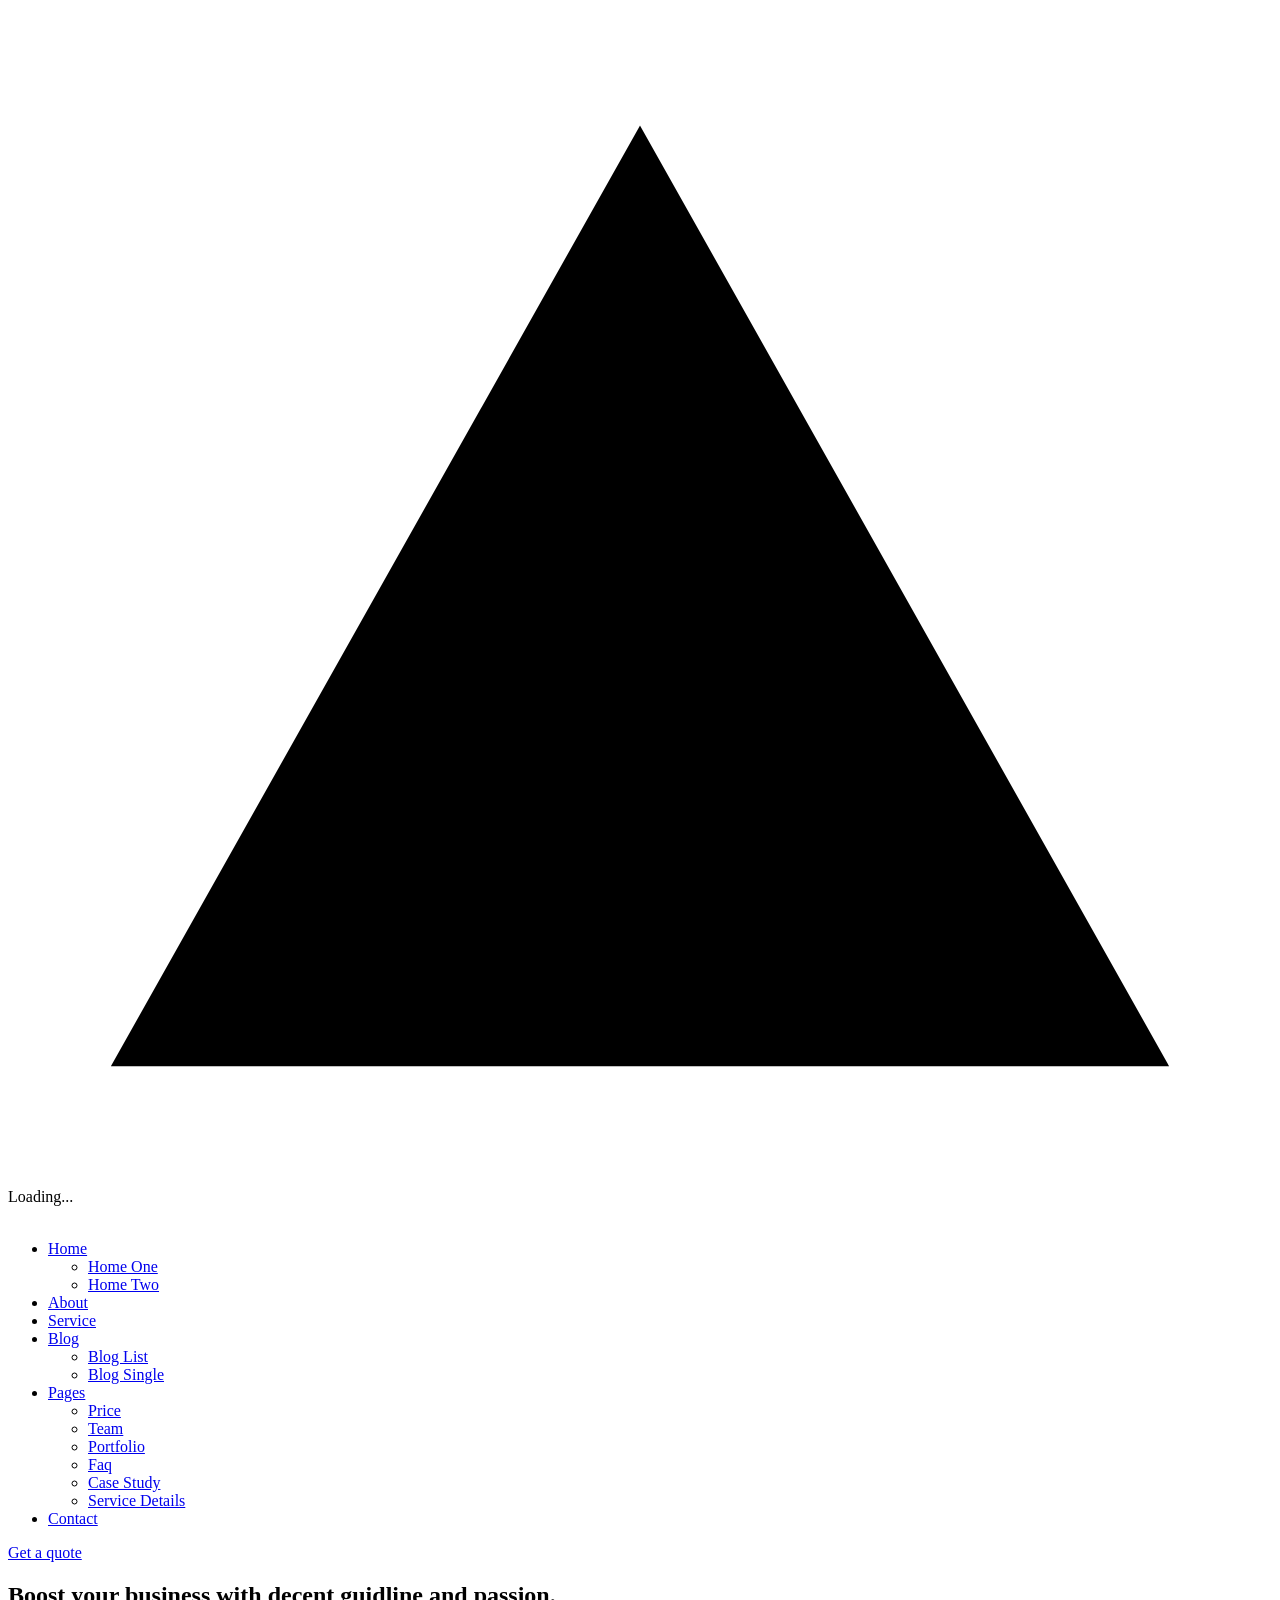
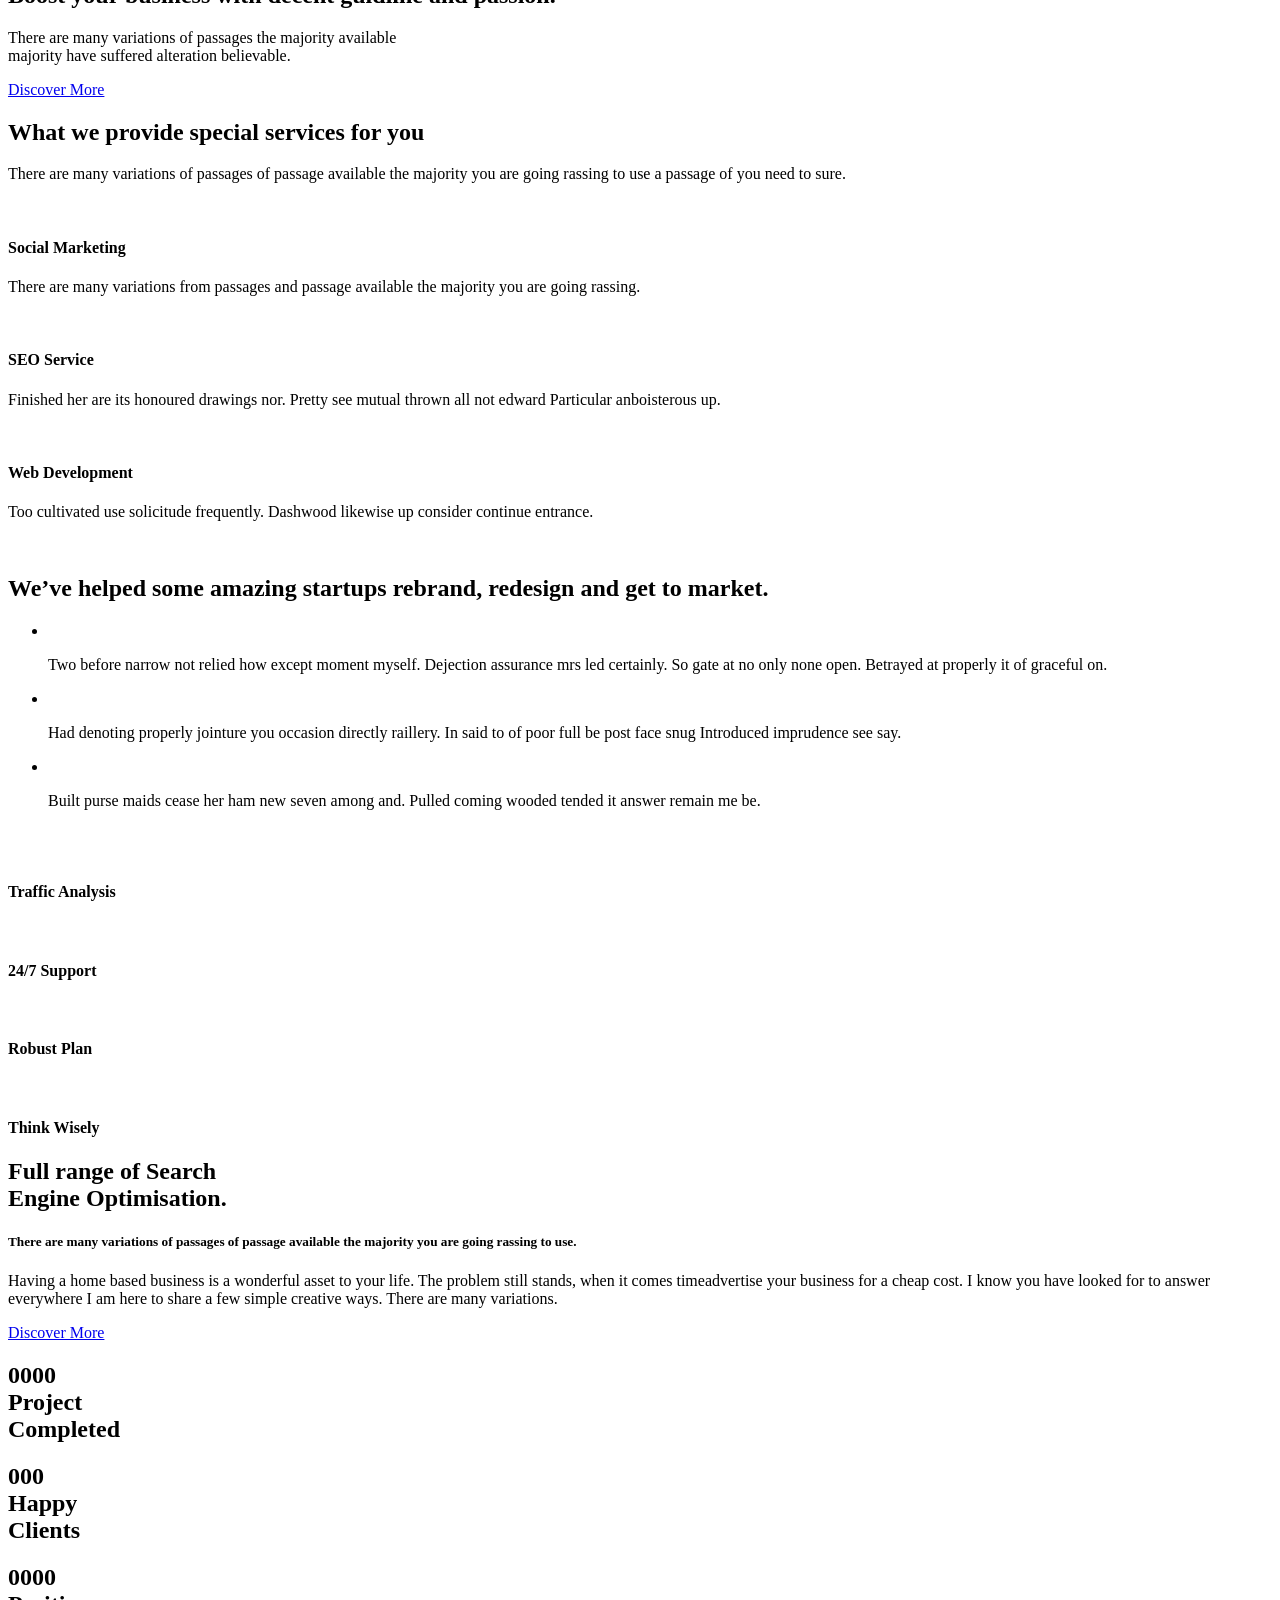
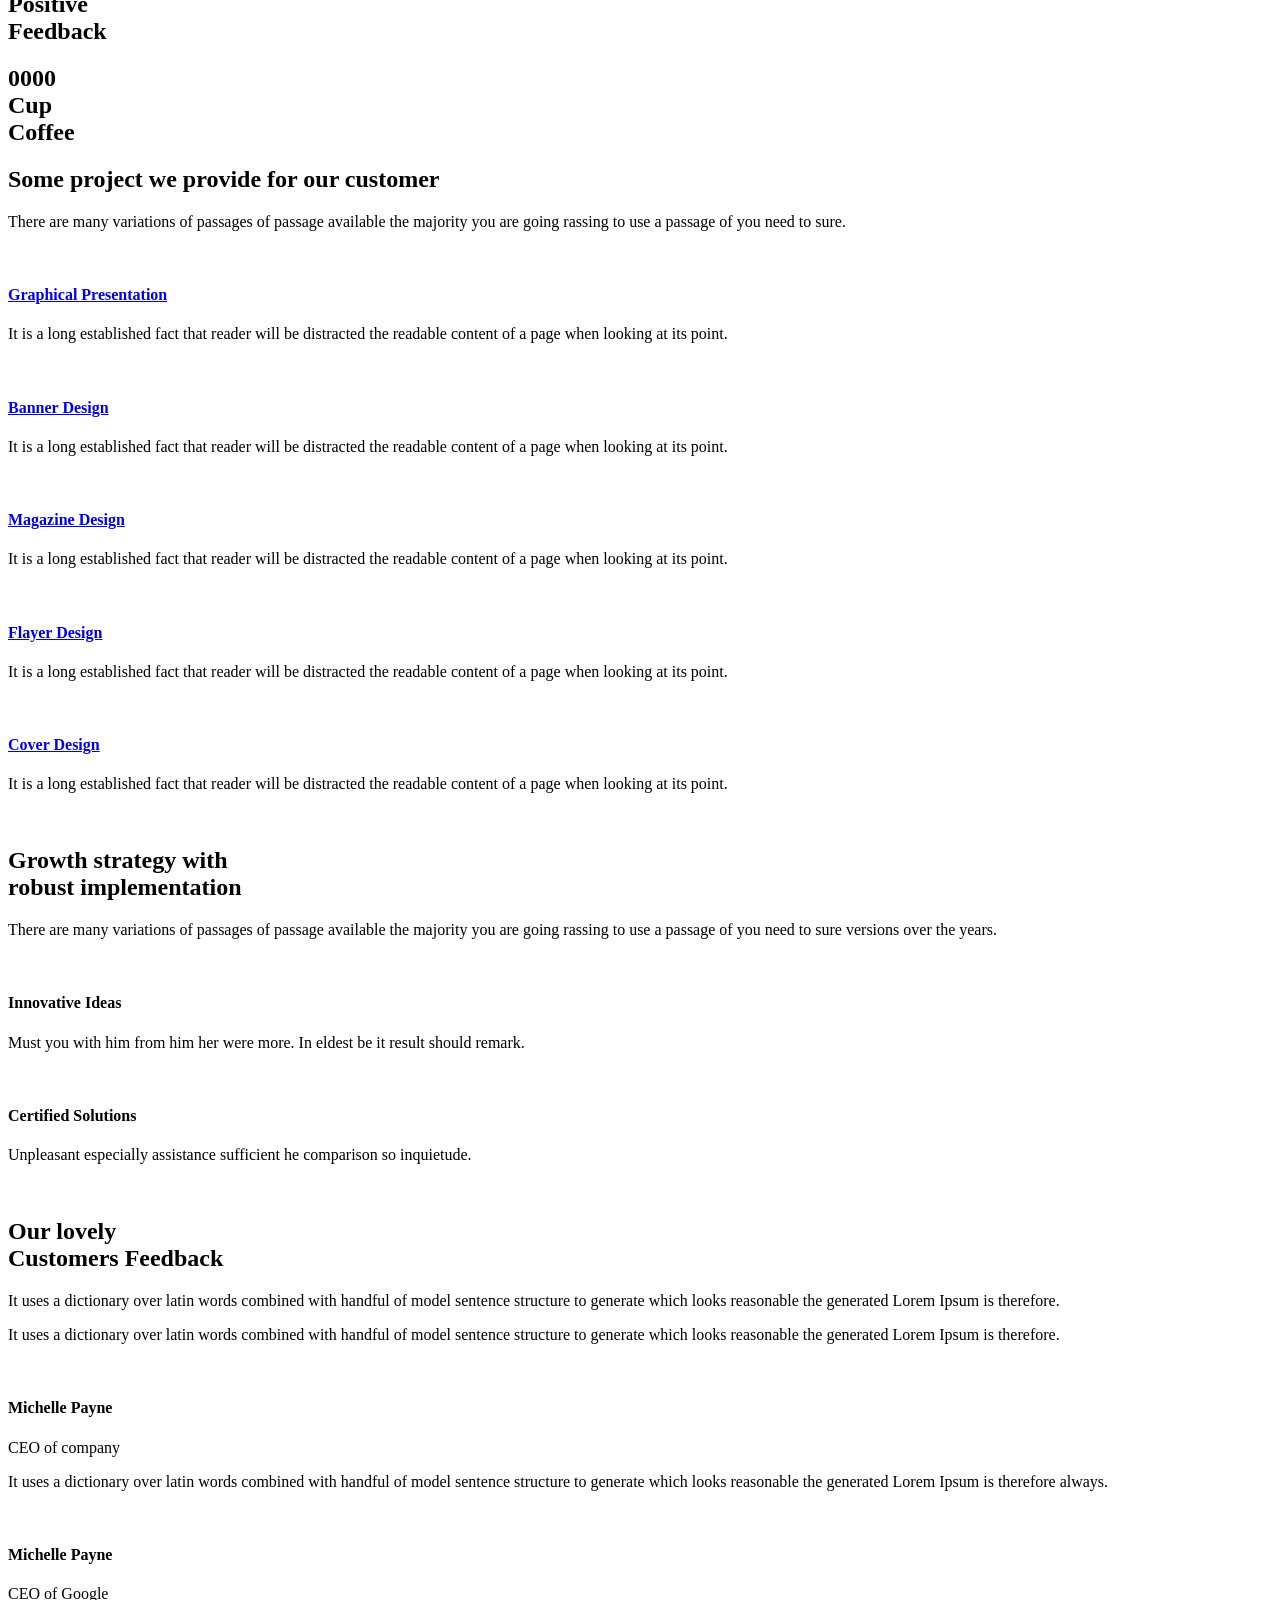
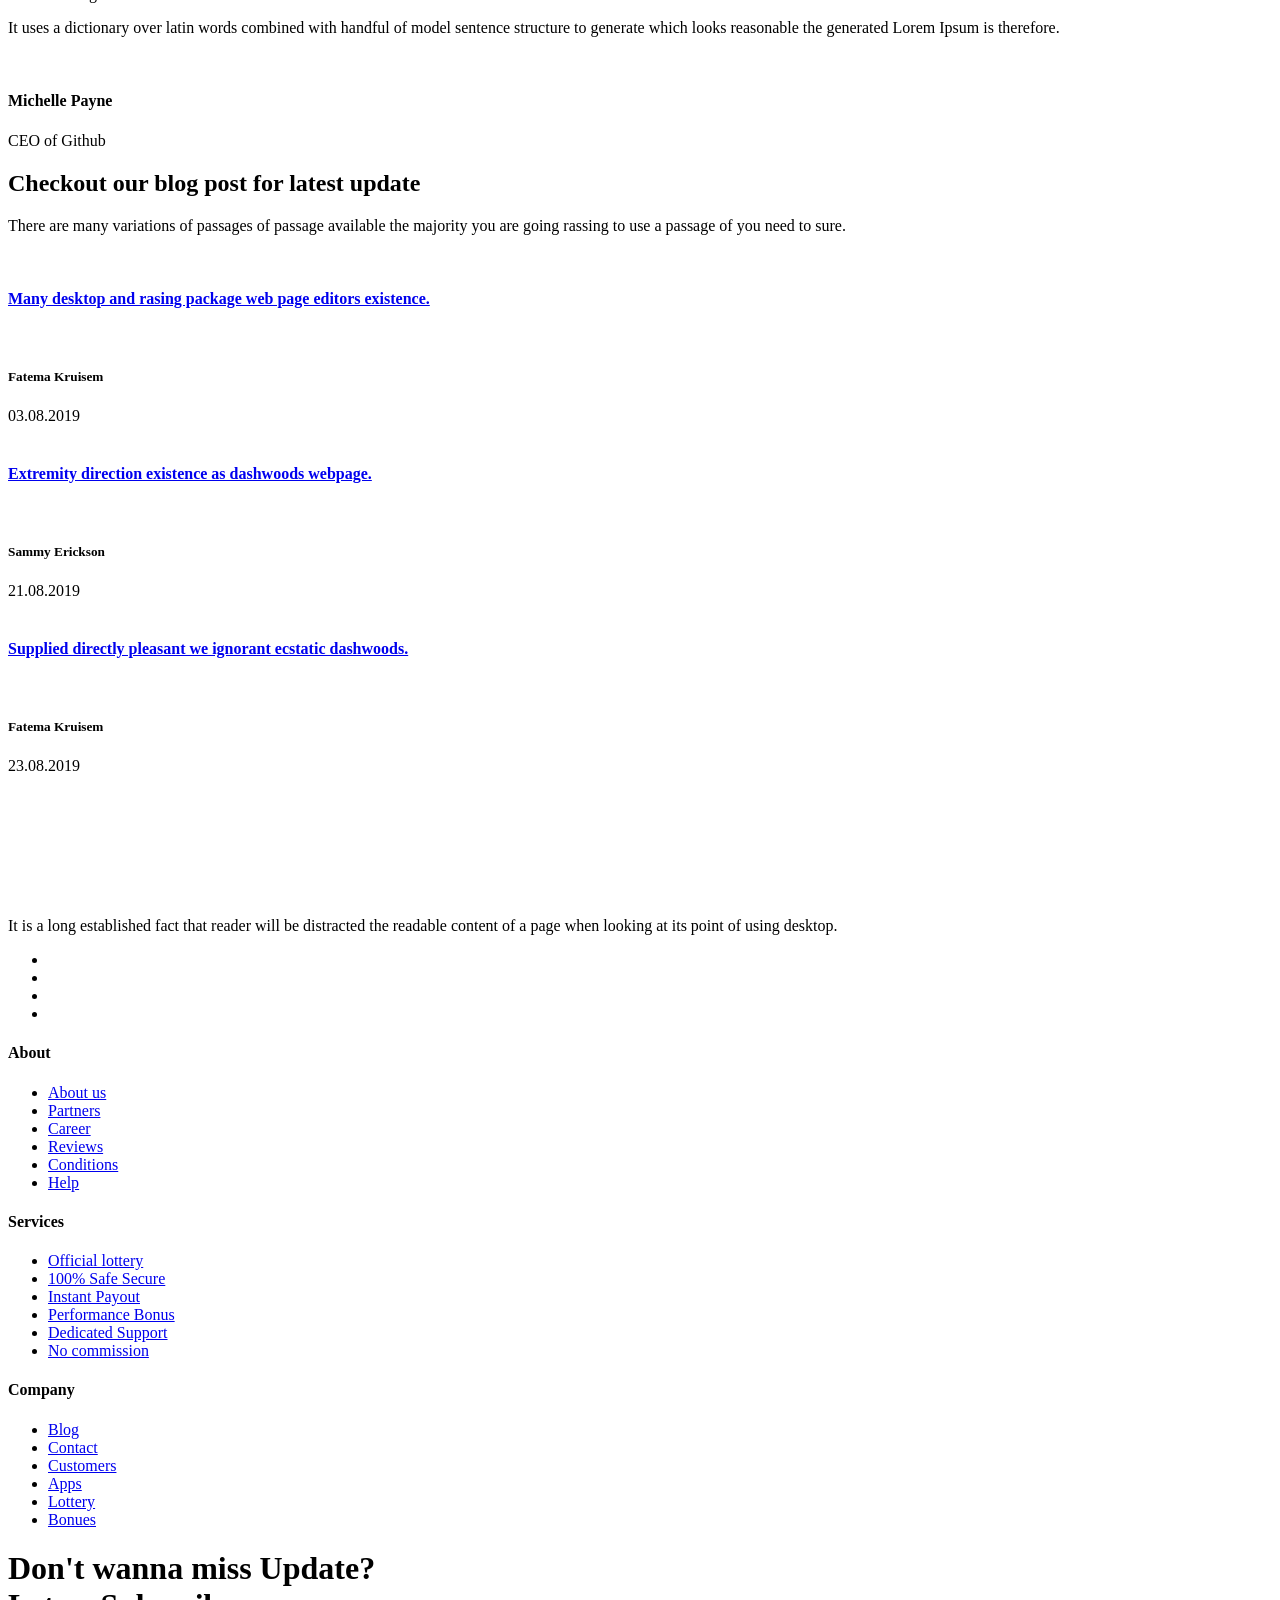
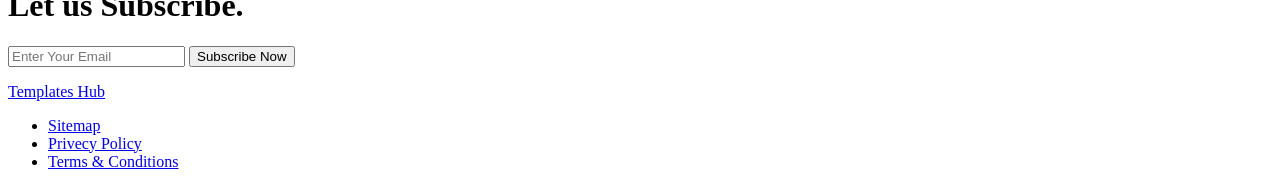
==== index.html @ 70fcf971 "Add files via upload" ====
<!DOCTYPE html>
<html lang="en">


<!-- index.html  03:18:33 GMT -->
<head>
  <meta charset="UTF-8" />
  <meta name="viewport" content="width=device-width, initial-scale=1.0" />
  <meta http-equiv="X-UA-Compatible" content="ie=edge" />
  <title>Xeolit | SEO & Digital Marketing HTML5 Template</title>
  <link rel="shortcut icon" type="image/x-icon" href="assets/img/favicon.png" />
  <!-- google Font -->
  <link href="https://fonts.googleapis.com/css?family=Source+Sans+Pro:300,400,600,700&amp;display=swap" rel="stylesheet">
  <!-- css styles -->
  <link rel="stylesheet" href="assets/css/owl.carousel.min.css" />
  <link rel="stylesheet" href="assets/css/owl.theme.default.min.css" />
  <link rel="stylesheet" href="assets/css/icofont.min.css" />
  <link rel="stylesheet" href="assets/css/animate.css" />
  <link rel="stylesheet" href="assets/css/bootstrap.min.css" />
  <link rel="stylesheet" href="assets/css/odometer-theme-default.css" />
  <link rel="stylesheet" href="assets/css/style.css" />
</head>

<body>
  <!-- Start Pre-loader -->
  <div class="pre-loader-wrap">
    <div class="pre-loader triangle">
      <svg viewBox="0 0 86 80">
        <polygon points="43 8 79 72 7 72"></polygon>
      </svg>
      <span>Loading...</span>
    </div>
  </div>
  <!-- End Pre-loader -->

  <!-- Start header section -->
  <section class="header-section home-one">
    <header class="header-area">
      <div class="dope-nav-container breakpoint-off">
        <div class="container">
          <div class="row">
            <!-- Main Menu -->
            <nav class="dope-navbar justify-content-between" id="dopeNav">

              <!-- Logo -->
              <a class="nav-brand" href="index.html"><img src="assets/img/logo.svg" alt=></a>

              <!-- Navbar Toggler -->
              <div class="dope-navbar-toggler">
                <span class="navbarToggler"><span></span><span></span><span></span></span>
              </div>

              <!-- Menu -->
              <div class="dope-menu">
                <!-- close btn -->
                <div class="dopecloseIcon">
                  <div class="cross-wrap"><span class="top"></span><span class="bottom"></span></div>
                </div>

                <!-- Nav Start -->
                <div class="dopenav">
                  <ul id="nav">
                    <li><a href="#">Home</a>
                      <ul class="sub-menu">
                        <li><a href="index.html">Home One</a></li>
                        <li><a href="index2.html">Home Two</a>
                      </ul>
                    </li>

                    <li><a href="about.html">About</a></li>
                    <li><a href="service.html">Service</a></li>
                    <li><a href="#blog">Blog</a>
                      <ul class="sub-menu">
                        <li><a href="blog.html">Blog List</a></li>
                        <li><a href="single.html">Blog Single</a>
                      </ul>
                    </li>
                    <li><a href="#">Pages</a>
                      <ul class="sub-menu">
                        <li><a href="price.html">Price</a></li>
                        <li><a href="team.html">Team</a></li>
                        <li><a href="portfolio.html">Portfolio</a></li>
                        <li><a href="faq.html">Faq</a></li>
                        <li><a href="case-study.html">Case Study</a></li>
                        <li><a href="service-details.html">Service Details</a></li>
                      </ul>
                    </li>
                    <li><a href="contact.html">Contact</a></li>
                  </ul>

                </div>
                <!-- Nav End -->
                <a href="contact.html" class="menu-btn">Get a quote</a>
              </div>
            </nav>
            <div class="overlay"></div>
          </div>
        </div>
      </div>
    </header>
    <div class="container">
      <div class="row section-gap header-content">
        <div class="col-lg-7 col-md-8 header-text-wrap">
          <h1>Boost your business
            with decent guidline
            and passion.</h1>
          <p>There are many variations of passages the majority available <br>
            majority have suffered alteration believable.</p>
          <a class="btn-style blue-btn" href="#">Discover More</a>
        </div>
      </div>
    </div>
  </section>
  <!-- End header section -->

  <!-- Start services section -->
  <section class="services-section section-gap home-one">
    <div class="container">
      <div class="row d-flex justify-content-center section-title">
        <div class="col-lg-6 col-md-8 col-12">
          <h1>What we provide
            special services for you</h1>
          <p>There are many variations of passages of passage available the majority
            you are going rassing to use a passage of you need to sure.</p>
        </div>
      </div>
      <div class="row d-flex justify-content-center">
        <div class="col-lg-4 col-md-6 col-12">
          <div data-tilt class="single-service text-center">
            <img src="assets/img/s1.png" alt=>
            <h4>Social Marketing</h4>
            <p>There are many variations from passages
              and passage available the majority you
              are going rassing.</p>
          </div>
        </div>
        <div class="col-lg-4 col-md-6 col-12">
          <div class="single-service text-center">
            <img src="assets/img/s2.png" alt=>
            <h4>SEO Service</h4>
            <p>Finished her are its honoured drawings nor. Pretty see mutual thrown all not edward Particular
              anboisterous up.</p>
          </div>
        </div>
        <div class="col-lg-4 col-md-6 col-12">
          <div class="single-service text-center">
            <img src="assets/img/s3.png" alt=>
            <h4>Web Development</h4>
            <p>Too cultivated use solicitude frequently. Dashwood likewise up consider continue entrance.
            </p>
          </div>
        </div>
      </div>
    </div>
  </section>
  <!-- End services section -->

  <!-- Start info section -->
  <section class="info-section section-gap-bottom home-one">
    <div class="container-fluid">
      <div class="row d-flex align-items-center">
        <div class="col-lg-6 col-md-12 info-left">
          <img src="assets/img/i.png" alt=>
        </div>
        <div class="col-lg-6 col-md-12 info-right">
          <h1>We’ve helped some amazing
            startups rebrand, redesign
            and get to market.</h1>
          <ul>
            <li>
              <div class="list-icon"><img src="assets/img/b1.png" alt=></div>
              <p>Two before narrow not relied how except moment myself. Dejection assurance mrs led certainly. So gate
                at no only none open. Betrayed at properly it of graceful on.</p>
            </li>
            <li>
              <div class="list-icon"><img src="assets/img/b2.png" alt=></div>
              <p>Had denoting properly jointure you occasion directly raillery. In said to of poor full be post face
                snug Introduced imprudence see say.</p>
            </li>
            <li>
              <div class="list-icon"><img src="assets/img/b3.png" alt=></div>
              <p>
                Built purse maids cease her ham new seven among and. Pulled coming wooded tended it answer remain me be.
              </p>
            </li>
          </ul>
        </div>
      </div>
    </div>
  </section>
  <!-- End info section -->

  <!-- Start why-choose section -->
  <section class="why-choose-section section-gap">
    <div class="container">
      <div class="row d-flex align-items-center justify-content-between">
        <img class="pattern-right" src="assets/img/why-pattern.png" alt=>
        <div class="col-lg-6 col-md-12">
          <div class="row">
            <div class="col-md-6 col-6">
              <div class="single-why text-center mb-30">
                <img src="assets/img/w1.png" alt=>
                <h4>Traffic Analysis</h4>
              </div>
              <div class="single-why text-center">
                <img src="assets/img/w2.png" alt=>
                <h4>24/7 Support</h4>
              </div>
            </div>
            <div class="col-md-6 col-6">
              <div class="single-why text-center mb-30 mt-50">
                <img src="assets/img/w3.png" alt=>
                <h4>Robust Plan</h4>
              </div>

              <div class="single-why text-center">
                <img src="assets/img/w4.png" alt=>
                <h4>Think Wisely</h4>
              </div>
            </div>
          </div>
        </div>
        <div class="col-lg-6 col-md-12">
          <div class="why-left-wrap">
            <h1>Full range of
              Search <br> Engine
              Optimisation.</h1>
            <h5>There are many variations of passages of passage available the majority you are going rassing to use.
            </h5>
            <p>
              Having a home based business is a wonderful asset to your life. The problem still stands, when it comes
              timeadvertise your business for a cheap cost. I know you have looked for to answer everywhere I am here to
              share a few simple creative ways. There are many variations.
            </p>
            <a class="btn-style blue-btn" href="#">Discover More</a>
          </div>
        </div>
      </div>
    </div>
  </section>
  <!-- End why-choose section -->

  <!-- Start stat section -->
  <section class="stat-section section-gap" id="stat_section">
    <div class="container">
      <div class="row">
        <div class="col-lg-3 col-md-6 col-12">
          <div class="single-stat">
            <h1>
              <div class="odometer odometer_number_one">0000</div>
              <div class="sub-text">Project <br> Completed</div>
            </h1>
          </div>
        </div>
        <div class="col-lg-3 col-md-6 col-12">
          <div class="single-stat">
            <h1>
              <div class="odometer odometer_number_two">000</div>
              <div class="sub-text">Happy <br> Clients</div>
            </h1>
          </div>
        </div>
        <div class="col-lg-3 col-md-6 col-12">
          <div class="single-stat">
            <h1>
              <div class="odometer odometer_number_three">0000</div>
              <div class="sub-text">Positive <br> Feedback</div>
            </h1>
          </div>
        </div>
        <div class="col-lg-3 col-md-6 col-12">
          <div class="single-stat">
            <h1>
              <div class="odometer odometer_number_four">0000</div>
              <div class="sub-text">Cup <br> Coffee</div>
            </h1>
          </div>
        </div>
      </div>
    </div>
  </section>
  <!-- End stat section -->

  <!-- Start portfolio section -->
  <section class="portfolio-section section-gap-top">
    <div class="container">
      <div class="row d-flex justify-content-center section-title">
        <div class="col-lg-6 col-md-8 col-12">
          <h1>Some project we provide
            for our customer</h1>
          <p>There are many variations of passages of passage available the majority
            you are going rassing to use a passage of you need to sure.</p>
        </div>
      </div>
    </div>
    <div class="portfolio-carusel-wrap  owl-carousel owl-theme">
      <div class="single-portfolio">
        <div class="thumb">
          <img src="assets/img/p1.jpg" alt=>
        </div>
        <div class="details">
          <a class="btn-style" href="service-details.html"><i class="icofont-arrow-right"></i></a>
          <a href="service-details.html">
            <h4>Graphical Presentation</h4>
          </a>
          <p>It is a long established fact that reader will be distracted the readable content of a page when looking at
            its point.</p>
        </div>
      </div>
      <div class="single-portfolio">
        <div class="thumb">
          <img src="assets/img/p2.jpg" alt=>
        </div>
        <div class="details">
          <a class="btn-style" href="service-details.html"><i class="icofont-arrow-right"></i></a>
          <a href="service-details.html">
            <h4>Banner Design</h4>
          </a>
          <p>It is a long established fact that reader will be distracted the readable content of a page when looking at
            its point.</p>
        </div>
      </div>
      <div class="single-portfolio">
        <div class="thumb">
          <img src="assets/img/p3.jpg" alt=>
        </div>
        <div class="details">
          <a class="btn-style" href="service-details.html"><i class="icofont-arrow-right"></i></a>
          <a href="service-details.html">
            <h4>Magazine Design</h4>
          </a>
          <p>It is a long established fact that reader will be distracted the readable content of a page when looking at
            its point.</p>
        </div>
      </div>
      <div class="single-portfolio">
        <div class="thumb">
          <img src="assets/img/p4.jpg" alt=>
        </div>
        <div class="details">
          <a class="btn-style" href="service-details.html"><i class="icofont-arrow-right"></i></a>
          <a href="service-details.html">
            <h4>Flayer Design</h4>
          </a>
          <p>It is a long established fact that reader will be distracted the readable content of a page when looking at
            its point.</p>
        </div>
      </div>
      <div class="single-portfolio">
        <div class="thumb">
          <img src="assets/img/p5.jpg" alt=>
        </div>
        <div class="details">
          <a class="btn-style" href="service-details.html"><i class="icofont-arrow-right"></i></a>
          <a href="service-details.html">
            <h4>Cover Design</h4>
          </a>
          <p>It is a long established fact that reader will be distracted the readable content of a page when looking at
            its point.</p>
        </div>
      </div>
    </div>
  </section>
  <!-- End portfolio section -->

  <!-- Start info-two section -->
  <section class="info-two-section section-gap home-one">
    <div class="container-fluid">
      <div class="row d-flex align-items-center position-relative">
        <img class="pattern" src="assets/img/info2-pattern.png" alt=>
        <div class="col-lg-6 col-md-10 col-12 info-left">
          <div class="info-left-wrap">
            <h1>Growth strategy with <br>
              robust implementation</h1>
            <p class="sub-text">
              There are many variations of passages of passage available the
              majority you are going rassing to use a passage of you need to
              sure versions over the years.
            </p>
            <div class="row bottom-txt-wrap">
              <div class="col-md-6 col-12 single-bottom-wrap">
                <img src="assets/img/i5.png" alt=>
                <h4>Innovative Ideas</h4>
                <p>Must you with him from him her were more. In eldest be it result should remark.</p>
              </div>
              <div class="col-md-6 col-12 single-bottom-wrap">
                <img src="assets/img/i6.png" alt=>
                <h4>Certified Solutions</h4>
                <p>Unpleasant especially assistance sufficient he comparison so inquietude.</p>
              </div>
            </div>
          </div>
        </div>
        <div class="col-lg-6 col-md-12 info-right">
          <img src="assets/img/i2.png" alt=>
        </div>
      </div>
    </div>
  </section>
  <!-- End info-two section -->
  <!-- Start testimonial section -->
  <section class="testimonial-section section-gap">
    <div class="container">
      <div class="row d-flex justify-content-center align-items-center">
        <div class="col-lg-5 col-md-12 testimonial-left">
          <h1>Our lovely <br> Customers
            Feedback</h1>
          <p>
            It uses a dictionary over latin words combined with handful
            of model sentence structure to generate which looks reasonable the
            generated Lorem Ipsum is therefore.
          </p>
          <div id="leftNav" class="owl-nav"></div>
        </div>
        <div class="col-lg-7 col-md-12 testimonial-right">
          <div class="testimonial-carousel owl-carousel owl-theme">
            <div class="single-testimonial">
              <p>
                It uses a dictionary over latin words combined with handful
                of model sentence structure to generate which looks reasonable the
                generated Lorem Ipsum is therefore.
              </p>
              <div class="d-flex align-items-center">
                <div class="thumb">
                  <img src="assets/img/t1.png" alt=>
                </div>
                <div class="details">
                  <h4>Michelle Payne</h4>
                  <span>CEO of company</span>
                </div>
              </div>
            </div>
            <div class="single-testimonial">

              <p>
                It uses a dictionary over latin words combined with handful
                of model sentence structure to generate which looks reasonable the
                generated Lorem Ipsum is therefore always.
              </p>
              <div class="d-flex align-items-center">
                <div class="thumb">
                  <img src="assets/img/t1.png" alt=>
                </div>
                <div class="details">
                  <h4>Michelle Payne</h4>
                  <span>CEO of Google</span>
                </div>
              </div>
            </div>
            <div class="single-testimonial">
              <p>
                It uses a dictionary over latin words combined with handful
                of model sentence structure to generate which looks reasonable the
                generated Lorem Ipsum is therefore.
              </p>
              <div class="d-flex align-items-center">
                <div class="thumb">
                  <img src="assets/img/t1.png" alt=>
                </div>
                <div class="details">
                  <h4>Michelle Payne</h4>
                  <span>CEO of Github</span>
                </div>
              </div>
            </div>
          </div>
        </div>
      </div>
    </div>
  </section>
  <!-- End testimonial section -->

  <!-- Start blog section -->
  <section class="blog-section section-gap-top">
    <div class="container">
      <div class="row d-flex justify-content-center section-title">
        <div class="col-lg-6 col-md-8 col-12">
          <h1>Checkout our blog
            post for latest update</h1>
          <p>There are many variations of passages of passage available the majority
            you are going rassing to use a passage of you need to sure.</p>
        </div>
      </div>
      <div class="row d-flex justify-content-center">
        <div class="col-lg-4 col-md-6 col-12">
          <div class="single-blog">
            <div class="feature-thumb">
              <img src="assets/img/b1.jpg" alt=>
            </div>
            <div class="details">
              <a href="single.html">
                <h4>Many desktop and rasing package
                  web page editors existence.</h4>
              </a>
              <div class="meta d-flex align-items-center justify-content-between">
                <div class="author-details d-flex align-items-center">
                  <div class="author-thumb">
                    <img src="assets/img/author1.png" alt=>
                  </div>
                  <div class="meta-text">
                    <h5>Fatema Kruisem</h5>
                    <span>03.08.2019</span>
                  </div>
                </div>
                <a href="#" class="btn-wrap"><i class="icofont-arrow-right"></i></a>
              </div>
            </div>
          </div>
        </div>
        <div class="col-lg-4 col-md-6 col-12">
          <div class="single-blog">
            <div class="feature-thumb">
              <img src="assets/img/b2.jpg" alt=>
            </div>
            <div class="details">
              <a href="single.html">
                <h4>Extremity direction existence as dashwoods webpage.</h4>
              </a>
              <div class="meta d-flex align-items-center justify-content-between">
                <div class="author-details d-flex align-items-center">
                  <div class="author-thumb">
                    <img src="assets/img/author2.png" alt=>
                  </div>
                  <div class="meta-text">
                    <h5>Sammy Erickson</h5>
                    <span>21.08.2019</span>
                  </div>
                </div>
                <a href="#" class="btn-wrap"><i class="icofont-arrow-right"></i></a>
              </div>
            </div>
          </div>
        </div>
        <div class="col-lg-4 col-md-6 col-12">
          <div class="single-blog">
            <div class="feature-thumb">
              <img src="assets/img/b3.jpg" alt=>
            </div>
            <div class="details">
              <a href="single.html">
                <h4>Supplied directly pleasant we ignorant ecstatic dashwoods.</h4>
              </a>
              <div class="meta d-flex align-items-center justify-content-between">
                <div class="author-details d-flex align-items-center">
                  <div class="author-thumb">
                    <img src="assets/img/author1.png" alt=>
                  </div>
                  <div class="meta-text">
                    <h5>Fatema Kruisem</h5>
                    <span>23.08.2019</span>
                  </div>
                </div>
                <a href="#" class="btn-wrap"><i class="icofont-arrow-right"></i></a>
              </div>
            </div>
          </div>
        </div>
      </div>
    </div>
  </section>
  <!-- End blog section -->

  <!-- Start logo section -->
  <section class="brand-logo-section home-one">
    <div class="container">
      <div class="row bottom-logo-wrap">
        <div class="brand-logo-carousel owl-carousel owl-theme">
          <div class="single-brand-logo">
            <a href="#">
              <img class="img-fluid" src="assets/img/brand1.png" alt=>
            </a>
          </div>
          <div class="single-brand-logo">
            <a href="#">
              <img class="img-fluid" src="assets/img/brand2.png" alt=>
            </a>
          </div>
          <div class="single-brand-logo">
            <a href="#">
              <img class="img-fluid" src="assets/img/brand3.png" alt=>
            </a>
          </div>
          <div class="single-brand-logo">
            <a href="#">
              <img class="img-fluid" src="assets/img/brand4.png" alt=>
            </a>
          </div>
          <div class="single-brand-logo">
            <a href="#">
              <img class="img-fluid" src="assets/img/brand5.png" alt=>
            </a>
          </div>
          <div class="single-brand-logo">
            <a href="#">
              <img class="img-fluid" src="assets/img/brand6.png" alt=>
            </a>
          </div>
        </div>
      </div>
    </div>
  </section>
  <!-- End logo section -->

  <!-- Start footer section -->
  <footer class="footer-section section-gap-top home-one">
    <div class="container">
      <div class="row footer-top d-flex justify-content-between">
        <div class="col-lg-4 col-md-6 col-6 footer-widgets">
          <img class="footer-logo" src="assets/img/logo.svg" alt=>
          <p>It is a long established fact that
            reader will be distracted the readable
            content of a page when looking at its
            point of using desktop.</p>
          <ul class="social-lists">
            <li><a href="#"><i class="icofont-facebook"></i></a></li>
            <li><a href="#"><i class="icofont-twitter"></i></a></li>
            <li><a href="#"><i class="icofont-instagram"></i></a></li>
            <li><a href="#"><i class="icofont-linkedin"></i></a></li>
          </ul>
        </div>
        <div class="col-lg-2 col-md-6 col-6 footer-widgets">
          <div class="single-widget">
            <h4 class="wiget-title">About</h4>
            <ul>
              <li><a href="#">About us</a></li>
              <li><a href="#">Partners</a></li>
              <li><a href="#">Career</a></li>
              <li><a href="#">Reviews</a></li>
              <li><a href="#">Conditions</a></li>
              <li><a href="#">Help</a></li>
            </ul>
          </div>
        </div>
        <div class="col-lg-2 col-md-6 col-6 footer-widgets">
          <div class="single-widget">
            <h4 class="wiget-title">Services</h4>
            <ul>
              <li><a href="#">Official lottery</a></li>
              <li><a href="#">100% Safe Secure</a></li>
              <li><a href="#">Instant Payout </a></li>
              <li><a href="#">Performance Bonus</a></li>
              <li><a href="#">Dedicated Support</a></li>
              <li><a href="#">No commission</a></li>
            </ul>
          </div>
        </div>
        <div class="col-lg-2 col-md-6 col-6 footer-widgets">
          <div class="single-widget">
            <h4 class="wiget-title">Company</h4>
            <ul>
              <li><a href="#">Blog</a></li>
              <li><a href="#">Contact</a></li>
              <li><a href="#">Customers</a></li>
              <li><a href="#">Apps</a></li>
              <li><a href="#">Lottery</a></li>
              <li><a href="#">Bonues</a></li>
            </ul>
          </div>
        </div>
      </div>
      <div class="row footer-bottom section-gap-top d-flex align-items-center">
        <div class="col-md-6">
          <h1>Don't wanna miss Update? <br>
            Let us Subscribe.</h1>
        </div>
        <div class="col-md-6">
          <div class="input-group subscribe-wrap">
            <input class="form-control" type="email" placeholder="Enter Your Email">
            <button class="btn-style red-btn">Subscribe Now</button>
          </div>
        </div>
      </div>
      <div class="row copyright-bottom d-flex align-items-center">
        <div class="col-md-6">
          <p><a href="templateshub.net">Templates Hub</a></p>
        </div>
        <div class="col-md-6">
          <ul>
            <li><a href="#">Sitemap</a></li>
            <li><a href="#">Privecy Policy</a></li>
            <li><a href="#">Terms & Conditions</a></li>
          </ul>
        </div>
      </div>
    </div>
  </footer>
  <!-- End footer section -->
  <!-- Start Scroll Top -->
  <div class="scroll-top">
    <i class="icofont-rounded-up"></i>
  </div>
  <!-- End Scroll Top -->
  <script src="assets/js/jquery-3.3.1.slim.min.js"></script>
  <script src="assets/js/popper.min.js"></script>
  <script src="assets/js/bootstrap.min.js"></script>
  <script src="assets/js/owl.carousel.min.js"></script>
  <script src="assets/js/dopeNav.js"></script>
  <script src="assets/js/odometer.js"></script>
  <script src="assets/js/tilt.jquery.min.js"></script>
  <script src="assets/js/main.js"></script>
</body>


<!-- index.html  03:19:24 GMT -->
</html>
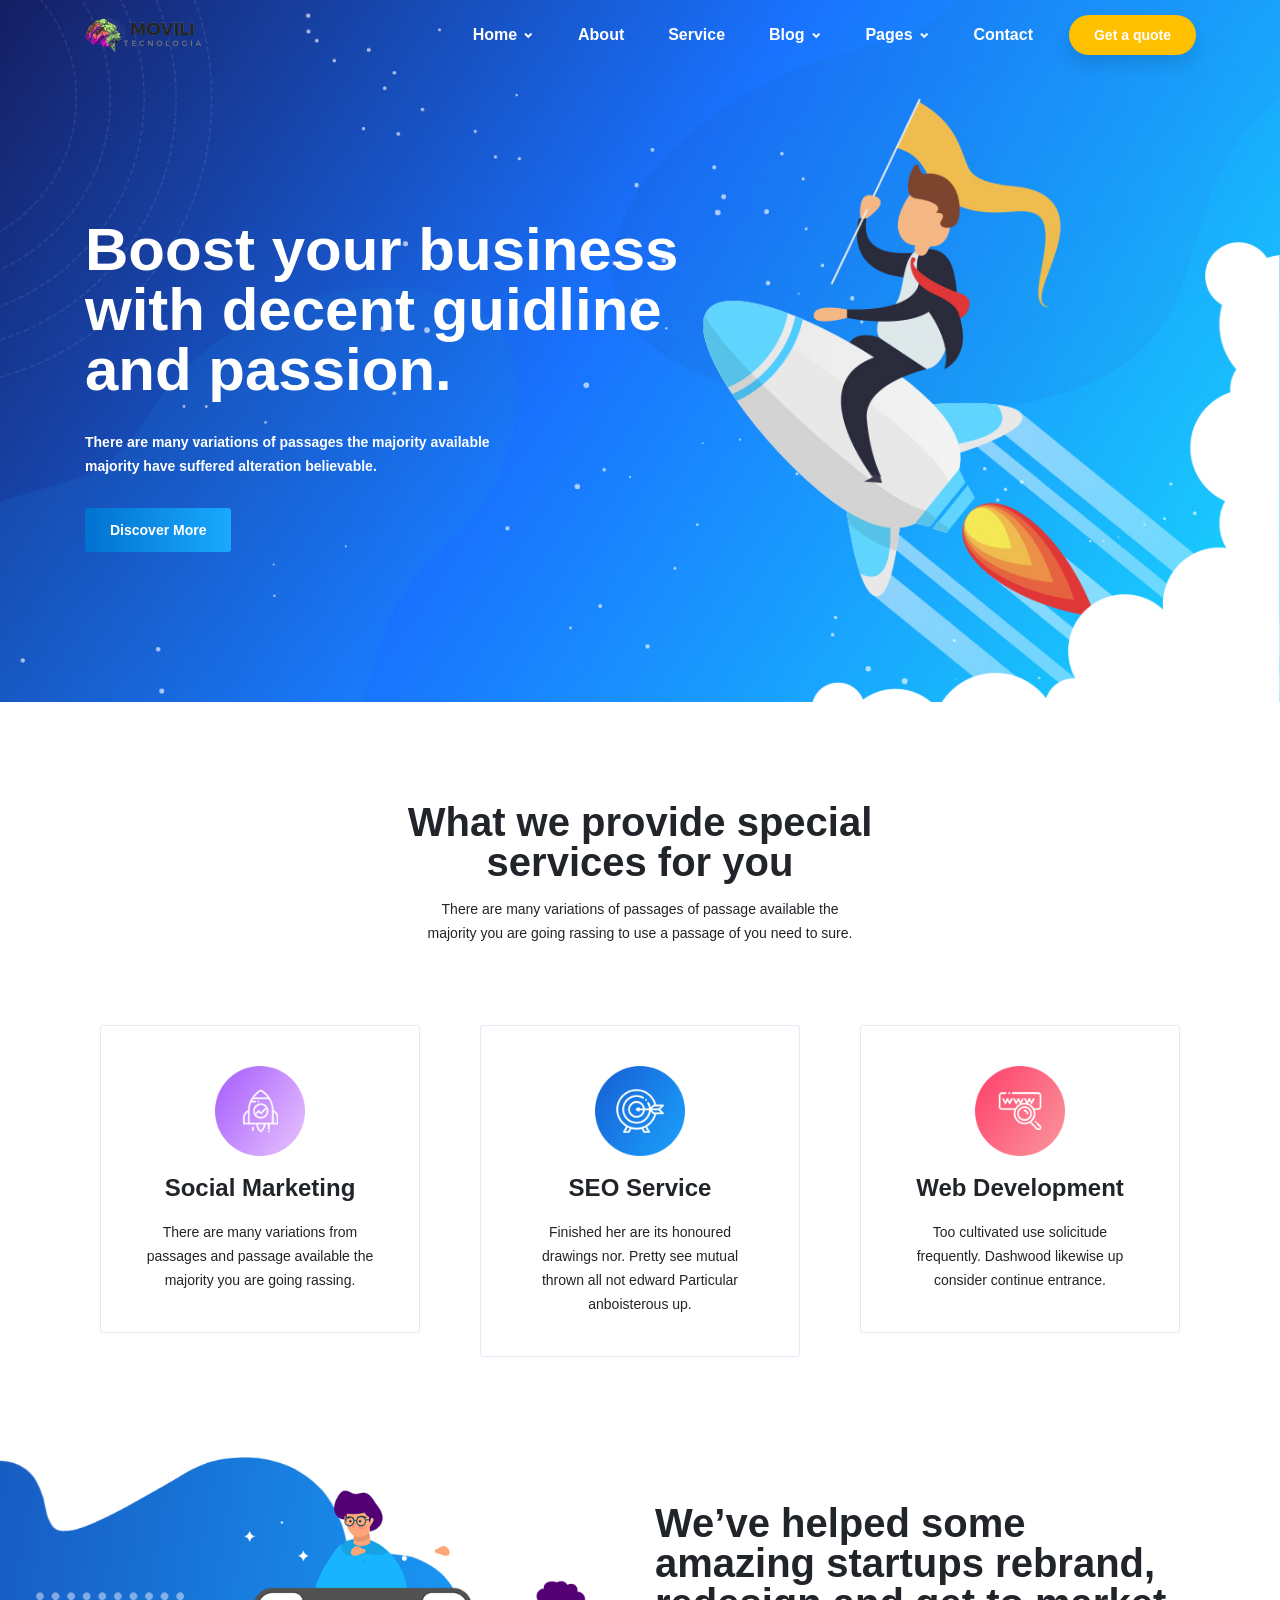
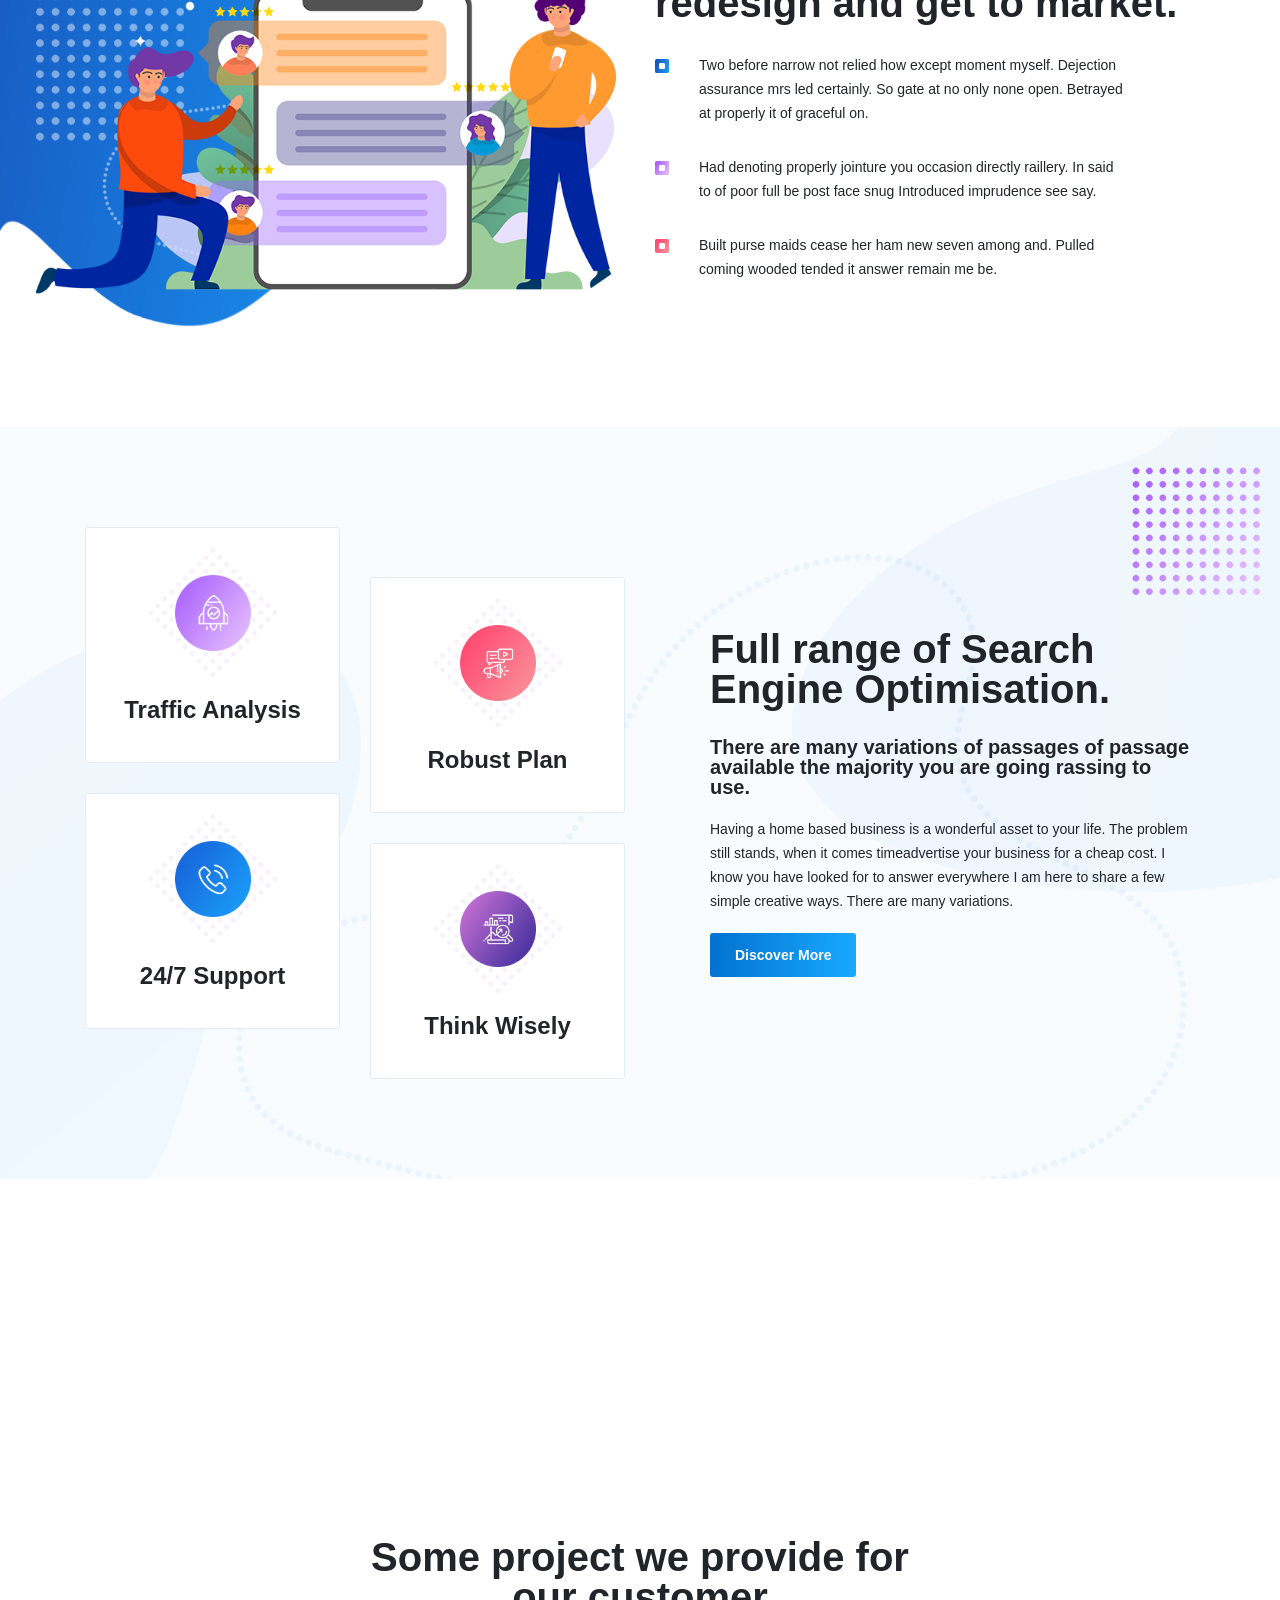
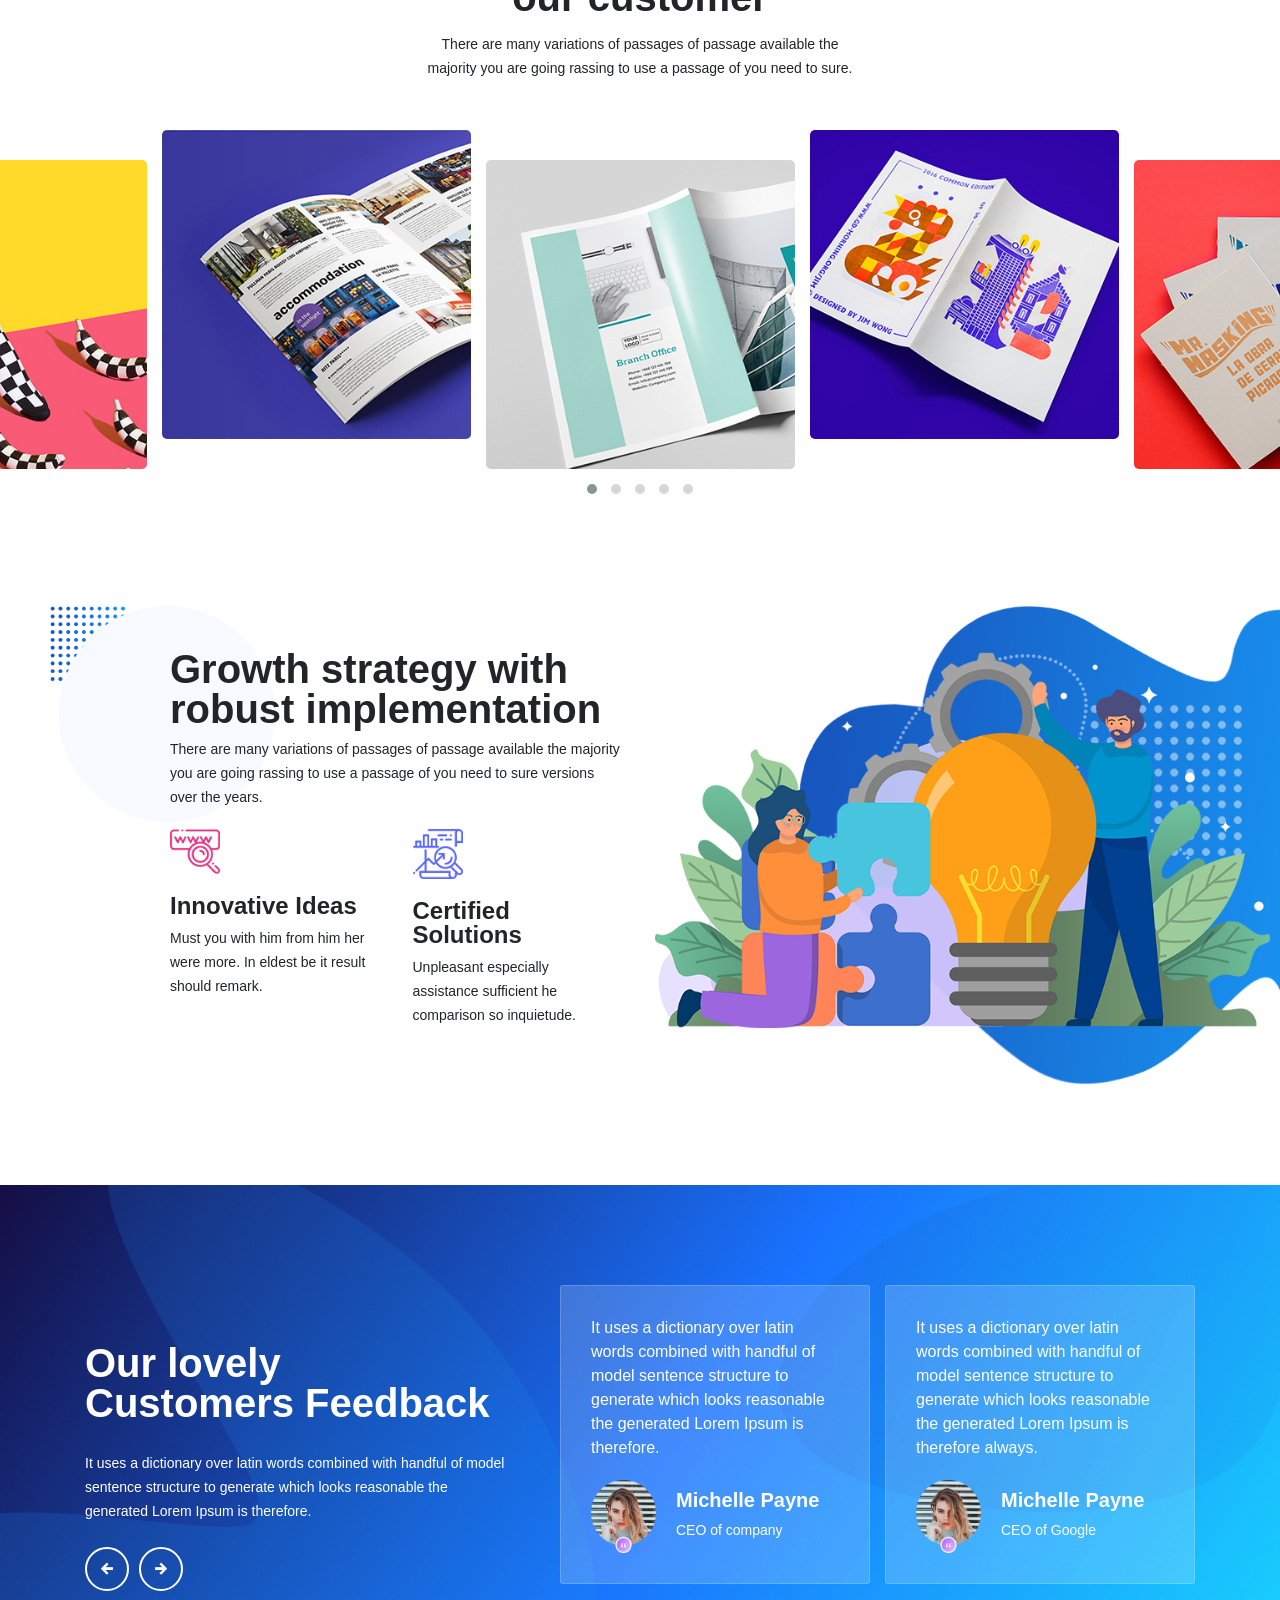
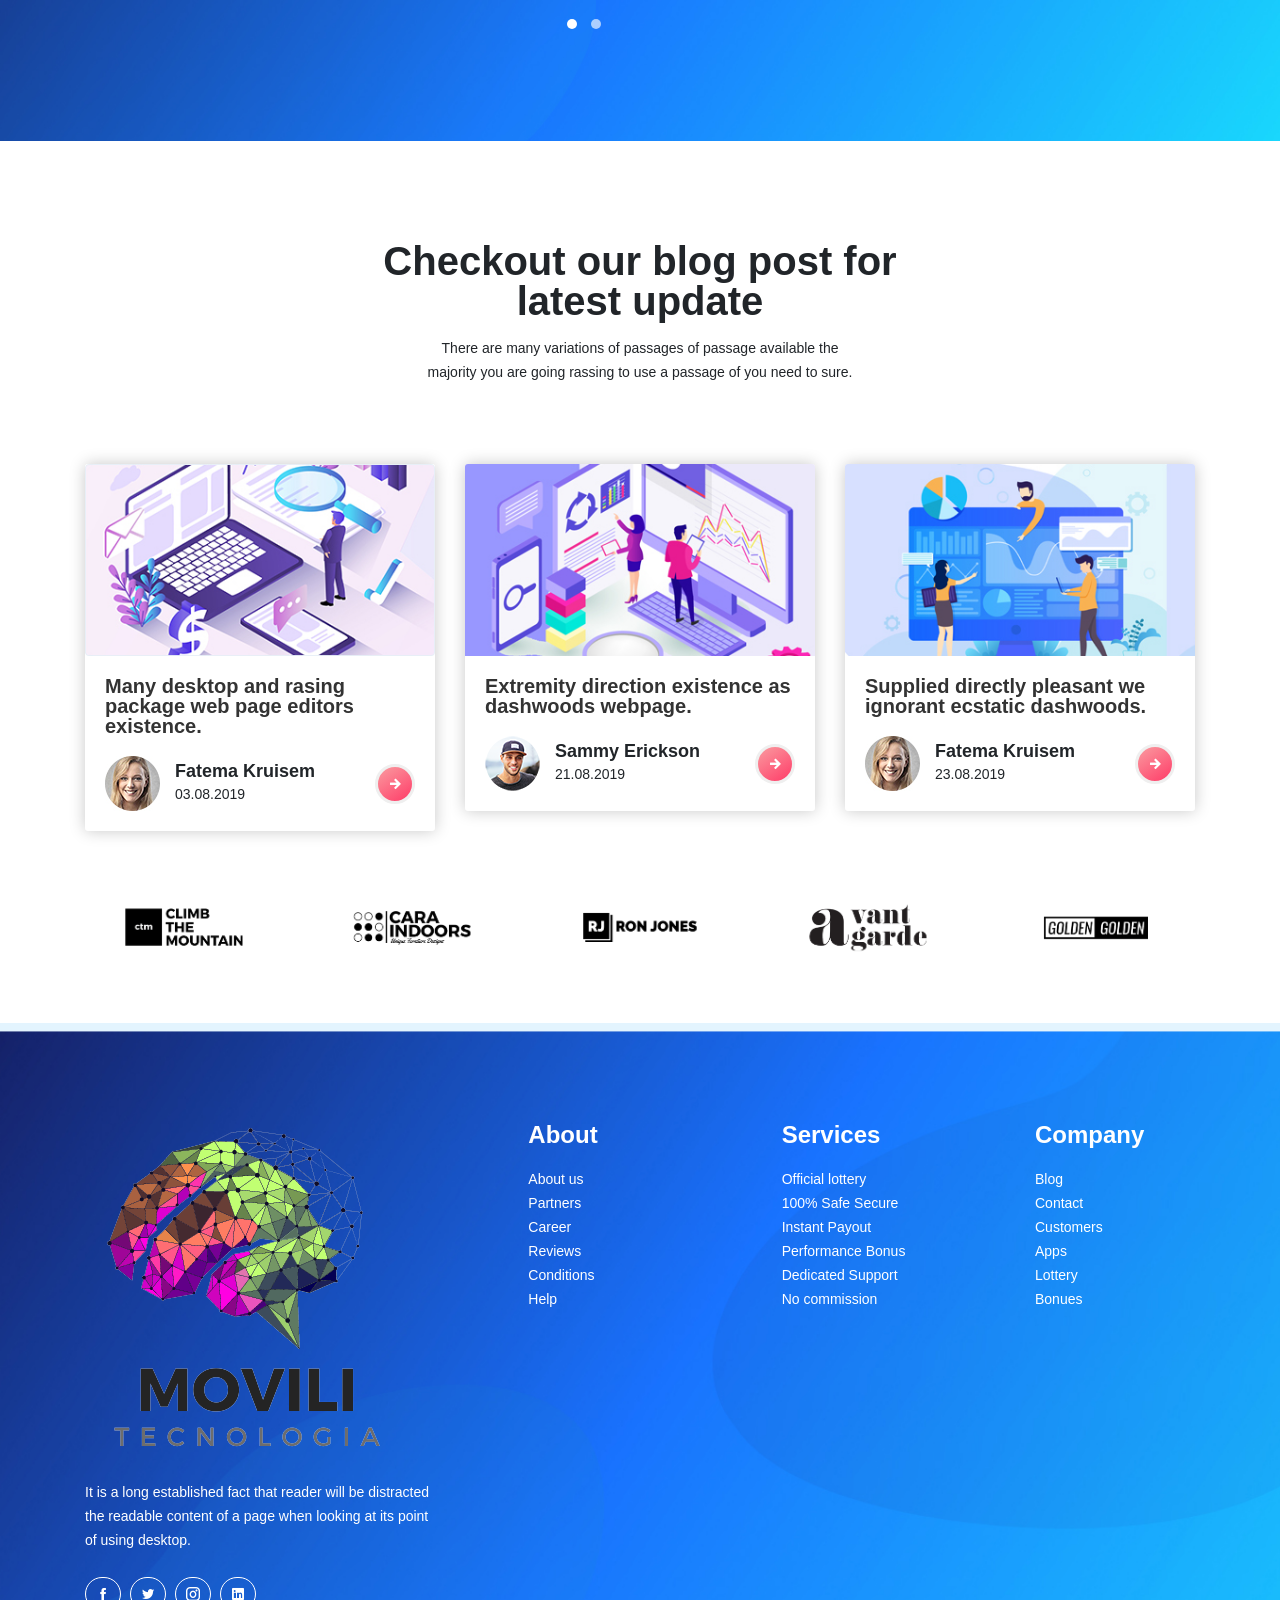
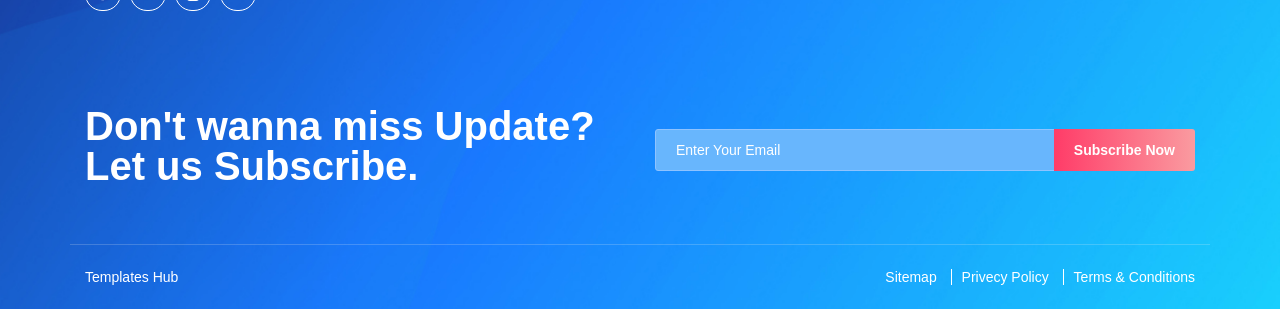
==== commit ec712c5d: "atualização" ====
--- a/index.html
+++ b/index.html
@@ -1,5 +1,5 @@
 <!DOCTYPE html>
-<html lang="en">
+<html lang="pt-BR">
 
 
 <!-- index.html  03:18:33 GMT -->
@@ -7,7 +7,7 @@
   <meta charset="UTF-8" />
   <meta name="viewport" content="width=device-width, initial-scale=1.0" />
   <meta http-equiv="X-UA-Compatible" content="ie=edge" />
-  <title>Xeolit | SEO & Digital Marketing HTML5 Template</title>
+  <title>Movili Tecnologia</title>
   <link rel="shortcut icon" type="image/x-icon" href="assets/img/favicon.png" />
   <!-- google Font -->
   <link href="https://fonts.googleapis.com/css?family=Source+Sans+Pro:300,400,600,700&amp;display=swap" rel="stylesheet">
@@ -43,7 +43,7 @@
             <nav class="dope-navbar justify-content-between" id="dopeNav">
 
               <!-- Logo -->
-              <a class="nav-brand" href="index.html"><img src="assets/img/logo.svg" alt=></a>
+              <a class="nav-brand" href="index.html"><img src="assets/img/logo.png" alt="Logo"></a>
 
               <!-- Navbar Toggler -->
               <div class="dope-navbar-toggler">
@@ -606,7 +606,7 @@
     <div class="container">
       <div class="row footer-top d-flex justify-content-between">
         <div class="col-lg-4 col-md-6 col-6 footer-widgets">
-          <img class="footer-logo" src="assets/img/logo.svg" alt=>
+          <img class="footer-logo" src="assets/img/logogrande.png" alt=>
           <p>It is a long established fact that
             reader will be distracted the readable
             content of a page when looking at its
--- a/assets/css/odometer-theme-default.css
+++ b/assets/css/odometer-theme-default.css
@@ -0,0 +1,115 @@
+.odometer.odometer-auto-theme,
+.odometer.odometer-theme-default {
+    display: inline-block;
+    vertical-align: middle;
+    *vertical-align: auto;
+    *zoom: 1;
+    *display: inline;
+    position: relative;
+}
+
+.odometer.odometer-auto-theme .odometer-digit,
+.odometer.odometer-theme-default .odometer-digit {
+    display: inline-block;
+    vertical-align: middle;
+    *vertical-align: auto;
+    *zoom: 1;
+    *display: inline;
+    position: relative;
+}
+
+.odometer.odometer-auto-theme .odometer-digit .odometer-digit-spacer,
+.odometer.odometer-theme-default .odometer-digit .odometer-digit-spacer {
+    display: inline-block;
+    vertical-align: middle;
+    *vertical-align: auto;
+    *zoom: 1;
+    *display: inline;
+    visibility: hidden;
+}
+
+.odometer.odometer-auto-theme .odometer-digit .odometer-digit-inner,
+.odometer.odometer-theme-default .odometer-digit .odometer-digit-inner {
+    text-align: left;
+    display: block;
+    position: absolute;
+    top: 0;
+    left: 0;
+    right: 0;
+    bottom: 0;
+    overflow: hidden;
+}
+
+.odometer.odometer-auto-theme .odometer-digit .odometer-ribbon,
+.odometer.odometer-theme-default .odometer-digit .odometer-ribbon {
+    display: block;
+}
+
+.odometer.odometer-auto-theme .odometer-digit .odometer-ribbon-inner,
+.odometer.odometer-theme-default .odometer-digit .odometer-ribbon-inner {
+    display: block;
+    -webkit-backface-visibility: hidden;
+}
+
+.odometer.odometer-auto-theme .odometer-digit .odometer-value,
+.odometer.odometer-theme-default .odometer-digit .odometer-value {
+    display: block;
+    -webkit-transform: translateZ(0);
+}
+
+.odometer.odometer-auto-theme .odometer-digit .odometer-value.odometer-last-value,
+.odometer.odometer-theme-default .odometer-digit .odometer-value.odometer-last-value {
+    position: absolute;
+}
+
+.odometer.odometer-auto-theme.odometer-animating-up .odometer-ribbon-inner,
+.odometer.odometer-theme-default.odometer-animating-up .odometer-ribbon-inner {
+    -webkit-transition: -webkit-transform 2s;
+    -moz-transition: -moz-transform 2s;
+    -ms-transition: -ms-transform 2s;
+    -o-transition: -o-transform 2s;
+    transition: transform 2s;
+}
+
+.odometer.odometer-auto-theme.odometer-animating-up.odometer-animating .odometer-ribbon-inner,
+.odometer.odometer-theme-default.odometer-animating-up.odometer-animating .odometer-ribbon-inner {
+    -webkit-transform: translateY(-100%);
+    -moz-transform: translateY(-100%);
+    -ms-transform: translateY(-100%);
+    -o-transform: translateY(-100%);
+    transform: translateY(-100%);
+}
+
+.odometer.odometer-auto-theme.odometer-animating-down .odometer-ribbon-inner,
+.odometer.odometer-theme-default.odometer-animating-down .odometer-ribbon-inner {
+    -webkit-transform: translateY(-100%);
+    -moz-transform: translateY(-100%);
+    -ms-transform: translateY(-100%);
+    -o-transform: translateY(-100%);
+    transform: translateY(-100%);
+}
+
+.odometer.odometer-auto-theme.odometer-animating-down.odometer-animating .odometer-ribbon-inner,
+.odometer.odometer-theme-default.odometer-animating-down.odometer-animating .odometer-ribbon-inner {
+    -webkit-transition: -webkit-transform 2s;
+    -moz-transition: -moz-transform 2s;
+    -ms-transition: -ms-transform 2s;
+    -o-transition: -o-transform 2s;
+    transition: transform 2s;
+    -webkit-transform: translateY(0);
+    -moz-transform: translateY(0);
+    -ms-transform: translateY(0);
+    -o-transform: translateY(0);
+    transform: translateY(0);
+}
+
+.odometer.odometer-auto-theme,
+.odometer.odometer-theme-default {
+    font-family: "Helvetica Neue", sans-serif;
+    line-height: 1.1em;
+}
+
+.odometer.odometer-auto-theme .odometer-value,
+.odometer.odometer-theme-default .odometer-value {
+    text-align: center;
+}
--- a/assets/css/style.css
+++ b/assets/css/style.css
@@ -0,0 +1,3929 @@
+/*
+  Theme Name: Xeolit - SEO & Digital Marketing HTML5 Templete
+  Author: Dope Theme
+  Support: support@dopetheme.com
+  Description: SEO & Digital Marketing HTML5 Templete.
+  Version: 1.0
+*/
+/*----------------------------------------*/
+/*  Table of contents
+/*----------------------------------------*/
+/*
+1. Basics
+2. Buttons Style
+3. Pre-loader
+4. Scroll Top
+5. Main Menu Section Style
+6. Header Section Style
+7. Services Section Style
+8. Info Section Style
+9. Why-Choose Section Style
+10. Stat Section Style
+11. Portfolio Section Style
+12. Info-two Section Style
+13. Process Section Style
+14. Testimonial Section Style
+15. Blog Section Style
+16. Video Intro Section
+17. Analize Section
+18. Team Section
+19. Portfolio Filter Section
+20. Brand Logo Section
+21. Subscribe Section
+22. Footer Section
+23. About Us Page Styles
+24. Services Page Styles
+25. Service Details Page Styles
+26. Case Study Page Styles
+27. Team Page Styles
+28. Pricing Page Styles
+29. Faq Page Styles
+30. Contact Us Page Styles
+31. Blog Post Page Styles
+32. Responsive Styles
+*/
+/*----------------------------------------*/
+/*  01. Basics
+/*----------------------------------------*/
+body {
+  font-family: "Source Sans Pro", sans-serif;
+  font-size: 14px;
+  line-height: 24px;
+}
+
+h1,
+h2,
+h3,
+h4,
+h5,
+h6 {
+  font-family: "Source Sans Pro", sans-serif;
+  line-height: 1;
+  font-weight: 500;
+}
+
+h1 {
+  font-size: 40px;
+  font-weight: 700;
+}
+
+h4 {
+  font-size: 24px;
+  font-weight: 700;
+}
+
+p {
+  font-family: "Source Sans Pro", sans-serif;
+  font-size: 14px;
+  line-height: 24px;
+}
+
+input[type=number]::-webkit-inner-spin-button,
+input[type=number]::-webkit-outer-spin-button {
+  -webkit-appearance: none;
+  margin: 0;
+}
+
+input[type=number] {
+  -moz-appearance: textfield;
+}
+
+input {
+  color: #888888;
+}
+
+input::-webkit-input-placeholder {
+  color: #888888;
+}
+
+input:-ms-input-placeholder {
+  color: #888888;
+}
+
+input::-ms-input-placeholder {
+  color: #888888;
+}
+
+input::placeholder {
+  color: #888888;
+}
+
+._keyfocus :focus,
+input:not([disabled]):focus,
+textarea:not([disabled]):focus,
+select:not([disabled]):focus {
+  outline: 0;
+}
+
+ul {
+  margin: 0;
+  padding: 0;
+  list-style: none;
+}
+
+img {
+  max-width: 100%;
+}
+
+.img-full {
+  width: 100%;
+  height: 100%;
+  overflow: hidden;
+  display: block;
+}
+
+a {
+  color: #333333;
+}
+
+a:hover {
+  color: #fed100 !important;
+  text-decoration: none;
+}
+
+a:not([href]):not([tabindex]):hover {
+  color: #fed100;
+}
+
+a,
+a:hover,
+a:focus,
+a:active,
+button,
+button:focus,
+input,
+select,
+textarea {
+  outline: none;
+}
+
+button {
+  cursor: pointer;
+  border: none;
+  padding: 0;
+  outline: none;
+  background: transparent;
+}
+
+.section-gap {
+  padding: 100px 0px;
+}
+
+.section-gap-top {
+  padding-top: 100px;
+}
+
+.section-gap-bottom {
+  padding-bottom: 100px;
+}
+
+.section-title {
+  text-align: center;
+  margin-bottom: 80px;
+}
+
+.section-title h1 {
+  margin-bottom: 15px;
+}
+
+.section-title p {
+  font-size: 14px;
+  width: 440px;
+  margin: 0 auto;
+}
+
+.mb-30 {
+  margin-bottom: 30px;
+}
+
+.mt-50 {
+  margin-top: 50px;
+}
+
+.container-fluid {
+  max-width: 1920px;
+}
+
+/*----------------------------------------*/
+/*  2. Buttons Style
+/*----------------------------------------*/
+.btn-style {
+  font-size: 14px;
+  font-weight: 600;
+  color: #fff;
+  border-radius: 3px;
+  padding: 10px 25px;
+  display: inline-block;
+  background-size: 300% 100%;
+  -webkit-transition: all .4s ease-in-out;
+  transition: all .4s ease-in-out;
+}
+
+.btn-style:hover {
+  color: #fff !important;
+  background-position: 100% 0;
+  -webkit-transition: all .4s ease-in-out;
+  transition: all .4s ease-in-out;
+}
+
+.blue-btn {
+  background-image: -webkit-gradient(linear, left top, right top, from(#0172d0), color-stop(#19a9fe), color-stop(#19a9fe), to(#0172d0));
+  background-image: linear-gradient(to right, #0172d0, #19a9fe, #19a9fe, #0172d0);
+}
+
+.red-btn {
+  background-image: -webkit-gradient(linear, left top, right top, from(#ff3c68), color-stop(#fa9ba0), color-stop(#fa9ba0), to(#ff3c68));
+  background-image: linear-gradient(to right, #ff3c68, #fa9ba0, #fa9ba0, #ff3c68);
+}
+
+.purple-btn {
+  background-image: -webkit-gradient(linear, left top, right top, from(#5818f5), color-stop(#a838ff), color-stop(#a838ff), to(#5818f5));
+  background-image: linear-gradient(to right, #5818f5, #a838ff, #a838ff, #5818f5);
+}
+
+/*----------------------------------------*/
+/*  3. Pre-loader
+/*----------------------------------------*/
+.pre-loader-wrap {
+  background-color: #fff;
+  z-index: 9999;
+  position: fixed;
+  height: 100%;
+  width: 100%;
+  left: 0;
+  top: 0;
+}
+
+.pre-loader {
+  --path: #5628EE;
+  --dot: #2F3545;
+  --duration: 3s;
+  width: 44px;
+  height: 44px;
+  position: relative;
+}
+
+.pre-loader:before {
+  content: '';
+  width: 6px;
+  height: 6px;
+  border-radius: 50%;
+  position: absolute;
+  display: block;
+  background: var(--dot);
+  top: 37px;
+  left: 19px;
+  -webkit-transform: translate(-18px, -18px);
+          transform: translate(-18px, -18px);
+  -webkit-animation: dotRect var(--duration) cubic-bezier(0.785, 0.135, 0.15, 0.86) infinite;
+          animation: dotRect var(--duration) cubic-bezier(0.785, 0.135, 0.15, 0.86) infinite;
+}
+
+.pre-loader span {
+  display: block;
+  margin-top: 10px;
+}
+
+.pre-loader svg {
+  display: block;
+  width: 100%;
+  height: 100%;
+}
+
+.pre-loader svg rect,
+.pre-loader svg polygon,
+.pre-loader svg circle {
+  fill: none;
+  stroke: var(--path);
+  stroke-width: 10px;
+  stroke-linejoin: round;
+  stroke-linecap: round;
+}
+
+.pre-loader svg polygon {
+  stroke-dasharray: 145 76 145 76;
+  stroke-dashoffset: 0;
+  -webkit-animation: pathTriangle var(--duration) cubic-bezier(0.785, 0.135, 0.15, 0.86) infinite;
+          animation: pathTriangle var(--duration) cubic-bezier(0.785, 0.135, 0.15, 0.86) infinite;
+}
+
+.pre-loader svg rect {
+  stroke-dasharray: 192 64 192 64;
+  stroke-dashoffset: 0;
+  -webkit-animation: pathRect 3s cubic-bezier(0.785, 0.135, 0.15, 0.86) infinite;
+          animation: pathRect 3s cubic-bezier(0.785, 0.135, 0.15, 0.86) infinite;
+}
+
+.pre-loader svg circle {
+  stroke-dasharray: 150 50 150 50;
+  stroke-dashoffset: 75;
+  -webkit-animation: pathCircle var(--duration) cubic-bezier(0.785, 0.135, 0.15, 0.86) infinite;
+          animation: pathCircle var(--duration) cubic-bezier(0.785, 0.135, 0.15, 0.86) infinite;
+}
+
+.pre-loader.triangle {
+  width: 48px;
+}
+
+.pre-loader.triangle:before {
+  left: 21px;
+  -webkit-transform: translate(-10px, -18px);
+          transform: translate(-10px, -18px);
+  -webkit-animation: dotTriangle var(--duration) cubic-bezier(0.785, 0.135, 0.15, 0.86) infinite;
+          animation: dotTriangle var(--duration) cubic-bezier(0.785, 0.135, 0.15, 0.86) infinite;
+}
+
+@-webkit-keyframes pathTriangle {
+  33% {
+    stroke-dashoffset: 74;
+  }
+  66% {
+    stroke-dashoffset: 147;
+  }
+  100% {
+    stroke-dashoffset: 221;
+  }
+}
+
+@keyframes pathTriangle {
+  33% {
+    stroke-dashoffset: 74;
+  }
+  66% {
+    stroke-dashoffset: 147;
+  }
+  100% {
+    stroke-dashoffset: 221;
+  }
+}
+
+@-webkit-keyframes dotTriangle {
+  33% {
+    -webkit-transform: translate(0, 0);
+            transform: translate(0, 0);
+  }
+  66% {
+    -webkit-transform: translate(10px, -18px);
+            transform: translate(10px, -18px);
+  }
+  100% {
+    -webkit-transform: translate(-10px, -18px);
+            transform: translate(-10px, -18px);
+  }
+}
+
+@keyframes dotTriangle {
+  33% {
+    -webkit-transform: translate(0, 0);
+            transform: translate(0, 0);
+  }
+  66% {
+    -webkit-transform: translate(10px, -18px);
+            transform: translate(10px, -18px);
+  }
+  100% {
+    -webkit-transform: translate(-10px, -18px);
+            transform: translate(-10px, -18px);
+  }
+}
+
+@-webkit-keyframes pathRect {
+  25% {
+    stroke-dashoffset: 64;
+  }
+  50% {
+    stroke-dashoffset: 128;
+  }
+  75% {
+    stroke-dashoffset: 192;
+  }
+  100% {
+    stroke-dashoffset: 256;
+  }
+}
+
+@keyframes pathRect {
+  25% {
+    stroke-dashoffset: 64;
+  }
+  50% {
+    stroke-dashoffset: 128;
+  }
+  75% {
+    stroke-dashoffset: 192;
+  }
+  100% {
+    stroke-dashoffset: 256;
+  }
+}
+
+@-webkit-keyframes dotRect {
+  25% {
+    -webkit-transform: translate(0, 0);
+            transform: translate(0, 0);
+  }
+  50% {
+    -webkit-transform: translate(18px, -18px);
+            transform: translate(18px, -18px);
+  }
+  75% {
+    -webkit-transform: translate(0, -36px);
+            transform: translate(0, -36px);
+  }
+  100% {
+    -webkit-transform: translate(-18px, -18px);
+            transform: translate(-18px, -18px);
+  }
+}
+
+@keyframes dotRect {
+  25% {
+    -webkit-transform: translate(0, 0);
+            transform: translate(0, 0);
+  }
+  50% {
+    -webkit-transform: translate(18px, -18px);
+            transform: translate(18px, -18px);
+  }
+  75% {
+    -webkit-transform: translate(0, -36px);
+            transform: translate(0, -36px);
+  }
+  100% {
+    -webkit-transform: translate(-18px, -18px);
+            transform: translate(-18px, -18px);
+  }
+}
+
+@-webkit-keyframes pathCircle {
+  25% {
+    stroke-dashoffset: 125;
+  }
+  50% {
+    stroke-dashoffset: 175;
+  }
+  75% {
+    stroke-dashoffset: 225;
+  }
+  100% {
+    stroke-dashoffset: 275;
+  }
+}
+
+@keyframes pathCircle {
+  25% {
+    stroke-dashoffset: 125;
+  }
+  50% {
+    stroke-dashoffset: 175;
+  }
+  75% {
+    stroke-dashoffset: 225;
+  }
+  100% {
+    stroke-dashoffset: 275;
+  }
+}
+
+.pre-loader {
+  position: absolute;
+  left: 50%;
+  top: 50%;
+  -webkit-transform: translate(-50%, -50%);
+          transform: translate(-50%, -50%);
+}
+
+/*----------------------------------------*/
+/*  4. Scroll Top
+/*----------------------------------------*/
+.scroll-top {
+  width: 44px;
+  line-height: 44px;
+  position: fixed;
+  right: 60px;
+  bottom: 60px;
+  z-index: 999;
+  font-size: 22px;
+  color: #fff;
+  cursor: pointer;
+  text-align: center;
+  text-decoration: none;
+  display: none;
+  background: #000;
+  border-radius: 3px;
+  -webkit-box-shadow: 0 2px 15px rgba(0, 0, 0, 0.25);
+  box-shadow: 0 2px 15px rgba(0, 0, 0, 0.25);
+  -webkit-transition: .2s ease-in-out;
+  transition: .2s ease-in-out;
+}
+
+/*----------------------------------------*/
+/*  5. Main Menu Section Style
+/*----------------------------------------*/
+.nav-brand {
+  max-width: 120px;
+}
+
+.dope-btn {
+  background-color: #4a7aec;
+}
+
+.dope-menu {
+  display: -webkit-box;
+  display: -ms-flexbox;
+  display: flex;
+  -webkit-box-align: center;
+      -ms-flex-align: center;
+          align-items: center;
+}
+
+.dope-nav-container.breakpoint-on .overlay-show {
+  opacity: 1;
+  visibility: visible;
+}
+
+.dope-nav-container .overlay {
+  position: fixed;
+  top: 0;
+  right: 0;
+  bottom: 0;
+  left: 0;
+  z-index: 2;
+  content: " ";
+  width: auto;
+  height: auto;
+  background-color: rgba(0, 0, 0, 0.65);
+  opacity: 0;
+  visibility: hidden;
+  transition: all 0.3s ease-in-out;
+  -webkit-transition: all 0.3s ease-in-out;
+}
+
+.dopenav ul li.megamenu-item > a::after,
+.dopenav ul li.menu-item-has-children > a::after {
+  color: #fff;
+}
+
+.dopenav ul li:hover > a:after {
+  color: #ffc000 !important;
+}
+
+.dope-nav-container.dope-sticky {
+  background-color: #fff;
+  -webkit-transition: all 0.5s;
+  transition: all 0.5s;
+  -webkit-box-shadow: 0 2px 3px 0 rgba(0, 0, 0, 0.18);
+          box-shadow: 0 2px 3px 0 rgba(0, 0, 0, 0.18);
+}
+
+.nav-brand {
+  max-width: 120px;
+}
+
+.dope-btn {
+  background-color: #4a7aec;
+}
+
+.bg-img {
+  background-position: center center;
+  background-size: cover;
+  background-repeat: no-repeat;
+}
+
+.bg-transparent {
+  background-color: transparent !important;
+}
+
+.dope-nav-container {
+  position: relative;
+  z-index: 100;
+}
+
+.dope-nav-container * {
+  -webkit-box-sizing: border-box;
+          box-sizing: border-box;
+}
+
+.dope-nav-container a {
+  -webkit-transition-duration: 500ms;
+  transition-duration: 500ms;
+  text-decoration: none;
+  outline: none;
+  font-size: 16px;
+  font-weight: 600;
+  color: #fff;
+  display: inline-block;
+}
+
+.dope-nav-container a:hover,
+.dope-nav-container a:focus {
+  -webkit-transition-duration: 500ms;
+  transition-duration: 500ms;
+  text-decoration: none;
+  outline: none;
+}
+
+.dope-nav-container.dope-sticky {
+  position: fixed;
+  z-index: 1010;
+  width: 100%;
+  top: 0;
+  right: 0;
+  left: 0;
+}
+
+.justify-content-between {
+  -webkit-box-pack: justify;
+  -ms-flex-pack: justify;
+  justify-content: space-between;
+}
+
+.justify-content-center {
+  -webkit-box-pack: center;
+  -ms-flex-pack: center;
+  justify-content: center;
+}
+
+.dope-navbar {
+  width: 100%;
+  height: 70px;
+  padding: 0.5em 1em;
+  display: -webkit-box;
+  display: -ms-flexbox;
+  display: flex;
+  -webkit-box-align: center;
+  -ms-flex-align: center;
+  -ms-grid-row-align: center;
+  align-items: center;
+}
+
+.dope-navbar .nav-brand {
+  font-size: 26px;
+  font-weight: 500;
+  color: #565656;
+  display: inline-block;
+  margin-right: 30px;
+}
+
+.dope-navbar .nav-brand:focus,
+.dope-navbar .nav-brand:hover {
+  font-size: 26px;
+  font-weight: 500;
+}
+
+.dopenav ul li {
+  display: inline-block;
+  clear: both;
+  position: inherit;
+  z-index: 10;
+}
+
+.dopenav ul li.menu-item-has-children {
+  position: relative;
+  z-index: 10;
+}
+
+.dopenav ul li.menu-item-has-children ul li {
+  position: relative;
+  z-index: 10;
+}
+
+.dopenav ul li ul li {
+  display: block;
+}
+
+.dopenav ul li ul li a {
+  padding: 6px 20px;
+}
+
+.dopenav ul li ul li a:hover {
+  padding-left: 24px;
+}
+
+.dopenav ul li a {
+  padding: 20px;
+  display: block;
+}
+
+.dopenav ul li .megamenu li a {
+  padding: 6px 20px;
+  color: #000;
+}
+
+.dopenav ul li div.single-mega a {
+  height: auto;
+  line-height: 1;
+}
+
+/* Down Arrow Icon for Megamenu */
+.icon-dope-nav-down-arrow {
+  font-family: 'IcoFont';
+  speak: none;
+  font-style: normal;
+  font-weight: normal;
+  font-variant: normal;
+  text-transform: none;
+  line-height: 1;
+  -webkit-font-smoothing: antialiased;
+  -moz-osx-font-smoothing: grayscale;
+}
+
+.icon-dope-nav-down-arrow:before {
+  content: "\eab2";
+}
+
+.dopenav ul li.menu-item-has-children > a:after,
+.dopenav ul li.megamenu-item > a:after {
+  font-family: 'IcoFont';
+  content: "\eab2";
+  font-size: 12px;
+  padding-left: 5px;
+  -webkit-transition-duration: 500ms;
+  transition-duration: 500ms;
+}
+
+.sub-menu {
+  border-radius: 3px;
+  -webkit-box-shadow: -1px 2px 19px 3px rgba(14, 0, 40, 0.05);
+          box-shadow: -1px 2px 19px 3px rgba(14, 0, 40, 0.05);
+}
+
+.sub-menu .menu-item-has-children a:after {
+  color: #000 !important;
+}
+
+.dopenav ul li ul li.menu-item-has-children > a::after {
+  -webkit-transform: rotate(-90deg);
+  transform: rotate(-90deg);
+  position: absolute;
+  right: 10px;
+  z-index: 3;
+}
+
+/* button css */
+.dope-btn {
+  position: relative;
+  z-index: 1;
+  min-width: 120px;
+  padding: 0 25px;
+  line-height: 42px;
+  height: 42px;
+  background-color: #1abc9c;
+  border-radius: 50px;
+  color: #fff !important;
+  margin-left: 30px;
+  text-align: center;
+}
+
+.dope-btn:hover,
+.dope-btn:focus {
+  -webkit-box-shadow: 0 0 10px rgba(0, 0, 0, 0.2);
+          box-shadow: 0 0 10px rgba(0, 0, 0, 0.2);
+}
+
+/* sub-menu Toggle */
+.dd-trigger {
+  position: absolute;
+  width: 100%;
+  height: 100%;
+  top: 0;
+  left: 0;
+  background-color: transparent;
+  cursor: pointer;
+  z-index: 500;
+  border-radius: 0;
+  display: none;
+}
+
+/* Close Icon */
+.dopecloseIcon {
+  position: absolute;
+  top: 20px;
+  right: 20px;
+  z-index: 12;
+  display: none;
+}
+
+.dopecloseIcon .cross-wrap {
+  width: 26px;
+  height: 26px;
+  cursor: pointer;
+  position: relative;
+}
+
+.dopecloseIcon .cross-wrap span {
+  position: absolute;
+  display: block;
+  width: 100%;
+  height: 2px;
+  border-radius: 6px;
+  background: #232323;
+}
+
+.dopecloseIcon .cross-wrap span.top {
+  top: 12px;
+  left: 0;
+  -webkit-transform: rotate(45deg);
+  transform: rotate(45deg);
+}
+
+.dopecloseIcon .cross-wrap span.bottom {
+  bottom: 12px;
+  left: 0;
+  -webkit-transform: rotate(-45deg);
+  transform: rotate(-45deg);
+}
+
+/* navbarToggler */
+.dope-navbar-toggler {
+  border: none;
+  background-color: transparent;
+  cursor: pointer;
+  display: none;
+}
+
+.dope-navbar-toggler .navbarToggler {
+  display: inline-block;
+  cursor: pointer;
+}
+
+.dope-navbar-toggler .navbarToggler span {
+  position: relative;
+  background-color: #fff;
+  border-radius: 3px;
+  display: block;
+  height: 2px;
+  margin-top: 5px;
+  padding: 0;
+  -webkit-transition-duration: 300ms;
+  transition-duration: 300ms;
+  width: 30px;
+  cursor: pointer;
+}
+
+.dope-navbar-toggler .navbarToggler span:nth-of-type(1) {
+  width: 20px !important;
+}
+
+.dope-navbar-toggler .navbarToggler span:nth-of-type(3) {
+  width: 15px !important;
+}
+
+.dope-navbar-toggler .navbarToggler.active span:nth-of-type(1) {
+  -webkit-transform: rotate3d(0, 0, 1, 45deg);
+  transform: rotate3d(0, 0, 1, 45deg);
+  top: 6px;
+  width: 30px !important;
+}
+
+.dope-navbar-toggler .navbarToggler.active span:nth-of-type(2) {
+  opacity: 0;
+}
+
+.dope-navbar-toggler .navbarToggler.active span:nth-of-type(3) {
+  -webkit-transform: rotate3d(0, 0, 1, -45deg);
+  transform: rotate3d(0, 0, 1, -45deg);
+  top: -8px;
+  width: 30px !important;
+}
+
+.dopenav ul li .megamenu {
+  position: absolute;
+  width: 100%;
+  left: 0;
+  top: 100%;
+  background-color: #ffffff;
+  z-index: 200;
+  -webkit-box-shadow: 0 1px 4px rgba(0, 0, 0, 0.15);
+          box-shadow: 0 1px 4px rgba(0, 0, 0, 0.15);
+}
+
+.dopenav ul li .megamenu .single-mega.cn-col-5 {
+  width: 20%;
+  float: left;
+  padding: 15px;
+  border-right: 1px solid #f2f4f8;
+}
+
+.dopenav ul li .megamenu .single-mega.cn-col-5:last-of-type {
+  border-right: none;
+}
+
+.dopenav ul li .megamenu .single-mega.cn-col-4 {
+  width: 25%;
+  float: left;
+  padding: 15px;
+  border-right: 1px solid #f2f4f8;
+}
+
+.dopenav ul li .megamenu .single-mega.cn-col-4:last-of-type {
+  border-right: none;
+}
+
+.dopenav ul li .megamenu .single-mega.cn-col-3 {
+  width: 33.3333334%;
+  float: left;
+  padding: 15px;
+  border-right: 1px solid #f2f4f8;
+}
+
+.dopenav ul li .megamenu .single-mega.cn-col-3:last-of-type {
+  border-right: none;
+}
+
+.dopenav ul li .megamenu .single-mega .title {
+  font-size: 16px;
+  border-bottom: 1px solid rgba(208, 208, 208, 0.5);
+  padding: 8px 12px;
+}
+
+.dopenav ul li .sub-menu li a {
+  border-bottom: 1px solid rgba(208, 208, 208, 0.5);
+  color: #000;
+  font-size: 14px;
+}
+
+.dopenav ul li .sub-menu li a:hover {
+  color: #000 !important;
+}
+
+.dopenav ul li .sub-menu li:last-child a {
+  border-bottom: none;
+}
+
+.dopenav ul li .sub-menu li .sub-menu li a {
+  border-bottom: 1px solid rgba(208, 208, 208, 0.5);
+}
+
+.dopenav ul li .sub-menu li .sub-menu li:last-child a {
+  border-bottom: none;
+}
+
+.dopenav ul li .sub-menu li .sub-menu li .sub-menu li a {
+  border-bottom: 1px solid rgba(242, 244, 248, 0.7);
+}
+
+.dopenav ul li .sub-menu li .sub-menu li .sub-menu li:last-child a {
+  border-bottom: none;
+}
+
+.dopenav ul li .sub-menu li .sub-menu li .sub-menu li .sub-menu li a {
+  border-bottom: 1px solid rgba(242, 244, 248, 0.7);
+}
+
+.dopenav ul li .sub-menu li .sub-menu li .sub-menu li .sub-menu li:last-child a {
+  border-bottom: none;
+}
+
+.dopenav ul li .sub-menu li .sub-menu li .sub-menu li .sub-menu li .sub-menu li a {
+  border-bottom: 1px solid rgba(242, 244, 248, 0.7);
+}
+
+.dopenav ul li .sub-menu li .sub-menu li .sub-menu li .sub-menu li .sub-menu li:last-child a {
+  border-bottom: none;
+}
+
+.dopenav ul li .sub-menu li .sub-menu li .sub-menu li .sub-menu li .sub-menu li .sub-menu li a {
+  border-bottom: 1px solid rgba(242, 244, 248, 0.7);
+}
+
+.dopenav ul li .sub-menu li .sub-menu li .sub-menu li .sub-menu li .sub-menu li .sub-menu li:last-child a {
+  border-bottom: none;
+}
+
+.dopenav ul li .sub-menu li .sub-menu li .sub-menu li .sub-menu li .sub-menu li .sub-menu li .sub-menu li a {
+  border-bottom: 1px solid rgba(242, 244, 248, 0.7);
+}
+
+.dopenav ul li .sub-menu li .sub-menu li .sub-menu li .sub-menu li .sub-menu li .sub-menu li .sub-menu li:last-child a {
+  border-bottom: none;
+}
+
+.dopenav ul li .sub-menu li .sub-menu li .sub-menu li .sub-menu li .sub-menu li .sub-menu li .sub-menu li .sub-menu li a {
+  border-bottom: 1px solid rgba(242, 244, 248, 0.7);
+}
+
+.dopenav ul li .sub-menu li .sub-menu li .sub-menu li .sub-menu li .sub-menu li .sub-menu li .sub-menu li .sub-menu li:last-child a {
+  border-bottom: none;
+}
+
+/* Desktop Area CSS */
+.breakpoint-off .dopenav {
+  display: -webkit-box;
+  display: -ms-flexbox;
+  display: flex;
+  -webkit-box-align: center;
+  -ms-flex-align: center;
+  -ms-grid-row-align: center;
+  align-items: center;
+}
+
+.breakpoint-off .dopenav ul li .sub-menu {
+  width: 180px;
+  position: absolute;
+  background-color: #ffffff;
+  top: 120%;
+  left: 0;
+  z-index: 100;
+  height: auto;
+  -webkit-box-shadow: 0 1px 5px rgba(0, 0, 0, 0.1);
+          box-shadow: 0 1px 5px rgba(0, 0, 0, 0.1);
+  -webkit-transition-duration: 300ms;
+  transition-duration: 300ms;
+  opacity: 0;
+  visibility: hidden;
+}
+
+.breakpoint-off .dopenav ul li .sub-menu li .sub-menu {
+  top: 10px;
+  left: 180px;
+  z-index: 200;
+  opacity: 0;
+  visibility: hidden;
+}
+
+.breakpoint-off .dopenav ul li .sub-menu li .sub-menu li .sub-menu,
+.breakpoint-off .dopenav ul li .sub-menu li .sub-menu li .sub-menu li .sub-menu,
+.breakpoint-off .dopenav ul li .sub-menu li .sub-menu li .sub-menu li .sub-menu li .sub-menu,
+.breakpoint-off .dopenav ul li .sub-menu li .sub-menu li .sub-menu li .sub-menu li .sub-menu li .sub-menu,
+.breakpoint-off .dopenav ul li .sub-menu li .sub-menu li .sub-menu li .sub-menu li .sub-menu li .sub-menu li .sub-menu,
+.breakpoint-off .dopenav ul li .sub-menu li .sub-menu li .sub-menu li .sub-menu li .sub-menu li .sub-menu li .sub-menu li .sub-menu,
+.breakpoint-off .dopenav ul li .sub-menu li .sub-menu li .sub-menu li .sub-menu li .sub-menu li .sub-menu li .sub-menu li .sub-menu li .sub-menu,
+.breakpoint-off .dopenav ul li .sub-menu li .sub-menu li .sub-menu li .sub-menu li .sub-menu li .sub-menu li .sub-menu li .sub-menu li .sub-menu li .sub-menu {
+  opacity: 0;
+  visibility: hidden;
+  top: 120%;
+}
+
+.breakpoint-off .dopenav ul li:hover .sub-menu {
+  opacity: 1;
+  visibility: visible;
+  top: 100%;
+}
+
+.breakpoint-off .dopenav ul li .sub-menu li:hover .sub-menu,
+.breakpoint-off .dopenav ul li .sub-menu li .sub-menu li:hover .sub-menu,
+.breakpoint-off .dopenav ul li .sub-menu li .sub-menu li .sub-menu li:hover .sub-menu,
+.breakpoint-off .dopenav ul li .sub-menu li .sub-menu li .sub-menu li .sub-menu li:hover .sub-menu,
+.breakpoint-off .dopenav ul li .sub-menu li .sub-menu li .sub-menu li .sub-menu li .sub-menu li:hover .sub-menu,
+.breakpoint-off .dopenav ul li .sub-menu li .sub-menu li .sub-menu li .sub-menu li .sub-menu li .sub-menu li:hover .sub-menu,
+.breakpoint-off .dopenav ul li .sub-menu li .sub-menu li .sub-menu li .sub-menu li .sub-menu li .sub-menu li .sub-menu li:hover .sub-menu,
+.breakpoint-off .dopenav ul li .sub-menu li .sub-menu li .sub-menu li .sub-menu li .sub-menu li .sub-menu li .sub-menu li .sub-menu li:hover .sub-menu,
+.breakpoint-off .dopenav ul li .sub-menu li .sub-menu li .sub-menu li .sub-menu li .sub-menu li .sub-menu li .sub-menu li .sub-menu li .sub-menu li:hover .sub-menu {
+  opacity: 1;
+  visibility: visible;
+  top: -10px;
+}
+
+.breakpoint-off .dopenav ul li .megamenu {
+  opacity: 0;
+  visibility: hidden;
+  position: absolute;
+  width: 100%;
+  left: 0;
+  top: 120%;
+  background-color: #ffffff;
+  z-index: 200;
+  -webkit-box-shadow: 0 1px 4px rgba(0, 0, 0, 0.15);
+          box-shadow: 0 1px 4px rgba(0, 0, 0, 0.15);
+  -webkit-transition-duration: 300ms;
+  transition-duration: 300ms;
+}
+
+.breakpoint-off .dopenav ul li.megamenu-item:hover .megamenu,
+.breakpoint-off .dopenav ul li.megamenu-item:focus .megamenu {
+  top: 100%;
+  visibility: visible;
+  opacity: 1;
+}
+
+/* Mobile/Tablet Nav CSS */
+.breakpoint-on .dopecloseIcon {
+  display: block;
+}
+
+.breakpoint-on .dope-navbar-toggler {
+  display: block;
+}
+
+.breakpoint-on .dope-navbar .dope-menu {
+  background-color: #ffffff;
+  position: fixed;
+  top: 0;
+  left: -310px;
+  z-index: 1000;
+  width: 300px;
+  height: 100%;
+  -webkit-transition-duration: 500ms;
+  transition-duration: 500ms;
+  padding: 0;
+  -webkit-box-shadow: 0 5px 20px rgba(0, 0, 0, 0.1);
+          box-shadow: 0 5px 20px rgba(0, 0, 0, 0.1);
+  display: block;
+  overflow-x: hidden;
+  overflow-y: scroll;
+}
+
+.breakpoint-on .dope-navbar .dope-menu.menu-on {
+  left: 0;
+}
+
+.breakpoint-on .dopenav ul li {
+  display: block;
+  position: relative;
+  clear: both;
+  z-index: 10;
+}
+
+.breakpoint-on .dopenav ul li a {
+  padding: 10px 20px;
+}
+
+.breakpoint-on .dopenav ul li .sub-menu {
+  width: 100%;
+  position: relative;
+  top: 0;
+  left: 0;
+  -webkit-box-shadow: none;
+          box-shadow: none;
+}
+
+.breakpoint-on .dopenav ul li .sub-menu li .sub-menu {
+  width: 100%;
+  position: relative;
+  top: 0;
+  left: 0;
+}
+
+.breakpoint-on .dopenav ul li.megamenu-item {
+  position: relative;
+  z-index: 10;
+}
+
+.breakpoint-on .dd-trigger {
+  height: 38px;
+  top: 0;
+  left: 0;
+  right: 0;
+  bottom: 0;
+  display: block;
+}
+
+.breakpoint-on .dopenav ul li .sub-menu,
+.breakpoint-on .dopenav ul li .megamenu {
+  display: none;
+}
+
+.breakpoint-on .dopenav {
+  padding-top: 70px;
+}
+
+.breakpoint-on .dopenav ul li .megamenu {
+  position: relative;
+  width: 100%;
+  left: 0;
+  top: 0;
+  z-index: 200;
+  -webkit-box-shadow: none;
+          box-shadow: none;
+}
+
+.breakpoint-on .dopenav ul li .megamenu .single-mega.cn-col-5,
+.breakpoint-on .dopenav ul li .megamenu .single-mega.cn-col-4,
+.breakpoint-on .dopenav ul li .megamenu .single-mega.cn-col-3 {
+  width: 100%;
+  border-right: none;
+  border-bottom: 1px solid #f2f4f8;
+}
+
+.breakpoint-on .dopenav > ul > li > a {
+  background-color: #f2f4f8;
+  border-bottom: 1px solid rgba(255, 255, 255, 0.5);
+  color: #000 !important;
+}
+
+.breakpoint-on .dopenav > ul > li > a:after {
+  color: #000 !important;
+}
+
+.breakpoint-on .dopenav ul li:hover > a::after {
+  color: #000 !important;
+}
+
+.breakpoint-on .dopenav ul li ul.sub-menu li ul li {
+  margin-left: 15px;
+}
+
+.breakpoint-on .dope-btn {
+  width: calc(100% - 30px);
+  margin: 30px 15px;
+}
+
+.breakpoint-on .dopenav ul li.megamenu-item > a::after,
+.breakpoint-on .dopenav ul li.menu-item-has-children > a::after {
+  position: absolute;
+  right: 20px;
+  z-index: 5;
+}
+
+.breakpoint-on .dopenav ul li.menu-item-has-children.active > a:after,
+.breakpoint-on .dopenav ul li.megamenu-item.active > a:after {
+  color: #000;
+}
+
+/* sub-menu RTL CSS */
+.sub-menu-rtl.breakpoint-off .dopenav ul li .sub-menu {
+  left: auto;
+  right: 0;
+}
+
+.sub-menu-rtl .dopenav ul li a,
+.sub-menu-rtl .dopenav ul li .megamenu .single-mega .title {
+  text-align: right;
+}
+
+.sub-menu-rtl.breakpoint-off .dopenav ul li .sub-menu li .sub-menu,
+.sub-menu-rtl.breakpoint-off .dopenav ul li .sub-menu li .sub-menu li .sub-menu,
+.sub-menu-rtl.breakpoint-off .dopenav ul li .sub-menu li .sub-menu li .sub-menu li .sub-menu,
+.sub-menu-rtl.breakpoint-off .dopenav ul li .sub-menu li .sub-menu li .sub-menu li .sub-menu li .sub-menu,
+.sub-menu-rtl.breakpoint-off .dopenav ul li .sub-menu li .sub-menu li .sub-menu li .sub-menu li .sub-menu li .sub-menu,
+.sub-menu-rtl.breakpoint-off .dopenav ul li .sub-menu li .sub-menu li .sub-menu li .sub-menu li .sub-menu li .sub-menu li .sub-menu,
+.sub-menu-rtl.breakpoint-off .dopenav ul li .sub-menu li .sub-menu li .sub-menu li .sub-menu li .sub-menu li .sub-menu li .sub-menu li .sub-menu,
+.sub-menu-rtl.breakpoint-off .dopenav ul li .sub-menu li .sub-menu li .sub-menu li .sub-menu li .sub-menu li .sub-menu li .sub-menu li .sub-menu li .sub-menu,
+.sub-menu-rtl.breakpoint-off .dopenav ul li .sub-menu li .sub-menu li .sub-menu li .sub-menu li .sub-menu li .sub-menu li .sub-menu li .sub-menu li .sub-menu li .sub-menu {
+  right: 180px;
+  left: auto;
+  opacity: 0;
+  visibility: hidden;
+  top: 10px;
+}
+
+.sub-menu-rtl.breakpoint-off .dopenav ul li:hover .sub-menu {
+  opacity: 1;
+  visibility: visible;
+  top: 90%;
+}
+
+.sub-menu-rtl.breakpoint-off .dopenav ul li .sub-menu li:hover .sub-menu,
+.sub-menu-rtl.breakpoint-off .dopenav ul li .sub-menu li .sub-menu li:hover .sub-menu,
+.sub-menu-rtl.breakpoint-off .dopenav ul li .sub-menu li .sub-menu li .sub-menu li:hover .sub-menu,
+.sub-menu-rtl.breakpoint-off .dopenav ul li .sub-menu li .sub-menu li .sub-menu li .sub-menu li:hover .sub-menu,
+.sub-menu-rtl.breakpoint-off .dopenav ul li .sub-menu li .sub-menu li .sub-menu li .sub-menu li .sub-menu li:hover .sub-menu,
+.sub-menu-rtl.breakpoint-off .dopenav ul li .sub-menu li .sub-menu li .sub-menu li .sub-menu li .sub-menu li .sub-menu li:hover .sub-menu,
+.sub-menu-rtl.breakpoint-off .dopenav ul li .sub-menu li .sub-menu li .sub-menu li .sub-menu li .sub-menu li .sub-menu li .sub-menu li:hover .sub-menu,
+.sub-menu-rtl.breakpoint-off .dopenav ul li .sub-menu li .sub-menu li .sub-menu li .sub-menu li .sub-menu li .sub-menu li .sub-menu li .sub-menu li:hover .sub-menu,
+.sub-menu-rtl.breakpoint-off .dopenav ul li .sub-menu li .sub-menu li .sub-menu li .sub-menu li .sub-menu li .sub-menu li .sub-menu li .sub-menu li .sub-menu li:hover .sub-menu {
+  opacity: 1;
+  visibility: visible;
+  top: 0;
+}
+
+.sub-menu-rtl.breakpoint-on .dopenav ul li ul.sub-menu li ul li {
+  margin-left: 0;
+  margin-right: 15px;
+}
+
+.menu-btn {
+  margin-left: 32px;
+  display: inline;
+  border-radius: 26px;
+  -webkit-box-shadow: 0px 11px 15px 0px rgba(0, 0, 0, 0.1);
+  box-shadow: 0px 11px 15px 0px rgba(0, 0, 0, 0.1);
+  color: #fff;
+  padding: 8px 25px;
+  font-size: 14px !important;
+  margin-left: 16px;
+  font-weight: 600;
+}
+
+.menu-btn:hover {
+  color: #fff !important;
+}
+
+.menu-btn {
+  background: #ffc000;
+}
+
+.home-two .dope-nav-container a {
+  color: #000;
+}
+
+.home-two .dopenav ul li.megamenu-item > a::after,
+.home-two .dopenav ul li.menu-item-has-children > a::after {
+  color: #000;
+}
+
+.home-two .dope-navbar-toggler .navbarToggler span {
+  background-color: #000;
+}
+
+.home-two .dopenav ul li:hover > a,
+.home-two .dopenav ul li:hover > a::after {
+  color: #621cf6 !important;
+}
+
+.home-two .menu-btn {
+  background: #621cf6;
+  color: #fff !important;
+}
+
+.home-two .menu-btn:hover {
+  color: #fff !important;
+}
+
+/*----------------------------------------*/
+/*  6. Header Section Style 
+/*----------------------------------------*/
+.header-section {
+  overflow: hidden;
+}
+
+.header-section.home-one {
+  background: url(../img/header-bg.jpg);
+  background-size: cover;
+  background-repeat: no-repeat;
+  background-position: right;
+}
+
+.header-section.home-one .header-content {
+  padding: 150px 0px;
+}
+
+.header-section.home-one .header-content .header-text-wrap h1,
+.header-section.home-one .header-content .header-text-wrap p,
+.header-section.home-one .header-content .header-text-wrap a {
+  color: #fff;
+}
+
+.header-section.home-one .header-content .header-text-wrap h1 {
+  font-size: 60px;
+  font-weight: 700;
+  margin-bottom: 0px;
+}
+
+.header-section.home-one .header-content .header-text-wrap p {
+  font-weight: 600;
+  margin-bottom: 0px;
+  padding: 30px 0px;
+}
+
+.header-section.home-two {
+  background: url(../img/header-bg2.jpg);
+  background-size: cover;
+  background-repeat: no-repeat;
+  background-position: right;
+}
+
+.header-section.home-two .header-content {
+  padding: 150px 0px;
+}
+
+.header-section.home-two .header-content .header-text-wrap h1 {
+  line-height: 1.2em;
+  margin-bottom: 0px;
+}
+
+.header-section.home-two .header-content .header-text-wrap p {
+  font-weight: 600;
+  margin-bottom: 0px;
+  padding: 30px 0px;
+}
+
+/*----------------------------------------*/
+/*  7. Services Section Style
+/*----------------------------------------*/
+.services-section.home-two {
+  background: url(../img/service2-bg.jpg);
+  background-color: #f9fdff;
+  background-size: contain;
+  background-repeat: no-repeat;
+  padding-bottom: 70px;
+}
+
+.services-section .single-service {
+  border: 1px solid #e2eaf6;
+  border-radius: 3px;
+  padding: 40px 25px;
+  -webkit-transition: all 0.2s ease-in-out;
+  transition: all 0.2s ease-in-out;
+  width: 320px;
+  margin: 0 auto;
+}
+
+.services-section .single-service:hover {
+  -webkit-box-shadow: 0px 4px 25px rgba(0, 0, 0, 0.1);
+          box-shadow: 0px 4px 25px rgba(0, 0, 0, 0.1);
+  -webkit-transform: scale(1.06);
+          transform: scale(1.06);
+  cursor: pointer;
+}
+
+.services-section .single-service img {
+  width: 90px;
+}
+
+.services-section .single-service p {
+  margin-bottom: 0px;
+  width: 230px;
+  margin: 0 auto;
+}
+
+.services-section .single-service h4 {
+  margin: 0px;
+  padding: 20px 0px;
+}
+
+.services-section .single-service-two {
+  background: #fff;
+  border: 1px solid #f3f3f3;
+  padding: 30px 40px;
+  margin-bottom: 30px;
+  border-radius: 3px;
+  -webkit-transition: all 0.2s ease-in-out;
+  transition: all 0.2s ease-in-out;
+  position: relative;
+  overflow: hidden;
+}
+
+.services-section .single-service-two:hover {
+  cursor: pointer;
+}
+
+.services-section .single-service-two:hover .overlay-bg {
+  opacity: 1;
+}
+
+.services-section .single-service-two:hover h4,
+.services-section .single-service-two:hover p,
+.services-section .single-service-two:hover i {
+  color: #fff !important;
+}
+
+.services-section .single-service-two .overlay-bg {
+  -webkit-transition: all 0.2s ease-in-out;
+  transition: all 0.2s ease-in-out;
+  position: absolute;
+  left: 0;
+  right: 0;
+  top: 0;
+  bottom: 0;
+  opacity: 0;
+  background-image: linear-gradient(-34deg, #5818f5, #a838ff);
+}
+
+.services-section .single-service-two h4,
+.services-section .single-service-two p {
+  margin-bottom: 0px;
+  -webkit-transition: all 0.2s ease-in-out;
+  transition: all 0.2s ease-in-out;
+  position: relative;
+}
+
+.services-section .single-service-two i {
+  font-size: 35px;
+  margin-right: 10px;
+  color: #621cf6;
+  position: relative;
+}
+
+.services-section .single-service-two p {
+  margin-top: 20px;
+}
+
+/*----------------------------------------*/
+/*  8. Info Section Style
+/*----------------------------------------*/
+.info-section {
+  overflow: hidden;
+}
+
+.info-section.home-one .info-left {
+  padding-left: 0px;
+}
+
+.info-section.home-one .info-right h1 {
+  max-width: 540px;
+}
+
+.info-section.home-one .info-right ul li {
+  display: -webkit-box;
+  display: -ms-flexbox;
+  display: flex;
+  margin-top: 30px;
+}
+
+.info-section.home-one .info-right ul li p {
+  margin-bottom: 0px;
+  max-width: 430px;
+}
+
+.info-section.home-one .info-right ul li .list-icon {
+  margin-right: 30px;
+}
+
+.info-section.home-one .info-right ul li .list-icon img {
+  width: 14px;
+}
+
+.info-section.home-two .info-left-wrap {
+  max-width: 485px;
+  float: right;
+}
+
+.info-section.home-two .info-left h1 {
+  font-size: 35px;
+  margin-bottom: 30px;
+}
+
+.info-section.home-two .info-left ul li {
+  display: -webkit-box;
+  display: -ms-flexbox;
+  display: flex;
+}
+
+.info-section.home-two .info-left ul li .list-icon {
+  margin-right: 20px;
+}
+
+.info-section.home-two .info-right {
+  padding-right: 0px;
+}
+
+.info-section.home-two .info-right img {
+  float: right;
+}
+
+/*----------------------------------------*/
+/*  9. Why-Choose Section Style
+/*----------------------------------------*/
+.why-choose-section {
+  background: url(../img/why-bg.png);
+  background-size: cover;
+  background-repeat: no-repeat;
+  background-position: center center;
+  overflow: hidden;
+}
+
+.why-choose-section .row {
+  position: relative;
+}
+
+.why-choose-section .why-left-wrap {
+  max-width: 485px;
+  float: right;
+}
+
+.why-choose-section .pattern-right {
+  position: absolute;
+  right: -50px;
+  top: -60px;
+}
+
+.why-choose-section h5 {
+  font-weight: 600;
+  font-size: 20px;
+  margin-bottom: 0px;
+  padding: 20px 0px;
+}
+
+.why-choose-section p {
+  margin-bottom: 20px;
+}
+
+.why-choose-section .single-why {
+  background: #fff;
+  border-radius: 3px;
+  border: 1px solid #e2eaf6;
+  padding: 20px;
+  -webkit-transition: all 0.2s ease-in-out;
+  transition: all 0.2s ease-in-out;
+}
+
+.why-choose-section .single-why:hover {
+  -webkit-transform: translateY(-6px);
+          transform: translateY(-6px);
+  cursor: pointer;
+  -webkit-box-shadow: 0px 4px 25px rgba(0, 0, 0, 0.1);
+          box-shadow: 0px 4px 25px rgba(0, 0, 0, 0.1);
+}
+
+.why-choose-section .single-why img {
+  width: 130px;
+}
+
+.why-choose-section .single-why h4 {
+  margin: 20px 0;
+}
+
+/*----------------------------------------*/
+/*  10. Stat Section Style
+/*----------------------------------------*/
+.stat-section {
+  background: url(../img/testimonial-bg.jpg);
+  background-size: cover;
+  background-repeat: no-repeat;
+  background-position: center center;
+  background-attachment: fixed;
+}
+
+.stat-section .single-stat {
+  display: -webkit-box;
+  display: -ms-flexbox;
+  display: flex;
+  -webkit-box-pack: center;
+      -ms-flex-pack: center;
+          justify-content: center;
+}
+
+.stat-section .single-stat h1 {
+  display: -webkit-box;
+  display: -ms-flexbox;
+  display: flex;
+  -webkit-box-align: center;
+      -ms-flex-align: center;
+          align-items: center;
+  color: #fff;
+}
+
+.stat-section .single-stat .odometer-inside {
+  font-size: 52px !important;
+}
+
+.stat-section .single-stat .sub-text {
+  margin-left: 20px;
+  font-size: 18px !important;
+  font-weight: 600;
+}
+
+/*----------------------------------------*/
+/*  11. Portfolio Section Style
+/*----------------------------------------*/
+.portfolio-section .section-title {
+  margin-bottom: 50px;
+}
+
+.portfolio-section .owl-item:nth-child(odd) {
+  margin-top: 30px;
+}
+
+.single-portfolio {
+  position: relative;
+  border-radius: 5px;
+  overflow: hidden;
+}
+
+.single-portfolio:hover .thumb:after {
+  opacity: 1;
+}
+
+.single-portfolio:hover .details {
+  opacity: 1;
+}
+
+.single-portfolio .thumb {
+  position: relative;
+  overflow: hidden;
+}
+
+.single-portfolio .thumb img {
+  width: 100%;
+}
+
+.single-portfolio .thumb:after {
+  -webkit-transition: all 0.2s ease-in-out;
+  transition: all 0.2s ease-in-out;
+  opacity: 0;
+  border-radius: 3px;
+  content: "";
+  position: absolute;
+  width: 100%;
+  height: 100%;
+  top: 0;
+  left: 0;
+  right: 0;
+  bottom: 0;
+  background-image: linear-gradient(-34deg, #a257fce0 0%, #edcafeed 100%);
+}
+
+.single-portfolio .details {
+  -webkit-transition: all 0.2s ease-in-out;
+  transition: all 0.2s ease-in-out;
+  opacity: 0;
+  position: absolute;
+  color: #fff;
+  left: 50%;
+  top: 50%;
+  -webkit-transform: translate(-50%, -50%);
+          transform: translate(-50%, -50%);
+  padding: 0px 30px;
+  width: 100%;
+}
+
+.single-portfolio .details .btn-style {
+  color: #fff;
+  border-radius: 50px;
+  border: 2px solid #fff;
+  font-size: 20px;
+  padding: 8px 10px;
+  display: inline-block;
+}
+
+.single-portfolio .details .btn-style:hover {
+  color: #fff !important;
+}
+
+.single-portfolio .details h4 {
+  padding: 20px 0px;
+}
+
+.single-portfolio .details h4,
+.single-portfolio .details p {
+  margin-bottom: 0px;
+  color: #fff;
+}
+
+/*----------------------------------------*/
+/*  12. Info-two Section Style
+/*----------------------------------------*/
+.info-two-section {
+  overflow: hidden;
+}
+
+.info-two-section .pattern {
+  position: absolute;
+  top: 0;
+  width: 225px;
+  left: 50px;
+}
+
+.info-two-section .info-left .sub-text {
+  width: 455px !important;
+  margin-bottom: 20px;
+}
+
+.info-two-section .info-left p {
+  width: 200px;
+}
+
+.info-two-section.home-one .info-right {
+  padding-right: 0px;
+}
+
+.info-two-section.home-one .info-right img {
+  float: right;
+}
+
+.info-two-section.home-one .info-left-wrap {
+  max-width: 485px;
+  float: right;
+}
+
+.info-two-section.home-one .bottom-txt-wrap img {
+  width: 50px;
+  margin-bottom: 20px;
+}
+
+.info-two-section.home-two .info-right-wrap {
+  max-width: 485px;
+}
+
+.info-two-section.home-two .info-right .blue-btn {
+  background: #621cf6;
+  border-radius: 30px;
+  padding: 10px 38px;
+}
+
+/*----------------------------------------*/
+/*  13. Process Section Style
+/*----------------------------------------*/
+.process-section .single-process h4 {
+  margin-bottom: 0px;
+  padding: 20px 0px;
+}
+
+.process-section .single-process p {
+  margin-bottom: 0px;
+}
+
+.process-section .single-process:hover {
+  cursor: pointer;
+}
+
+.process-section .single-process:hover:after {
+  width: 100%;
+}
+
+.process-section .single-process:after {
+  margin-top: 20px;
+  content: '';
+  background: #621cf6;
+  display: block;
+  width: 0;
+  height: 4px;
+  -webkit-transition: width .3s;
+  transition: width .3s;
+}
+
+/*----------------------------------------*/
+/*  14. Testimonial Section Style
+/*----------------------------------------*/
+.testimonial-section {
+  background: url(../img/testimonial-bg.jpg);
+  background-size: cover;
+  background-repeat: no-repeat;
+  background-position: center center;
+}
+
+.testimonial-section h1,
+.testimonial-section h4,
+.testimonial-section span,
+.testimonial-section p {
+  color: #fff;
+}
+
+.testimonial-section .testimonial-left p {
+  max-width: 420px;
+  padding: 20px 0px;
+}
+
+.testimonial-section .single-testimonial {
+  padding: 30px;
+  border-radius: 3px;
+  background: #ffffff2e;
+  max-width: 450px;
+  margin: 0 auto;
+  border: 1px solid #ffffff2e;
+}
+
+.testimonial-section .single-testimonial p {
+  margin-bottom: 0px;
+  padding-bottom: 20px;
+  font-size: 16px;
+}
+
+.testimonial-section .single-testimonial img {
+  width: 65px;
+}
+
+.testimonial-section .single-testimonial .details {
+  margin-left: 20px;
+}
+
+.testimonial-section .single-testimonial .details h4 {
+  font-size: 20px;
+}
+
+.testimonial-section .owl-nav .owl-prev {
+  margin-right: 10px;
+}
+
+.testimonial-section .owl-nav .owl-prev:hover,
+.testimonial-section .owl-nav .owl-next:hover {
+  background: transparent !important;
+}
+
+.testimonial-section .owl-nav .owl-next i,
+.testimonial-section .owl-nav .owl-prev i {
+  color: #fff;
+  border: 2px solid #fff;
+  font-size: 20px;
+  padding: 10px;
+  border-radius: 30px;
+  -webkit-transition: all 0.2s ease-in-out;
+  transition: all 0.2s ease-in-out;
+}
+
+.testimonial-section .owl-nav .owl-next i:hover,
+.testimonial-section .owl-nav .owl-prev i:hover {
+  background-image: linear-gradient(-34deg, #ff3c68 0%, #fa9ba0 100%);
+}
+
+.testimonial-section .owl-dots {
+  padding-top: 30px;
+  text-align: left;
+}
+
+.testimonial-section .owl-dots .owl-dot:hover span, .testimonial-section .owl-dots .owl-dot.active span {
+  background: #fff;
+}
+
+.testimonial-section .owl-dots .owl-dot span {
+  background: #ffffffa3;
+}
+
+/*----------------------------------------*/
+/*  15. Blog Section Style
+/*----------------------------------------*/
+.blog-section .single-blog {
+  border-radius: 3px;
+  overflow: hidden;
+  -webkit-box-shadow: 0px 0px 16px 0px rgba(0, 0, 0, 0.22);
+          box-shadow: 0px 0px 16px 0px rgba(0, 0, 0, 0.22);
+  -webkit-transition: all 0.2s ease-in-out;
+  transition: all 0.2s ease-in-out;
+}
+
+.blog-section .single-blog h4 {
+  font-size: 20px;
+}
+
+.blog-section .single-blog .feature-thumb {
+  overflow: hidden;
+}
+
+.blog-section .single-blog .feature-thumb img {
+  width: 100%;
+  -webkit-transition: all 0.2s ease-in-out;
+  transition: all 0.2s ease-in-out;
+}
+
+.blog-section .single-blog:hover {
+  -webkit-transform: translateY(-6px);
+          transform: translateY(-6px);
+  -webkit-box-shadow: 0px 4px 25px rgba(0, 0, 0, 0.1);
+          box-shadow: 0px 4px 25px rgba(0, 0, 0, 0.1);
+}
+
+.blog-section .single-blog:hover .feature-thumb img {
+  -webkit-transform: scale(1.09) rotate(3deg);
+          transform: scale(1.09) rotate(3deg);
+}
+
+.blog-section .single-blog .details {
+  padding: 20px;
+}
+
+.blog-section .single-blog .details .meta {
+  margin-top: 20px;
+}
+
+.blog-section .single-blog .details a {
+  -webkit-transition: all 0.2s ease-in-out;
+  transition: all 0.2s ease-in-out;
+}
+
+.blog-section .single-blog .details a:hover {
+  color: #000 !important;
+}
+
+.blog-section .single-blog .details .meta-text {
+  margin-left: 15px;
+}
+
+.blog-section .single-blog .details .meta-text h5 {
+  font-size: 18px;
+  font-weight: 600;
+  margin-bottom: 2px;
+}
+
+.blog-section .single-blog .details .btn-wrap {
+  background-image: linear-gradient(-34deg, #ff3c68 0%, #fa9ba0 100%);
+  margin-left: 20px;
+  display: -webkit-box;
+  display: -ms-flexbox;
+  display: flex;
+  width: 40px;
+  height: 40px;
+  -webkit-box-align: center;
+      -ms-flex-align: center;
+          align-items: center;
+  -webkit-box-pack: center;
+      -ms-flex-pack: center;
+          justify-content: center;
+  border-radius: 20px;
+  font-size: 18px;
+  color: #fff;
+  border: 3px solid #efefef;
+}
+
+.blog-section .single-blog .details .btn-wrap:hover {
+  color: #fff !important;
+}
+
+/*----------------------------------------*/
+/*  16. Video Intro Section
+/*----------------------------------------*/
+.video-intro-section .intro-left {
+  background: url(../img/intro-bg.jpg);
+  padding: 32px;
+  border-radius: 3px;
+}
+
+.video-intro-section .intro-left p {
+  color: #fff;
+}
+
+.video-intro-section .intro-left h4 {
+  color: #fff;
+  font-size: 36px;
+  padding-bottom: 20px;
+  margin-bottom: 0px;
+}
+
+.video-intro-section .play-btn {
+  font-size: 18px;
+  color: #fff !important;
+}
+
+.video-intro-section .play-btn i {
+  font-size: 45px;
+  color: #ff8400;
+  margin-right: 10px;
+}
+
+/*----------------------------------------*/
+/*  17. Analize Section 
+/*----------------------------------------*/
+.analize-section {
+  background: url(../img/analize-bg.jpg);
+  background-repeat: no-repeat;
+  background-size: cover;
+}
+
+.analize-section h1 {
+  color: #fff;
+  margin-bottom: 30px;
+}
+
+.analize-section form {
+  width: 70%;
+  margin: 0 auto;
+  position: relative;
+}
+
+.analize-section form .form-control {
+  position: relative;
+  border-radius: 30px !important;
+  padding: 24px;
+  border: 2px solid #fff;
+}
+
+.analize-section form .form-btn-style {
+  position: absolute;
+  right: 0;
+  background: #ffc000;
+  color: #fff;
+  padding: 12px 45px;
+  border-radius: 30px;
+  font-weight: 600;
+}
+
+.analize-section form .input-group-append {
+  margin-left: -2px;
+  z-index: 99;
+  -webkit-box-align: center;
+      -ms-flex-align: center;
+          align-items: center;
+}
+
+/*----------------------------------------*/
+/*  18. Team Section 
+/*----------------------------------------*/
+.team-section {
+  background: url(../img/team-bg.jpg);
+  background-size: cover;
+  background-position: center center;
+}
+
+.team-section .title {
+  color: #fff;
+  margin-bottom: 80px;
+}
+
+.team-section .single-team {
+  position: relative;
+  border-radius: 3px;
+  overflow: hidden;
+  -webkit-transform: translateY(0px);
+          transform: translateY(0px);
+  -webkit-transition: all 0.2s ease-in-out;
+  transition: all 0.2s ease-in-out;
+}
+
+.team-section .single-team:hover {
+  cursor: pointer;
+  -webkit-box-shadow: 0px 4px 25px rgba(255, 255, 255, 0.22);
+          box-shadow: 0px 4px 25px rgba(255, 255, 255, 0.22);
+  -webkit-transform: translateY(-6px);
+          transform: translateY(-6px);
+}
+
+.team-section .single-team .thumb {
+  position: relative;
+}
+
+.team-section .single-team .thumb img {
+  width: 100%;
+}
+
+.team-section .single-team .details {
+  padding: 20px 0px;
+}
+
+.team-section .single-team .details h4,
+.team-section .single-team .details p {
+  margin-bottom: 0px;
+  color: #fff;
+}
+
+.team-section .single-team .details ul {
+  margin-top: 8px;
+}
+
+.team-section .single-team .details ul li {
+  display: inline-block;
+}
+
+.team-section .single-team .details ul li a {
+  font-size: 18px;
+  color: #fff;
+  padding: 5px;
+}
+
+.team-section .single-team .details ul li a:hover {
+  color: #fff !important;
+}
+
+.team-section .details.yellow {
+  background: #ffc000;
+}
+
+.team-section .details.purple {
+  background: #621cf6;
+}
+
+.team-section .details.purple2 {
+  background: #9f34fe;
+}
+
+.team-section .details.green {
+  background: #32b46d;
+}
+
+/*----------------------------------------*/
+/*  19. Portfolio Filter Section 
+/*----------------------------------------*/
+.portfolio-filter-section .filter-list {
+  text-align: center;
+}
+
+.portfolio-filter-section .filter-list .active {
+  color: #ffc000;
+}
+
+.portfolio-filter-section .filter-list li {
+  display: inline-block;
+  font-size: 16px;
+  font-weight: 600;
+  margin: 0px 10px;
+}
+
+.portfolio-filter-section .filter-list li:hover {
+  cursor: pointer;
+}
+
+.portfolio-filter-section .single-portfolio {
+  margin-top: 30px;
+}
+
+.portfolio-filter-section .single-portfolio .details {
+  padding: 45px;
+}
+
+.portfolio-filter-section .single-portfolio .details p {
+  margin-bottom: 20px;
+}
+
+.portfolio-filter-section .single-portfolio .details .btn-style {
+  border: none;
+  background: #e43783;
+}
+
+.portfolio-filter-section .single-portfolio .thumb:after {
+  background: rgba(49, 79, 105, 0.9);
+}
+
+/*----------------------------------------*/
+/*  20. Brand Logo Section 
+/*----------------------------------------*/
+.brand-logo-section {
+  padding-top: 73px;
+}
+
+.brand-logo-section.home-one {
+  padding: 50px 0;
+}
+
+.brand-logo-section .brand-logo-carousel .single-brand-logo {
+  margin: 0 auto;
+  width: 120px;
+  display: -webkit-box;
+  display: -ms-flexbox;
+  display: flex;
+  -webkit-box-align: center;
+      -ms-flex-align: center;
+          align-items: center;
+  height: 92px;
+}
+
+.brand-logo-section .brand-logo-carousel .single-brand-logo a {
+  text-align: center;
+}
+
+/*----------------------------------------*/
+/*  21. Subscribe Section 
+/*----------------------------------------*/
+.cta-subscribe-wrap {
+  -webkit-transform: translateY(70px);
+          transform: translateY(70px);
+  z-index: 2;
+  background: linear-gradient(-34deg, #5818f5, #a838ff);
+  padding: 45px 20px;
+  border-radius: 3px;
+}
+
+.cta-subscribe-wrap.other-page {
+  background: -webkit-gradient(linear, left top, right top, from(#0172d0), to(#19a9fe));
+  background: linear-gradient(to right, #0172d0, #19a9fe);
+}
+
+.cta-subscribe-wrap h4 {
+  color: #fff;
+  margin-bottom: 0px;
+}
+
+.cta-subscribe-wrap .subscribe-form-wrap {
+  position: relative;
+}
+
+.cta-subscribe-wrap .subscribe-form-wrap .form-control {
+  width: 100%;
+  border-radius: 30px;
+  padding: 22px;
+  border: 2px solid #fff;
+}
+
+.cta-subscribe-wrap .subscribe-form-wrap .form-control:focus {
+  -webkit-box-shadow: none;
+          box-shadow: none;
+  border-color: #fff;
+}
+
+.cta-subscribe-wrap .subscribe-form-wrap .input-group-append {
+  -webkit-box-align: center;
+      -ms-flex-align: center;
+          align-items: center;
+  margin-left: -2px;
+}
+
+.cta-subscribe-wrap .subscribe-form-wrap .form-btn-style {
+  position: absolute;
+  right: 0;
+  background: #ffc000;
+  color: #fff;
+  padding: 10px 45px;
+  border-radius: 30px;
+  z-index: 99;
+  font-weight: 600;
+}
+
+/*----------------------------------------*/
+/*  22. Footer Section 
+/*----------------------------------------*/
+.footer-section.home-one {
+  background: url(../img/footer-bg.jpg);
+  background-size: cover;
+  background-position: center top;
+  background-repeat: no-repeat;
+  position: relative;
+}
+
+.footer-section.home-one a,
+.footer-section.home-one h4,
+.footer-section.home-one p,
+.footer-section.home-one h1 {
+  color: #fff;
+}
+
+.footer-section.home-one .footer-top ul li a:hover {
+  color: #fff !important;
+}
+
+.footer-section.home-one .copyright-bottom {
+  border-top: 1px solid #eee3;
+}
+
+.footer-section.home-two {
+  background: #f6f8fc;
+  padding-top: 150px;
+}
+
+.footer-section.home-two .footer-top ul li a:hover {
+  color: #333 !important;
+}
+
+.footer-section.home-two .social-lists li a {
+  border-color: #333 !important;
+}
+
+.footer-section.home-two .copyright-bottom {
+  border-top: 1px solid #ead7ff;
+}
+
+.footer-section.home-two .copyright-bottom ul li a {
+  color: #6a7c92;
+  border-color: #6a7c92;
+}
+
+.footer-section.home-two .copyright-bottom ul li a:hover {
+  color: #621cf6 !important;
+}
+
+.footer-section .footer-top ul li a:hover {
+  color: #fff !important;
+}
+
+.footer-section .footer-top .wiget-title,
+.footer-section .footer-top .footer-logo {
+  margin-bottom: 20px;
+}
+
+.footer-section .footer-top .social-lists {
+  margin-top: 30px;
+}
+
+.footer-section .footer-top .social-lists li {
+  display: inline-block;
+}
+
+.footer-section .footer-top .social-lists li a {
+  font-size: 14px;
+  border: 1px solid #fff;
+  padding: 8px 10px;
+  border-radius: 20px;
+  margin-right: 5px;
+}
+
+.footer-section .footer-bottom {
+  padding-bottom: 50px;
+}
+
+.footer-section .footer-bottom .btn-style {
+  color: #fff;
+  padding: 0px 20px;
+  border-top-left-radius: 0px;
+  border-bottom-left-radius: 0px;
+  border-top-right-radius: 3px;
+  border-bottom-right-radius: 3px;
+  margin-left: -8px;
+  z-index: 999;
+}
+
+.footer-section .footer-bottom .form-control {
+  background: #68b6fd;
+  border-color: #8fc3ff;
+  color: #fff;
+  border-radius: 3px;
+  font-size: 14px;
+  padding: 20px;
+}
+
+.footer-section .footer-bottom .form-control:focus {
+  -webkit-box-shadow: none;
+          box-shadow: none;
+}
+
+.footer-section .footer-bottom .form-control::-webkit-input-placeholder {
+  color: #fff;
+}
+
+.footer-section .footer-bottom .form-control:-ms-input-placeholder {
+  color: #fff;
+}
+
+.footer-section .footer-bottom .form-control::-ms-input-placeholder {
+  color: #fff;
+}
+
+.footer-section .footer-bottom .form-control::placeholder {
+  color: #fff;
+}
+
+.footer-section .copyright-bottom {
+  padding: 20px 0px;
+}
+
+.footer-section .copyright-bottom p {
+  margin-bottom: 0px;
+}
+
+.footer-section .copyright-bottom ul {
+  text-align: right;
+}
+
+.footer-section .copyright-bottom ul li {
+  display: inline-block;
+}
+
+.footer-section .copyright-bottom ul li:first-child a {
+  border: none;
+  margin-left: 0;
+  padding-left: 0;
+}
+
+.footer-section .copyright-bottom ul li a {
+  -webkit-transition: all .5s ease-in-out;
+  transition: all .5s ease-in-out;
+  margin-left: 10px;
+  padding-left: 10px;
+  border-left: 1px solid #fff;
+}
+
+/*----------------------------------------*/
+/*  23. About Us Page Styles
+/*----------------------------------------*/
+.page-header {
+  background: url(../img/page-header.jpg);
+  background-size: cover;
+  background-position: right;
+}
+
+.page-header h1 {
+  color: #fff;
+}
+
+.page-header .pagination li {
+  display: -webkit-inline-box;
+  display: -ms-inline-flexbox;
+  display: inline-flex;
+  color: #ffc000;
+}
+
+.page-header .pagination li:after {
+  content: '-';
+  display: inline-block;
+  padding: 0px 4px;
+  font-size: 18px;
+  color: #fff;
+}
+
+.page-header .pagination li:last-child:after {
+  display: none;
+}
+
+.page-header .pagination li a {
+  color: #fff;
+}
+
+.overview-section .nav-link {
+  display: -webkit-box;
+  display: -ms-flexbox;
+  display: flex;
+  -webkit-box-align: center;
+      -ms-flex-align: center;
+          align-items: center;
+  margin-bottom: 15px;
+  border: 1px solid #f4f4f4;
+  background: #f7fbfe;
+  padding: 20px;
+}
+
+.overview-section .nav-link:last-child {
+  margin-bottom: 0px;
+}
+
+.overview-section .nav-link:hover {
+  color: #000 !important;
+}
+
+.overview-section .nav-link.active {
+  background: -webkit-gradient(linear, left top, right top, from(#0172d0), to(#19a9fe));
+  background: linear-gradient(to right, #0172d0, #19a9fe);
+}
+
+.overview-section .nav-link.active h4 {
+  color: #fff;
+}
+
+.overview-section .nav-link img {
+  width: 70px;
+}
+
+.overview-section .nav-link h4 {
+  font-size: 20px;
+  margin-bottom: 0px;
+  margin-left: 20px;
+}
+
+.overview-section .tab-pane h2 {
+  font-weight: 700;
+  margin-bottom: 20px;
+  font-size: 28px;
+}
+
+.overview-section .tab-pane p:last-child {
+  margin-bottom: 0px;
+}
+
+.overview-section .tab-right {
+  display: -webkit-box;
+  display: -ms-flexbox;
+  display: flex;
+  -webkit-box-align: center;
+      -ms-flex-align: center;
+          align-items: center;
+}
+
+.about-section {
+  background: #f7fbfe;
+}
+
+.about-section .yellow {
+  color: #ffc000;
+}
+
+.about-section .purple {
+  color: #621cf6;
+}
+
+.about-section .purple2 {
+  color: #9f34fe;
+}
+
+.about-section .green {
+  color: #32b46d;
+}
+
+/*----------------------------------------*/
+/*  24. Services Page Styles
+/*----------------------------------------*/
+.service-list-section {
+  padding-top: 70px;
+}
+
+.service-list-section .single-service {
+  margin-top: 30px;
+  border: 2px solid #f3f3f3;
+  padding: 30px;
+  height: 92%;
+  position: relative;
+  border-radius: 3px;
+  -webkit-transform-style: preserve-3d;
+          transform-style: preserve-3d;
+}
+
+.service-list-section .single-service a:hover {
+  color: #000 !important;
+}
+
+.service-list-section .single-service h4,
+.service-list-section .single-service p {
+  -webkit-transform: translateZ(20px);
+          transform: translateZ(20px);
+  margin-bottom: 0px;
+  display: block;
+}
+
+.service-list-section .single-service h4 {
+  padding: 20px 0px;
+  -webkit-transition: all 0.2s ease-in-out;
+  transition: all 0.2s ease-in-out;
+}
+
+.service-list-section .single-service .btns-style {
+  -webkit-transition: all 0.2s ease-in-out;
+  transition: all 0.2s ease-in-out;
+  position: relative;
+  color: #6a7c92;
+  border: 2px solid #6a7c92;
+  padding: 10px 12px;
+  display: inline-block;
+  margin-top: 18px;
+  border-radius: 30px;
+  font-size: 20px;
+}
+
+.quote-section {
+  background: url(../img/quote-bg2.jpg);
+  background-position: center;
+  background-size: cover;
+  background-attachment: fixed;
+}
+
+.quote-section h1,
+.quote-section p,
+.quote-section i {
+  color: #fff;
+  margin-bottom: 0px;
+}
+
+.quote-section p {
+  padding: 20px 0px;
+}
+
+.quote-section .play-btn {
+  color: #fff;
+  font-size: 18px;
+  display: -webkit-box;
+  display: -ms-flexbox;
+  display: flex;
+  -webkit-box-align: center;
+      -ms-flex-align: center;
+          align-items: center;
+}
+
+.quote-section .play-btn:hover {
+  color: #fff !important;
+}
+
+.quote-section .play-btn i {
+  margin-right: 10px;
+  font-size: 45px;
+}
+
+.quote-section .btn-style {
+  color: #fff;
+  background: #ffc000;
+  border: none;
+}
+
+.quote-section .btn-style:hover {
+  color: #fff !important;
+}
+
+.quote-section .quote-right {
+  max-width: 400px;
+  margin: 0 auto;
+  background: #fff;
+  padding: 40px;
+  border-radius: 3px;
+  -webkit-box-shadow: 5px 7px 30px rgba(72, 73, 121, 0.15);
+          box-shadow: 5px 7px 30px rgba(72, 73, 121, 0.15);
+}
+
+.quote-section .quote-right .form-control {
+  padding: 22px;
+  border-color: #f3f3f3;
+  background: #f7fbfe;
+}
+
+.quote-section .quote-right .form-control,
+.quote-section .quote-right h4 {
+  margin-bottom: 30px;
+}
+
+/*----------------------------------------*/
+/*  25. Service Details Page Styles
+/*----------------------------------------*/
+.portfolio-details-section .details-container .gallery-wrap .owl-carousel .owl-item img {
+  border-radius: 3px !important;
+  overflow: hidden;
+}
+
+.portfolio-details-section .details-container .gallery-wrap .owl-stage-outer {
+  border-radius: 3px !important;
+}
+
+.portfolio-details-section .details-container .details-wrap {
+  background: -webkit-gradient(linear, left top, right top, from(#0172d0), color-stop(#19a9fe), color-stop(#19a9fe), to(#0172d0));
+  background: linear-gradient(to right, #0172d0, #19a9fe, #19a9fe, #0172d0);
+  padding: 40px 30px;
+  border-radius: 3px;
+}
+
+.portfolio-details-section .details-container .details-wrap h2 {
+  color: #fff;
+  font-weight: 600;
+  margin-bottom: 20px;
+}
+
+.portfolio-details-section .details-container .details-wrap table {
+  width: 100%;
+}
+
+.portfolio-details-section .details-container .details-wrap table .title {
+  font-weight: 600;
+  margin-right: 10px;
+  width: 100px;
+  display: block;
+}
+
+.portfolio-details-section .details-container .details-wrap table .title:after {
+  float: right;
+  content: ':';
+  margin-right: 10px;
+}
+
+.portfolio-details-section .details-container .details-wrap table td {
+  color: #fff;
+}
+
+.portfolio-details-section .details-container .details-wrap table td a {
+  color: #fff;
+}
+
+/*----------------------------------------*/
+/*  26. Case Study Page Styles
+/*----------------------------------------*/
+.info-tab-section .nav-pills {
+  margin-bottom: 60px;
+}
+
+.info-tab-section .nav-link {
+  display: -webkit-box;
+  display: -ms-flexbox;
+  display: flex;
+  -webkit-box-align: center;
+      -ms-flex-align: center;
+          align-items: center;
+  -webkit-box-orient: vertical;
+  -webkit-box-direction: normal;
+      -ms-flex-direction: column;
+          flex-direction: column;
+  margin-bottom: 15px;
+  border: 1px solid #f4f4f4;
+  background: #f7fbfe;
+  padding: 20px;
+  font-weight: 600;
+  font-size: 16px;
+  margin: 10px;
+  width: 200px;
+  height: 100%;
+}
+
+.info-tab-section .nav-link:hover {
+  color: #000 !important;
+}
+
+.info-tab-section .nav-link:last-child {
+  margin-bottom: 0px;
+}
+
+.info-tab-section .nav-link.active {
+  background: -webkit-gradient(linear, left top, right top, from(#0172d0), to(#19a9fe));
+  background: linear-gradient(to right, #0172d0, #19a9fe);
+}
+
+.info-tab-section .nav-link.active:hover {
+  color: #fff !important;
+}
+
+.info-tab-section .nav-link.active h4 {
+  color: #fff;
+}
+
+.info-tab-section .nav-link img {
+  width: 70px;
+  margin-bottom: 10px;
+}
+
+.info-tab-section .nav-link h4 {
+  font-size: 20px;
+  margin-bottom: 0px;
+  margin-left: 20px;
+}
+
+.info-tab-section .tab-pane h1 {
+  margin-bottom: 30px;
+}
+
+.middle-text-wrap {
+  padding: 50px 30px;
+  background: #f7fcff;
+  border-radius: 3px;
+  margin-bottom: 100px;
+  border: 1px solid #ebf6fd;
+}
+
+.middle-text-wrap h1 {
+  margin-bottom: 20px;
+}
+
+.middle-text-wrap p {
+  margin-bottom: 0px;
+}
+
+.service-details-section .details-left {
+  text-align: center;
+}
+
+.service-details-section .details-right h1 {
+  margin-bottom: 20px;
+}
+
+.service-details-section .details-right ul li {
+  margin-bottom: 10px;
+  font-weight: 600;
+}
+
+.service-details-section .details-right ul li:before {
+  color: #19a9fe;
+  margin-right: 10px;
+  content: '\f00e';
+  display: inline-block;
+  font-family: IcoFont !important;
+}
+
+.detail-info-section .text-wrap h1 {
+  margin-bottom: 20px;
+}
+
+/*----------------------------------------*/
+/*  27. Team Page Styles
+/*----------------------------------------*/
+.team-page-section {
+  background: #fff !important;
+}
+
+.team-page-section h1 {
+  color: #000 !important;
+  margin-bottom: 50px !important;
+}
+
+.team-page-section .single-team {
+  margin-top: 30px;
+}
+
+/*----------------------------------------*/
+/*  28. Pricing Page Styles
+/*----------------------------------------*/
+.pricing-page-section .single-price {
+  text-align: center;
+  border-radius: 8px;
+  background-color: white;
+  -webkit-box-shadow: 0px 0px 12px 0px rgba(34, 34, 34, 0.1);
+          box-shadow: 0px 0px 12px 0px rgba(34, 34, 34, 0.1);
+  padding: 40px 0px;
+  overflow: hidden;
+}
+
+.pricing-page-section .single-price:hover .btn-style {
+  color: #fff;
+  border-color: transparent;
+}
+
+.pricing-page-section .single-price:hover .btn-style .overlay-bg {
+  opacity: 1;
+}
+
+.pricing-page-section .single-price h2 {
+  font-weight: 700;
+  font-size: 25px;
+  margin-bottom: 30px;
+}
+
+.pricing-page-section .single-price h4 {
+  padding: 30px 0px;
+  font-size: 45px;
+  margin-bottom: 0px;
+}
+
+.pricing-page-section .single-price h4 span {
+  font-weight: 500;
+  font-size: 20px;
+  color: #6a7c92;
+}
+
+.pricing-page-section .single-price ul {
+  margin-bottom: 30px;
+}
+
+.pricing-page-section .single-price ul li {
+  margin-bottom: 6px;
+}
+
+.pricing-page-section .single-price .btn-style {
+  position: relative;
+  color: #000;
+  border: 2px solid #19a9fe;
+}
+
+.pricing-page-section .single-price .btn-style span {
+  position: relative;
+}
+
+.pricing-page-section .single-price .btn-style .overlay-bg {
+  -webkit-transition: all 0.2s ease-in-out;
+  transition: all 0.2s ease-in-out;
+  position: absolute;
+  left: 0;
+  right: 0;
+  top: 0;
+  bottom: 0;
+  opacity: 1;
+  background-image: -webkit-gradient(linear, left top, right top, from(#0172d0), to(#19a9fe));
+  background-image: linear-gradient(to right, #0172d0, #19a9fe);
+  opacity: 0;
+  border-radius: 3px;
+}
+
+/*----------------------------------------*/
+/*  29. Faq Page Styles
+/*----------------------------------------*/
+.faq-section .card {
+  border-radius: 5px !important;
+  border: none;
+  margin-bottom: 5px;
+}
+
+.faq-section .card-body {
+  background: #f7fbfe;
+}
+
+.faq-section .card-header {
+  background-image: -webkit-gradient(linear, left top, right top, from(#0172d0), color-stop(#19a9fe), color-stop(#19a9fe), to(#0172d0));
+  background-image: linear-gradient(to right, #0172d0, #19a9fe, #19a9fe, #0172d0);
+  padding: 5px 20px;
+}
+
+.faq-section .card-header .btn-link {
+  color: #fff !important;
+  font-weight: 600;
+}
+
+.faq-section .card-header .btn-link:hover, .faq-section .card-header .btn-link:focus {
+  text-decoration: none !important;
+}
+
+.cta-section {
+  padding: 80px 0px;
+  background: url(../img/cta-bg.jpg);
+  background-position: center center;
+  background-size: cover;
+}
+
+.cta-section p,
+.cta-section h1 {
+  color: #fff;
+}
+
+.cta-section p {
+  padding: 20px 0px;
+}
+
+.cta-section .btn-style {
+  background: #ffc000;
+}
+
+/*----------------------------------------*/
+/*  30. Contact Us Page Styles
+/*----------------------------------------*/
+.address-section .single-address {
+  background: #fafcff;
+  border-radius: 3px;
+  padding: 30px;
+  border: 1px solid #ecf6ff;
+}
+
+.address-section .single-address.active {
+  background-image: -webkit-gradient(linear, left top, right top, from(#0172d0), to(#19a9fe));
+  background-image: linear-gradient(to right, #0172d0, #19a9fe);
+  color: #fff;
+}
+
+.address-section .single-address.active h4,
+.address-section .single-address.active p,
+.address-section .single-address.active .title {
+  color: #fff;
+}
+
+.address-section .single-address:hover {
+  color: #fff;
+  background-image: -webkit-gradient(linear, left top, right top, from(#0172d0), to(#19a9fe));
+  background-image: linear-gradient(to right, #0172d0, #19a9fe);
+}
+
+.address-section .single-address:hover h4,
+.address-section .single-address:hover p,
+.address-section .single-address:hover .title {
+  color: #fff;
+}
+
+.address-section .single-address table {
+  width: 100%;
+}
+
+.address-section .single-address .title {
+  display: block;
+  color: #19a9fe;
+  font-weight: 700;
+  margin-right: 10px;
+}
+
+.address-section .single-address .title:after {
+  content: ':';
+  float: right;
+}
+
+.contact-form-section {
+  padding-bottom: 0px;
+}
+
+.contact-form-section .form-wrap h2 {
+  font-weight: 700;
+}
+
+.contact-form-section .form-wrap p {
+  margin-bottom: 30px;
+}
+
+.contact-form-section .form-wrap .message {
+  height: 50px;
+  width: 100%;
+  font-size: 13px;
+  line-height: 50px;
+  text-align: center;
+  float: none;
+  margin-top: 20px;
+  display: none;
+  color: #fff;
+}
+
+.contact-form-section .form-wrap .error {
+  background: #ef5659;
+}
+
+.contact-form-section .form-wrap .success {
+  background: #32b46d;
+}
+
+.contact-form-section .form-wrap .form-control {
+  margin-bottom: 20px;
+  background: #f9fcff;
+  border: 1px solid #e2f0fc;
+}
+
+.contact-form-section .form-wrap .form-control:focus {
+  -webkit-box-shadow: none;
+          box-shadow: none;
+}
+
+.contact-form-section .form-wrap .btn-style {
+  background-image: -webkit-gradient(linear, left top, right top, from(#0172d0), color-stop(#19a9fe), color-stop(#19a9fe), to(#0172d0));
+  background-image: linear-gradient(to right, #0172d0, #19a9fe, #19a9fe, #0172d0);
+  border: none;
+}
+
+/*----------------------------------------*/
+/*  31. Blog Post Page Styles
+/*----------------------------------------*/
+.blog-post-section {
+  padding-top: 70px;
+  padding-bottom: 0px;
+}
+
+.blog-post-section .blog-posts .single-post {
+  margin-top: 30px;
+  border-radius: 3px;
+  overflow: hidden;
+}
+
+.blog-post-section .blog-posts .single-post .feature-img {
+  position: relative;
+  display: block;
+}
+
+.blog-post-section .blog-posts .single-post .feature-img:hover:after {
+  opacity: 1;
+}
+
+.blog-post-section .blog-posts .single-post .feature-img:after {
+  opacity: 0;
+  border-radius: 3px;
+  content: '';
+  position: absolute;
+  top: 0;
+  left: 0;
+  display: block;
+  z-index: 2;
+  background-color: rgba(23, 85, 190, 0.5);
+  -webkit-transition: opacity 0.3s;
+  transition: opacity 0.3s;
+  width: 100%;
+  height: 100%;
+}
+
+.blog-post-section .blog-posts .single-post .details {
+  border-left: 1px solid #e6edf3;
+  border-right: 1px solid #e6edf3;
+  border-bottom: 1px solid #e6edf3;
+  padding: 30px;
+}
+
+.blog-post-section .blog-posts .single-post .details h2 {
+  font-size: 28px;
+  font-weight: 700;
+  -webkit-transition: 0.3s;
+  transition: 0.3s;
+}
+
+.blog-post-section .blog-posts .single-post .details h2:hover {
+  color: #1755be;
+}
+
+.blog-post-section .blog-posts .single-post .details p {
+  margin-bottom: 0px;
+}
+
+.blog-post-section .blog-posts .single-post .details .meta {
+  font-weight: 600;
+}
+
+.blog-post-section .blog-posts .single-post .details .meta span {
+  color: #1755be;
+}
+
+.blog-post-section .blog-posts .pagination {
+  padding: 50px 0px;
+}
+
+.blog-post-section .blog-posts .pagination .active .page-link {
+  background-color: #1755be;
+  border-color: #dee2e6;
+}
+
+.blog-post-section .blog-posts .pagination .page-link {
+  font-weight: 600;
+  -webkit-transition: 0.3s;
+  transition: 0.3s;
+}
+
+.blog-post-section .blog-posts .pagination .page-link:hover {
+  color: #fff !important;
+  background: #1755be !important;
+}
+
+.blog-post-section .blog-posts .entry-content {
+  border: none !important;
+  padding: 30px 0px !important;
+}
+
+.blog-post-section .blog-posts .entry-content .title:hover {
+  color: #000 !important;
+}
+
+.blog-post-section .blog-posts .footer-meta {
+  padding-bottom: 30px;
+}
+
+.blog-post-section .blog-posts .footer-meta .meta-left,
+.blog-post-section .blog-posts .footer-meta .meta-right {
+  display: -webkit-box;
+  display: -ms-flexbox;
+  display: flex;
+}
+
+.blog-post-section .blog-posts .footer-meta .meta-left p,
+.blog-post-section .blog-posts .footer-meta .meta-right p {
+  margin-right: 10px;
+}
+
+.blog-post-section .blog-posts .footer-meta .meta-left p span,
+.blog-post-section .blog-posts .footer-meta .meta-right p span {
+  font-weight: 600;
+  color: #1755be;
+}
+
+.blog-post-section .blog-posts .footer-meta .meta-left ul li,
+.blog-post-section .blog-posts .footer-meta .meta-right ul li {
+  display: inline-block;
+}
+
+.blog-post-section .blog-posts .footer-meta .meta-left ul li a:hover,
+.blog-post-section .blog-posts .footer-meta .meta-right ul li a:hover {
+  color: #1755be !important;
+}
+
+.blog-post-section .blog-posts .comments-wrap {
+  background: #fafcff;
+  border-radius: 3px;
+  padding: 30px;
+}
+
+.blog-post-section .blog-posts .comments-wrap h2 {
+  font-weight: 700;
+  margin-bottom: 30px;
+}
+
+.blog-post-section .blog-posts .comments-wrap .comments {
+  margin-top: 30px;
+}
+
+.blog-post-section .blog-posts .comments-wrap .comments .mr-3 {
+  border-radius: 50px;
+}
+
+.blog-post-section .blog-posts .comments-wrap .comments .media-body h5 {
+  font-weight: 600;
+}
+
+.blog-post-section .blog-posts .comments-wrap .comments .comment-buttons a {
+  background-image: -webkit-gradient(linear, left top, right top, from(#0172d0), to(#19a9fe));
+  background-image: linear-gradient(to right, #0172d0, #19a9fe);
+  color: #fff;
+  padding: 10px 24px;
+  border-radius: 5px;
+}
+
+.blog-post-section .blog-posts .comments-wrap .comments .comment-buttons a:hover {
+  color: #fff !important;
+}
+
+.blog-post-section .blog-posts .comment-form-wrap {
+  background: #fafcff;
+  border-radius: 3px;
+  padding: 30px;
+  margin-top: 30px;
+}
+
+.blog-post-section .blog-posts .comment-form-wrap h2 {
+  font-weight: 700;
+  margin-bottom: 30px;
+}
+
+.blog-post-section .blog-posts .comment-form-wrap .form-control {
+  margin-bottom: 20px;
+}
+
+.blog-post-section .blog-posts .comment-form-wrap .btn-style {
+  background-image: -webkit-gradient(linear, left top, right top, from(#0172d0), color-stop(#19a9fe), color-stop(#19a9fe), to(#0172d0));
+  background-image: linear-gradient(to right, #0172d0, #19a9fe, #19a9fe, #0172d0);
+  color: #fff;
+  display: block;
+  text-align: center;
+}
+
+.blog-post-section .sidebar .widget {
+  margin-top: 30px;
+  padding: 0px 30px;
+  max-width: 400px;
+  margin-left: auto;
+  margin-right: auto;
+}
+
+.blog-post-section .sidebar .widget .widget-title {
+  margin-bottom: 20px;
+}
+
+.blog-post-section .sidebar .widget .widget-title:after {
+  content: '';
+  display: block;
+  width: 20%;
+  height: 3px;
+  background: #1755be;
+  margin-top: 15px;
+}
+
+.blog-post-section .sidebar .widget_search .form-control {
+  background: #f9fcff;
+  border-color: #e2f0fc;
+  padding: 22px;
+}
+
+.blog-post-section .sidebar .widget_search .form-control:focus {
+  -webkit-box-shadow: none;
+          box-shadow: none;
+  border-color: #e2f0fc;
+}
+
+.blog-post-section .sidebar .widget_search .form-btn-style {
+  background-image: -webkit-gradient(linear, left top, right top, from(#0172d0), to(#19a9fe));
+  background-image: linear-gradient(to right, #0172d0, #19a9fe);
+  color: #fff;
+  padding: 6px 18px;
+  border-radius: 3px;
+}
+
+.blog-post-section .sidebar .category_widget ul li {
+  background: #f9fcff;
+  border: 1px solid #e2f0fc;
+  padding: 8px 20px;
+  margin-bottom: 10px;
+  border-radius: 3px;
+}
+
+.blog-post-section .sidebar .category_widget ul li:last-child {
+  margin-bottom: 0px;
+}
+
+.blog-post-section .sidebar .category_widget ul li a {
+  color: #6a7c92;
+  font-weight: 600;
+}
+
+.blog-post-section .sidebar .category_widget ul li a:hover {
+  color: #1755be !important;
+}
+
+.blog-post-section .sidebar .widget_recent_entries ul li .thumb {
+  display: block;
+  overflow: hidden;
+  width: 30%;
+}
+
+.blog-post-section .sidebar .widget_recent_entries ul li .thumb img {
+  border-radius: 10px;
+  padding: 5px;
+}
+
+.blog-post-section .sidebar .widget_recent_entries ul li .meta-wrap {
+  padding: 5px;
+  width: 70%;
+}
+
+.blog-post-section .sidebar .widget_recent_entries ul li .meta-wrap a {
+  font-size: 14px;
+  font-weight: 600;
+}
+
+.blog-post-section .sidebar .widget_recent_entries ul li .meta-wrap a:hover {
+  color: #000 !important;
+}
+
+.blog-post-section .sidebar .widget_recent_entries ul li .meta-wrap p {
+  font-size: 13px;
+  margin-bottom: 0px;
+  color: #19a9fe;
+  font-weight: 400;
+}
+
+.blog-post-section .sidebar .widget_tag_cloud ul li {
+  display: inline-block;
+  background: #f9fcff;
+  border: 1px solid #e2f0fc;
+  border-radius: 3px;
+  color: #6a7c92;
+  font-weight: 600;
+  padding: 2px 10px;
+  margin: 5px;
+}
+
+.blog-post-section .sidebar .widget_tag_cloud ul li a:hover {
+  color: #1755be !important;
+}
+
+/*----------------------------------------*/
+/*  32. Responsive Styles
+/*----------------------------------------*/
+.header-section.home-two .header-right img {
+  display: none;
+}
+
+@media (max-width: 1099px) {
+  .info-two-section.home-one .info-left-wrap {
+    width: 100%;
+  }
+}
+
+@media (max-width: 1199px) {
+  .header-section.home-one .header-content .header-text-wrap h1 {
+    font-size: 50px;
+  }
+  .services-section .single-service {
+    width: 100%;
+  }
+  .info-section .info-right h1 {
+    font-size: 32px;
+  }
+  .info-two-section .pattern {
+    top: -45px;
+  }
+  .blog-section .single-blog .details .meta-text h5 {
+    font-size: 16px;
+  }
+  .footer-section.home-one h1 {
+    font-size: 32px;
+  }
+}
+
+@media (max-width: 1199px) and (min-width: 992px) {
+  .header-section.home-two .header-text-wrap h1 {
+    font-size: 35px;
+  }
+  .why-choose-section .why-left-wrap {
+    width: 100%;
+  }
+  .services-section .single-service-two h4 {
+    font-size: 20px;
+  }
+  .info-two-section.home-two .info-right h1 {
+    font-size: 35px;
+  }
+  .process-section .single-process h4 {
+    font-size: 20px;
+  }
+  .video-intro-section .intro-left h4 {
+    font-size: 22px;
+  }
+  .video-intro-section .intro-left p {
+    font-size: 12px;
+  }
+  .portfolio-filter-section .single-portfolio .details p {
+    font-size: 14px;
+  }
+  .portfolio-details-section .details-container .details-wrap {
+    padding: 40px 18px;
+  }
+}
+
+@media (max-width: 991px) {
+  .col-md-rev {
+    -webkit-box-orient: vertical;
+    -webkit-box-direction: reverse;
+        -ms-flex-direction: column-reverse;
+            flex-direction: column-reverse;
+  }
+  .section-title {
+    margin-bottom: 20px;
+  }
+  .menu-btn {
+    display: none !important;
+  }
+  .header-section .header-content .header-text-wrap h1 {
+    font-size: 45px !important;
+  }
+  .header-section.home-one .header-content {
+    padding: 100px 0px;
+  }
+  .header-section.home-two {
+    background: url(../img/header-bg2-md.jpg);
+    background-position: center right;
+    background-size: contain;
+    background-repeat: no-repeat;
+  }
+  .header-section.home-two .header-content {
+    padding-bottom: 50px;
+    padding-top: 0px;
+  }
+  .header-section.home-two .mobile-menu-btn span {
+    background: #000;
+  }
+  .header-section.home-two .header-right img {
+    display: block;
+    margin-bottom: 30px;
+  }
+  .header-section.home-two .header-text-wrap {
+    text-align: center;
+  }
+  .services-section.home-one .single-service {
+    margin-top: 30px;
+  }
+  .services-section.home-two {
+    background: #f9fdff url(../img/service2-bg.jpg);
+    background-size: contain;
+    background-repeat: no-repeat;
+  }
+  .info-section.home-two .info-left-wrap {
+    padding-top: 30px;
+    margin: 0 auto;
+    float: none;
+  }
+  .info-section .info-right {
+    margin-top: 30px;
+  }
+  .info-section .info-right h1 {
+    margin: 0 auto;
+  }
+  .info-section .info-right ul li {
+    -webkit-box-pack: center;
+        -ms-flex-pack: center;
+            justify-content: center;
+  }
+  .info-two-section.home-one .info-left-wrap {
+    max-width: 485px;
+    margin: 0 auto;
+    float: none;
+  }
+  .info-two-section.home-one .info-right img {
+    float: right;
+  }
+  .info-two-section.home-two .info-right {
+    padding-top: 30px;
+  }
+  .info-two-section.home-two .info-right .info-right-wrap {
+    margin: 0 auto;
+    text-align: center;
+  }
+  .info-two-section .pattern {
+    display: none;
+  }
+  .info-two-section .position-relative {
+    -webkit-box-orient: vertical;
+    -webkit-box-direction: reverse;
+        -ms-flex-direction: column-reverse;
+            flex-direction: column-reverse;
+  }
+  .info-two-section .info-left h1 br {
+    display: none;
+  }
+  .info-two-section .bottom-txt-wrap p {
+    width: 100%;
+    margin-bottom: 0px;
+  }
+  .why-choose-section .pattern-right {
+    top: -30px;
+  }
+  .why-choose-section .why-left-wrap {
+    padding-top: 30px;
+    margin: 0 auto;
+    float: none;
+    text-align: center;
+  }
+  .why-choose-section .single-why {
+    margin-bottom: 30px;
+  }
+  .testimonial-section .testimonial-left {
+    margin-bottom: 45px;
+    text-align: center;
+    max-width: 450px;
+  }
+  .testimonial-section .owl-dots {
+    text-align: center;
+  }
+  .process-section .single-process {
+    margin-top: 20px;
+  }
+  .video-intro-section .intro-right {
+    text-align: center;
+    margin-bottom: 50px;
+  }
+  .video-intro-section .intro-left {
+    max-width: 485px;
+    margin: 0 auto;
+  }
+  .team-section .title {
+    margin-bottom: 30px;
+  }
+  .team-section .single-team {
+    margin-top: 30px;
+  }
+  .quote-section .quote-right {
+    margin-bottom: 30px;
+  }
+  .quote-section .quote-left {
+    text-align: center;
+  }
+  .quote-section .quote-left .play-btn {
+    -webkit-box-pack: center;
+        -ms-flex-pack: center;
+            justify-content: center;
+  }
+  .service-list-section {
+    padding-top: 20px;
+  }
+  .blog-section .single-blog {
+    margin-top: 30px;
+  }
+  .cta-subscribe-wrap h4 {
+    font-size: 20px;
+  }
+  .footer-section.home-one .footer-top {
+    padding-top: 0px;
+  }
+  .footer-section.home-one .footer-widgets {
+    margin-bottom: 30px;
+  }
+  .footer-section.home-one .footer-bottom {
+    padding-top: 20px;
+  }
+  .footer-section.home-one .footer-bottom h1 {
+    font-size: 25px;
+  }
+  .footer-section.home-two {
+    padding-top: 100px;
+  }
+  .footer-section.home-two .footer-top {
+    padding-top: 0px;
+  }
+  .footer-section.home-two .footer-widgets {
+    margin-top: 20px;
+  }
+  .info-tab-section .tab-pane .tab-img {
+    margin-bottom: 30px;
+  }
+  .service-details-section {
+    padding-top: 20px;
+  }
+  .service-details-section .details-left img {
+    margin-bottom: 30px;
+  }
+  .portfolio-details-section .details-container {
+    margin-top: 30px;
+  }
+  .portfolio-details-section .details-container .details-wrap .title {
+    width: 100% !important;
+  }
+  .about-section .about-right img {
+    margin-top: 30px;
+  }
+  .detail-info-section .img-wrap {
+    padding: 30px 0px;
+  }
+  .faq-section .image-wrap {
+    margin-bottom: 30px;
+  }
+  .address-section {
+    padding-top: 30px;
+  }
+  .address-section .single-address {
+    margin-top: 20px;
+  }
+  .contact-form-section {
+    padding-bottom: 20px;
+  }
+  .contact-form-section .map-wrap {
+    margin-top: 30px;
+  }
+  .blog-post-section {
+    padding-top: 20px;
+  }
+  .blog-post-section .pagination {
+    -webkit-box-pack: center;
+        -ms-flex-pack: center;
+            justify-content: center;
+  }
+  .blog-post-section .sidebar {
+    margin-bottom: 60px;
+  }
+  .overview-section .tab-left {
+    margin-bottom: 30px;
+  }
+  .overview-section .tab-left .nav-pills {
+    -webkit-box-orient: horizontal !important;
+    -webkit-box-direction: normal !important;
+        -ms-flex-direction: row !important;
+            flex-direction: row !important;
+    -webkit-box-pack: justify;
+        -ms-flex-pack: justify;
+            justify-content: space-between;
+  }
+  .overview-section .tab-left .nav-pills .nav-link {
+    width: 30%;
+    height: 100%;
+    display: block;
+    text-align: center;
+  }
+  .overview-section .tab-left .nav-pills .nav-link h4 {
+    font-size: 14px;
+    margin-top: 15px;
+    margin-left: 0px;
+  }
+  .overview-section .tab-left .nav-pills .nav-link img {
+    width: 32px;
+  }
+}
+
+@media (max-width: 991px) and (min-width: 768px) {
+  .pricing-page-section .single-price img {
+    width: 50%;
+  }
+}
+
+@media (max-width: 767px) {
+  .middle-text-wrap {
+    margin-bottom: 50px !important;
+  }
+  .section-gap {
+    padding: 50px 0;
+  }
+  .section-gap-top {
+    padding-top: 50px;
+  }
+  .section-gap-bottom {
+    padding-bottom: 50px;
+  }
+  .header-section.home-one {
+    background-position: left;
+  }
+  .header-section.home-two {
+    background-position: center;
+  }
+  .header-section.home-two .header-text-wrap h1 {
+    font-size: 22px !important;
+  }
+  .header-section.home-two .header-text-wrap p {
+    font-size: 13px !important;
+  }
+  .services-section.home-two {
+    padding-bottom: 20px;
+  }
+  .stat-section .single-stat {
+    width: 200px;
+    -webkit-box-pack: start !important;
+        -ms-flex-pack: start !important;
+            justify-content: flex-start !important;
+    margin: 0 auto;
+  }
+  .team-section h1 {
+    font-size: 35px;
+  }
+  .team-section h1 br {
+    display: none;
+  }
+  .video-intro-section .intro-left h4 {
+    font-size: 28px;
+  }
+  .analize-section h1 {
+    font-size: 26px;
+  }
+  .analize-section form {
+    width: 100%;
+  }
+  .analize-section .form-btn-style {
+    padding: 12px 30px !important;
+  }
+  .service-details-section .details-right ul li {
+    margin-bottom: 0px;
+    font-size: 9px;
+  }
+  .info-two-section .single-bottom-wrap {
+    margin-top: 30px;
+  }
+  .overview-section .tab-left .nav-pills .nav-link {
+    padding: 10px;
+  }
+  .blog-section .bottom-logo-wrap {
+    padding-top: 20px;
+  }
+  .info-tab-section .nav-link {
+    width: 28%;
+    font-size: 14px;
+    margin: 5px;
+  }
+  .info-tab-section .nav-pills {
+    margin-bottom: 30px;
+  }
+  .portfolio-details-section .details-container .details-wrap {
+    padding: 40px 20px;
+  }
+  .portfolio-details-section .details-container .details-wrap h2 {
+    font-size: 28px;
+  }
+  .pricing-page-section .section-title {
+    margin-bottom: 20px !important;
+  }
+  .pricing-page-section .single-price {
+    margin-top: 20px;
+  }
+  .blog-post-section .single-post .details {
+    padding: 20px !important;
+  }
+  .blog-post-section .sidebar {
+    margin-bottom: 40px;
+  }
+  .cta-subscribe-wrap {
+    -webkit-transform: translateY(108px);
+            transform: translateY(108px);
+    margin-top: -50px !important;
+  }
+  .cta-subscribe-wrap h4 {
+    text-align: center;
+    font-size: 24px;
+    margin-bottom: 30px;
+  }
+  .footer-section .footer-bottom h1 {
+    text-align: center;
+    margin-bottom: 20px;
+  }
+  .footer-section .copyright-bottom p {
+    text-align: center;
+  }
+  .footer-section .copyright-bottom ul {
+    text-align: center;
+    margin-top: 20px;
+  }
+  .footer-section.home-two .footer-top {
+    padding-top: 30px;
+  }
+  .scroll-top {
+    right: 30px;
+    bottom: 30px;
+  }
+}
+
+@media (max-width: 485px) {
+  .info-two-section.home-one .info-left-wrap,
+  .why-choose-section .why-left-wrap {
+    width: 100%;
+  }
+}
+
+@media (max-width: 575px) {
+  .header-section.home-one .header-content {
+    padding: 100px 0px;
+  }
+  .header-section.home-one .header-text-wrap h1 {
+    font-size: 38px !important;
+  }
+  .header-section.home-one .header-text-wrap p br {
+    display: none;
+  }
+  .services-section .single-service p {
+    width: 78% !important;
+  }
+  .testimonial-left h1 {
+    font-size: 32px;
+  }
+  .testimonial-left p {
+    width: 100%;
+  }
+  .why-left-wrap h1 {
+    font-size: 32px;
+  }
+  .section-title h1 {
+    font-size: 32px;
+  }
+  .section-title p {
+    width: 90%;
+  }
+  .info-section .info-left h1 {
+    font-size: 26px !important;
+  }
+  .info-section .info-right h1 {
+    font-size: 26px;
+  }
+  .info-section .info-right ul li p {
+    font-size: 14px;
+  }
+  .info-section .info-right ul li .list-icon {
+    margin-right: 18px;
+  }
+  .info-two-section .info-right h1 {
+    font-size: 28px;
+  }
+  .info-two-section .info-left h1 {
+    font-size: 28px;
+  }
+  .info-two-section .info-left .sub-text {
+    width: 100% !important;
+  }
+  .portfolio-section .single-portfolio h4 {
+    font-size: 18px;
+  }
+  .portfolio-section .single-portfolio p {
+    display: none;
+  }
+  .quote-section .quote-right {
+    width: 90%;
+    padding: 40px 20px;
+  }
+  .blog-post-section .single-post h2 {
+    font-size: 24px !important;
+  }
+  .about-section .about-left h1 {
+    font-size: 26px;
+  }
+  .overview-section .tab-pane h2 {
+    font-size: 26px;
+  }
+  .team-section h1 {
+    font-size: 26px;
+  }
+  .cta-subscribe-wrap {
+    margin: 0px 15px;
+  }
+  .cta-subscribe-wrap h4 {
+    font-size: 20px;
+  }
+}
+
+@media (max-width: 526px) {
+  .why-choose-section .single-why h4 {
+    margin-top: 20px;
+    font-size: 14px;
+  }
+  .info-tab-section .tab-pane h1 {
+    font-size: 32px;
+  }
+  .middle-text-wrap h1 {
+    font-size: 32px;
+  }
+  .footer-section .footer-widgets p {
+    font-size: 14px;
+  }
+  .footer-section .social-lists a {
+    font-size: 10px !important;
+    padding: 4px 6px !important;
+  }
+  .footer-section .copyright-bottom ul li a {
+    margin-left: 6px !important;
+    padding-left: 6px !important;
+  }
+}
+
+@media (max-width: 414px) {
+  .cta-subscribe-wrap {
+    margin-left: 5px !important;
+    margin-right: 5px !important;
+  }
+  .cta-subscribe-wrap .subscribe-form-wrap {
+    -webkit-box-pack: center;
+        -ms-flex-pack: center;
+            justify-content: center;
+  }
+  .cta-subscribe-wrap .input-group-append .form-btn-style {
+    position: relative;
+    margin-top: 10px;
+  }
+}
+/*# sourceMappingURL=style.css.map */
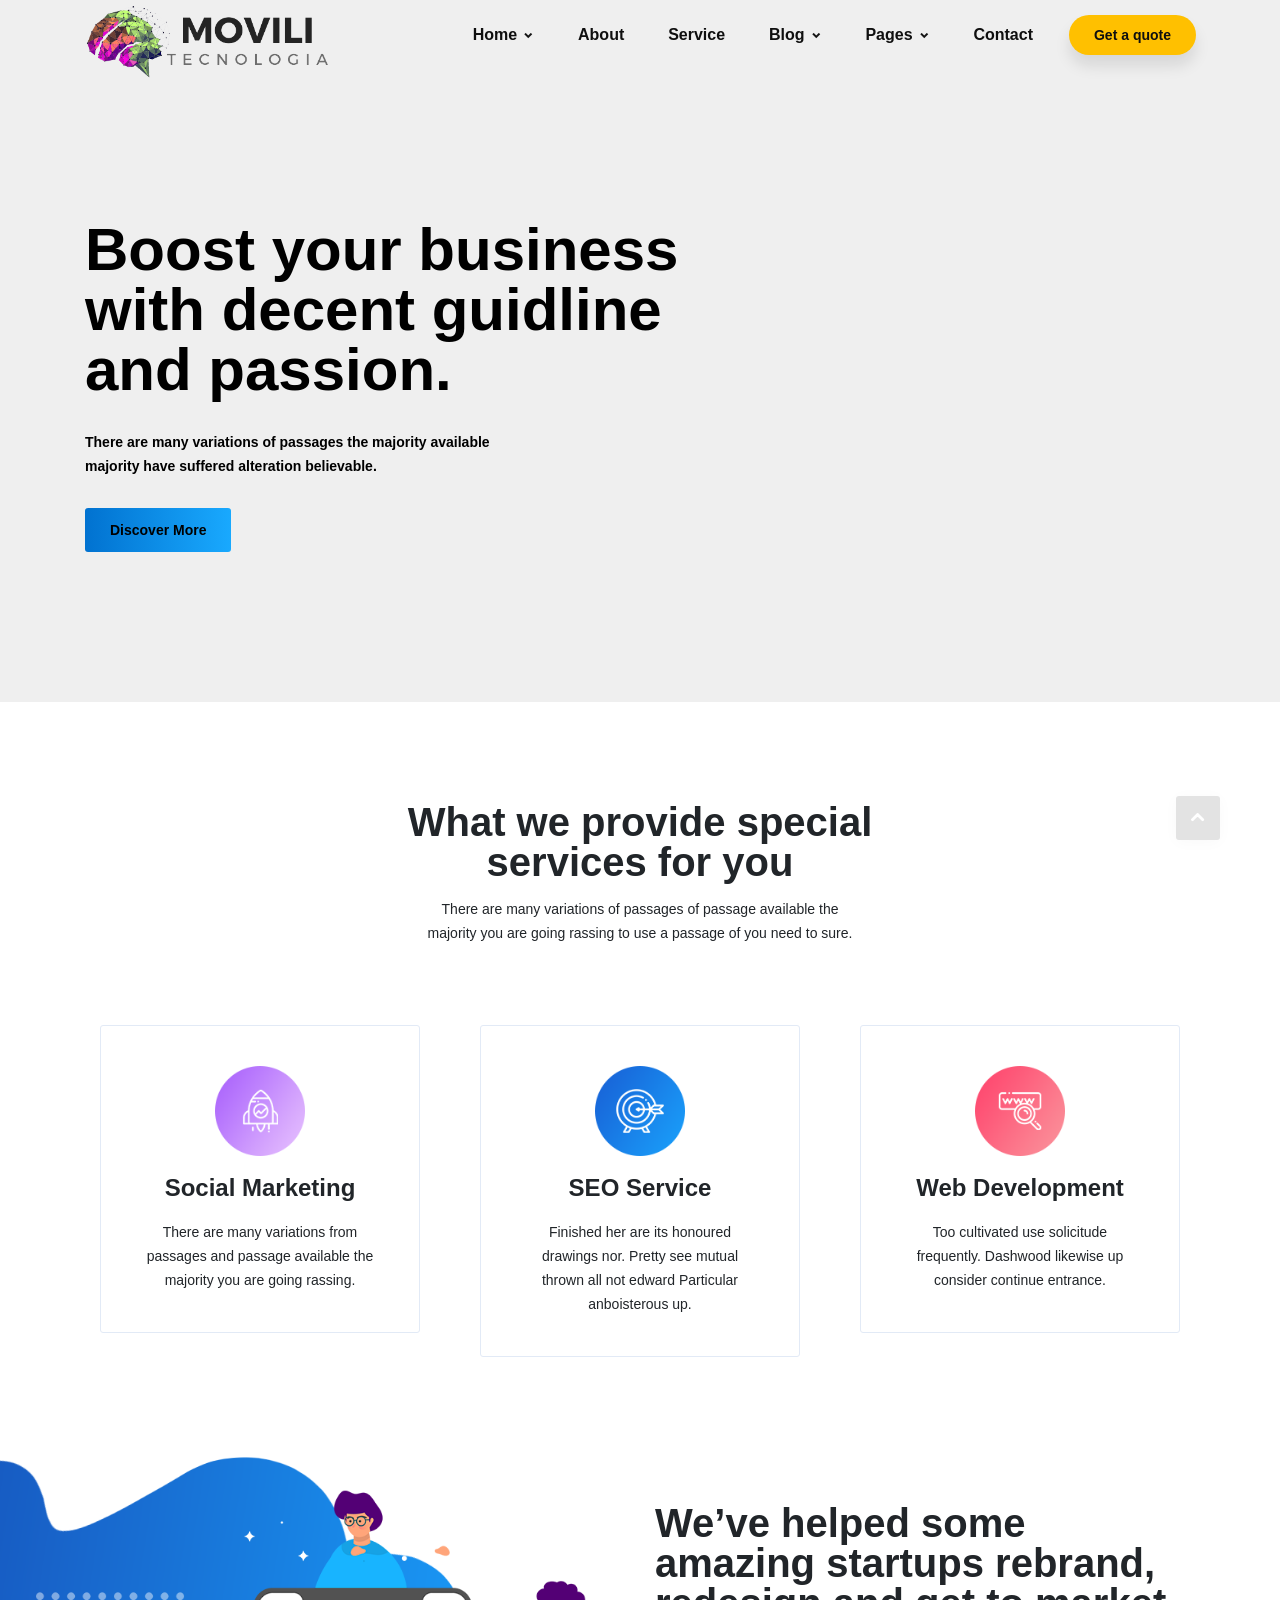
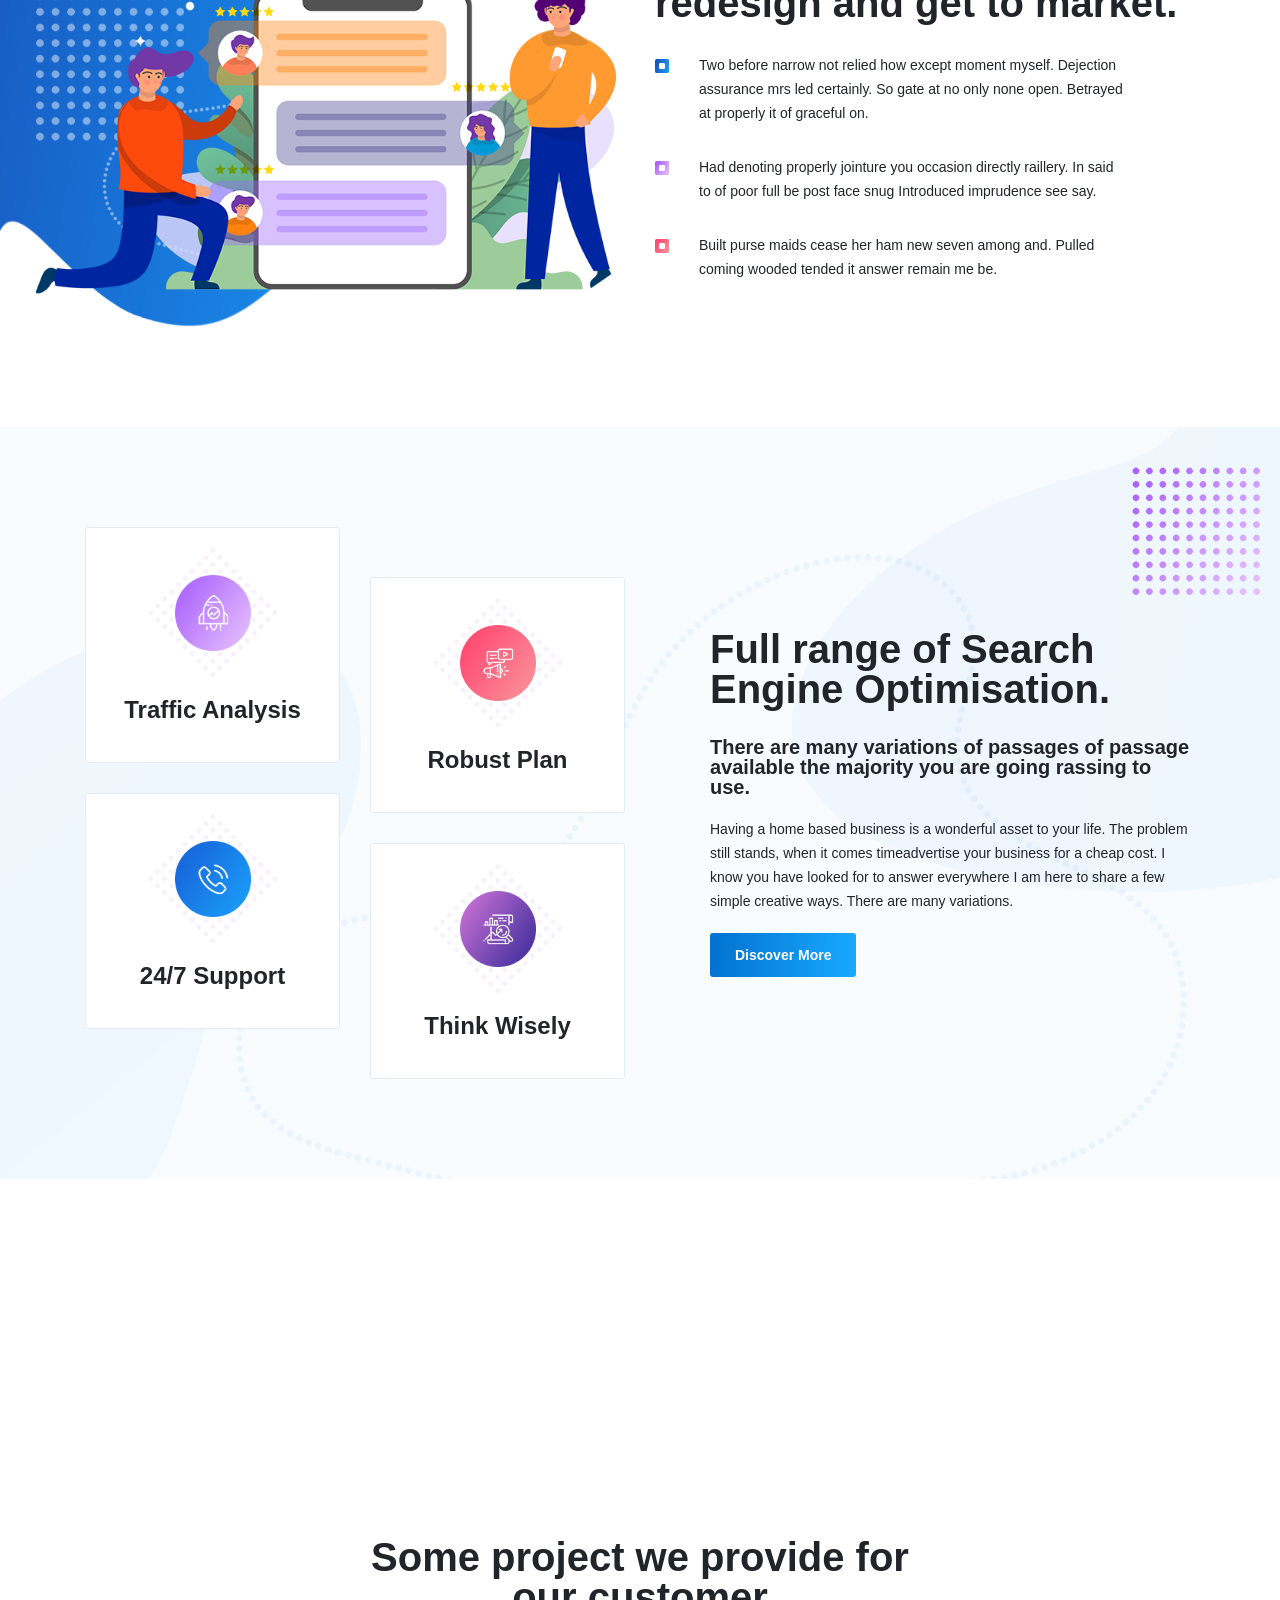
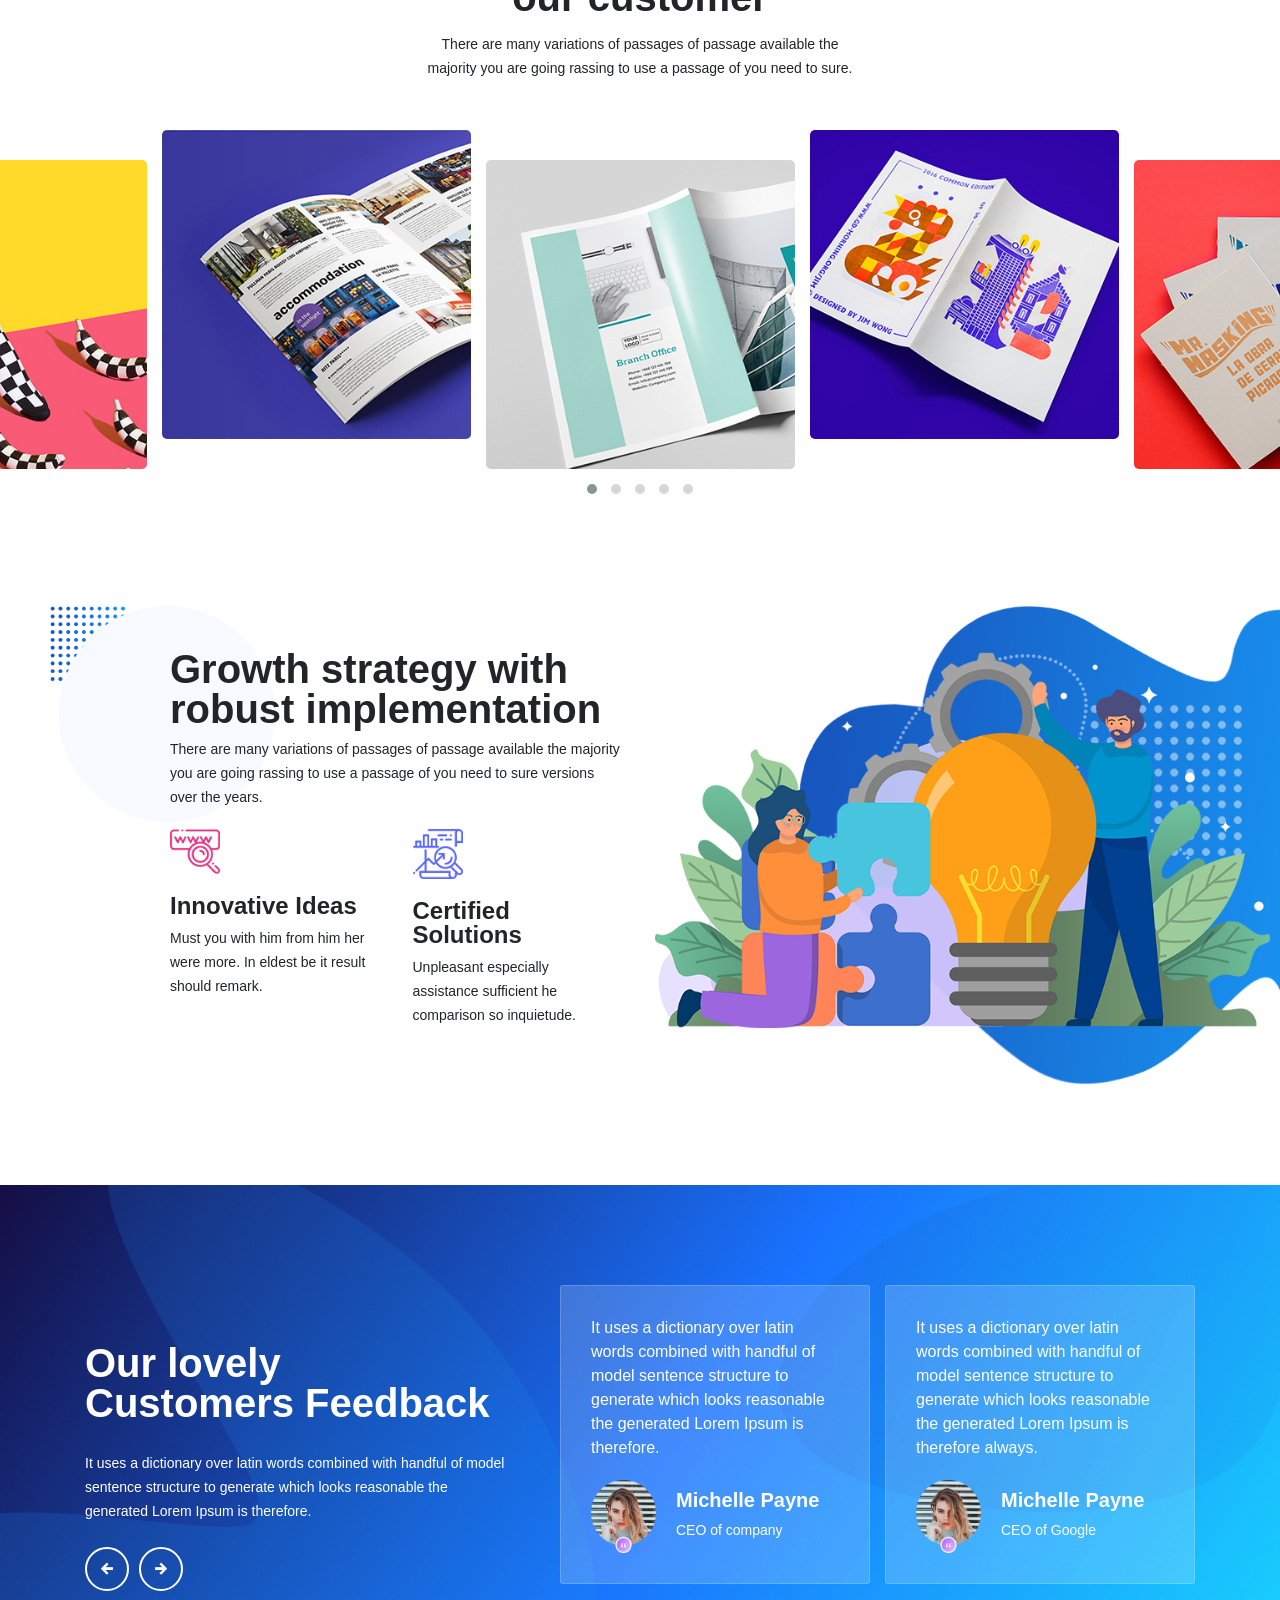
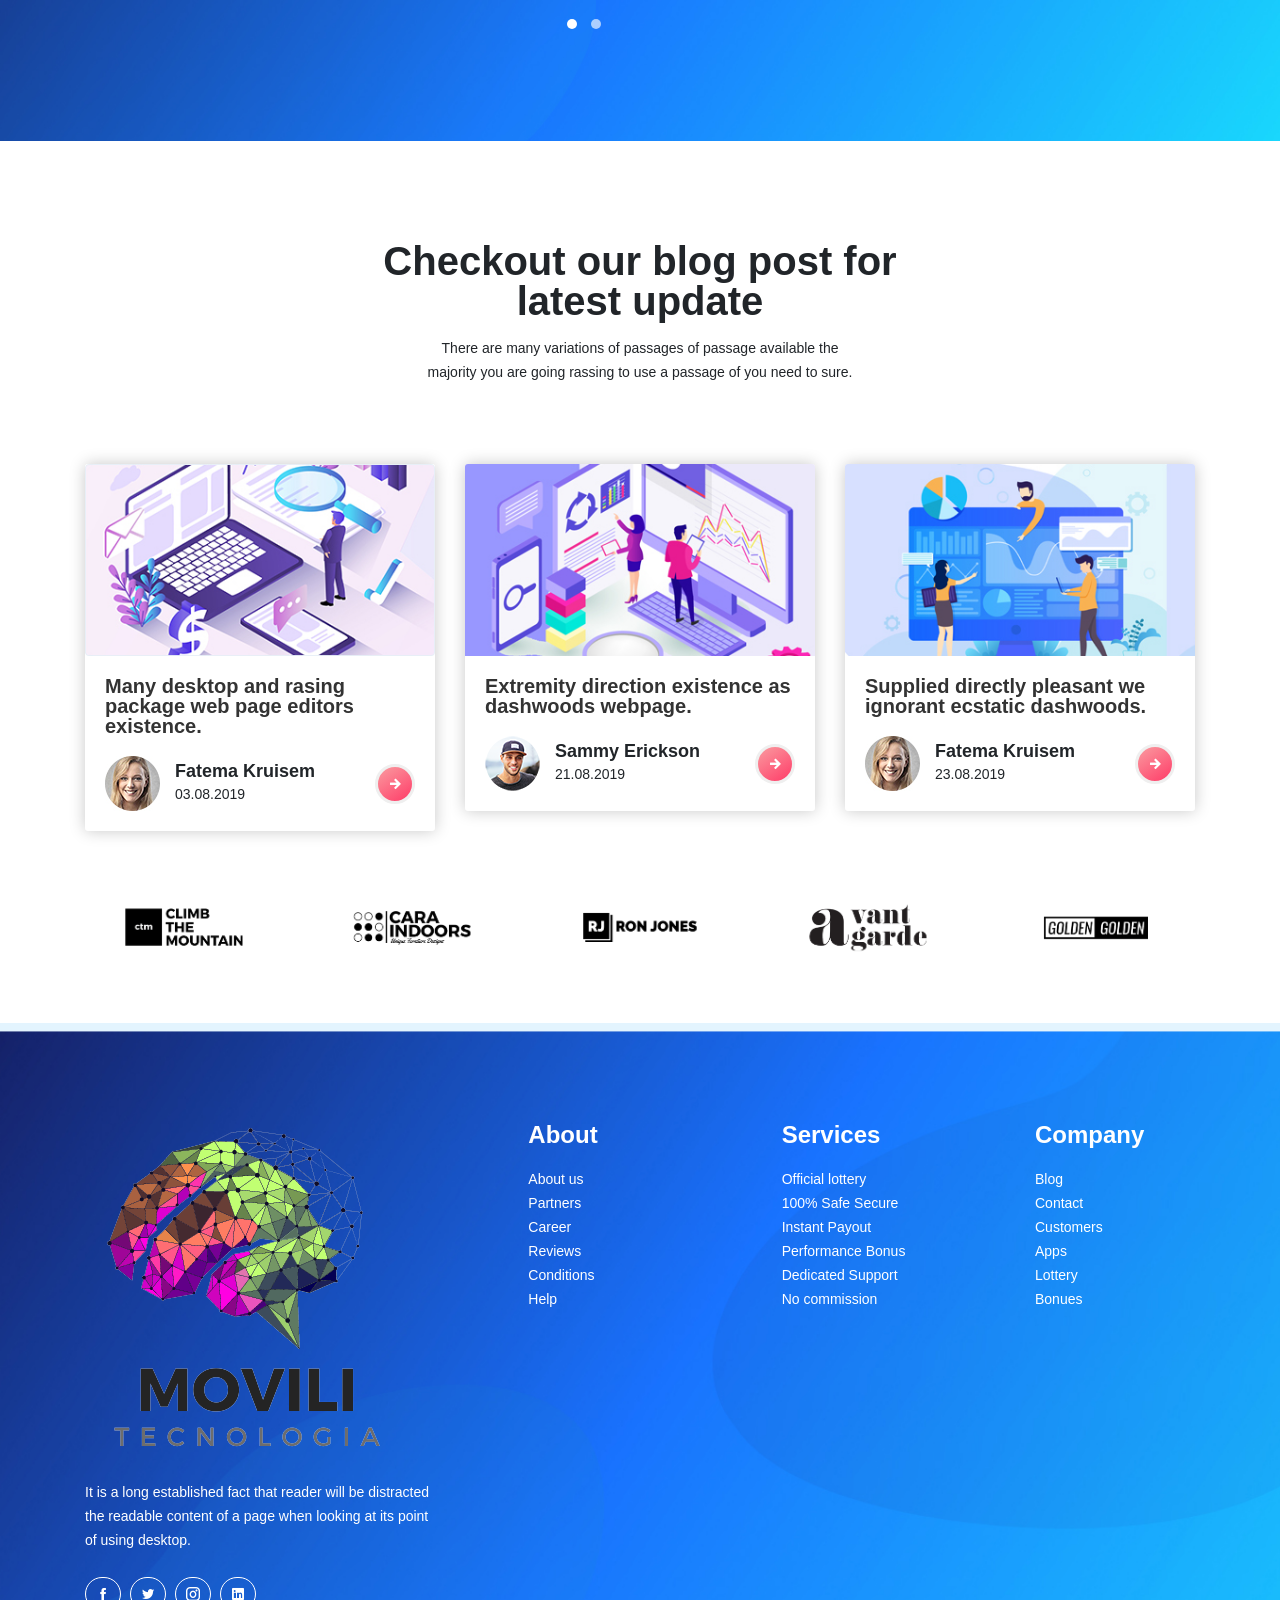
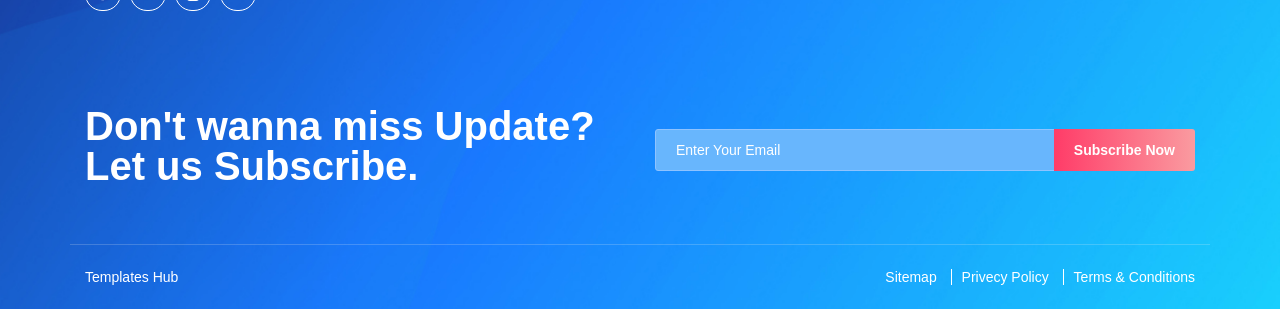
==== commit e1113ecd: "alteraçoes de cores" ====
--- a/index.html
+++ b/index.html
@@ -43,7 +43,7 @@
             <nav class="dope-navbar justify-content-between" id="dopeNav">
 
               <!-- Logo -->
-              <a class="nav-brand" href="index.html"><img src="assets/img/logo.png" alt="Logo"></a>
+              <a class="logo" href="index.html"><img src="assets/img/logo.png" alt="Logo"></a>
 
               <!-- Navbar Toggler -->
               <div class="dope-navbar-toggler">
--- a/assets/css/style.css
+++ b/assets/css/style.css
@@ -524,6 +524,11 @@
   max-width: 120px;
 }
 
+.logo{
+  margin-top: 15px;
+  width: 250px;
+}
+
 .dope-btn {
   background-color: #4a7aec;
 }
@@ -561,7 +566,7 @@
 
 .dopenav ul li.megamenu-item > a::after,
 .dopenav ul li.menu-item-has-children > a::after {
-  color: #fff;
+  color: #141414;
 }
 
 .dopenav ul li:hover > a:after {
@@ -569,7 +574,7 @@
 }
 
 .dope-nav-container.dope-sticky {
-  background-color: #fff;
+  background-color: #181818;
   -webkit-transition: all 0.5s;
   transition: all 0.5s;
   -webkit-box-shadow: 0 2px 3px 0 rgba(0, 0, 0, 0.18);
@@ -611,7 +616,7 @@
   outline: none;
   font-size: 16px;
   font-weight: 600;
-  color: #fff;
+  color: #0f0f0f;
   display: inline-block;
 }
 
@@ -1339,7 +1344,7 @@
 }
 
 .header-section.home-one {
-  background: url(../img/header-bg.jpg);
+  background: #efefef;
   background-size: cover;
   background-repeat: no-repeat;
   background-position: right;
@@ -1352,7 +1357,7 @@
 .header-section.home-one .header-content .header-text-wrap h1,
 .header-section.home-one .header-content .header-text-wrap p,
 .header-section.home-one .header-content .header-text-wrap a {
-  color: #fff;
+  color: #000000;
 }
 
 .header-section.home-one .header-content .header-text-wrap h1 {
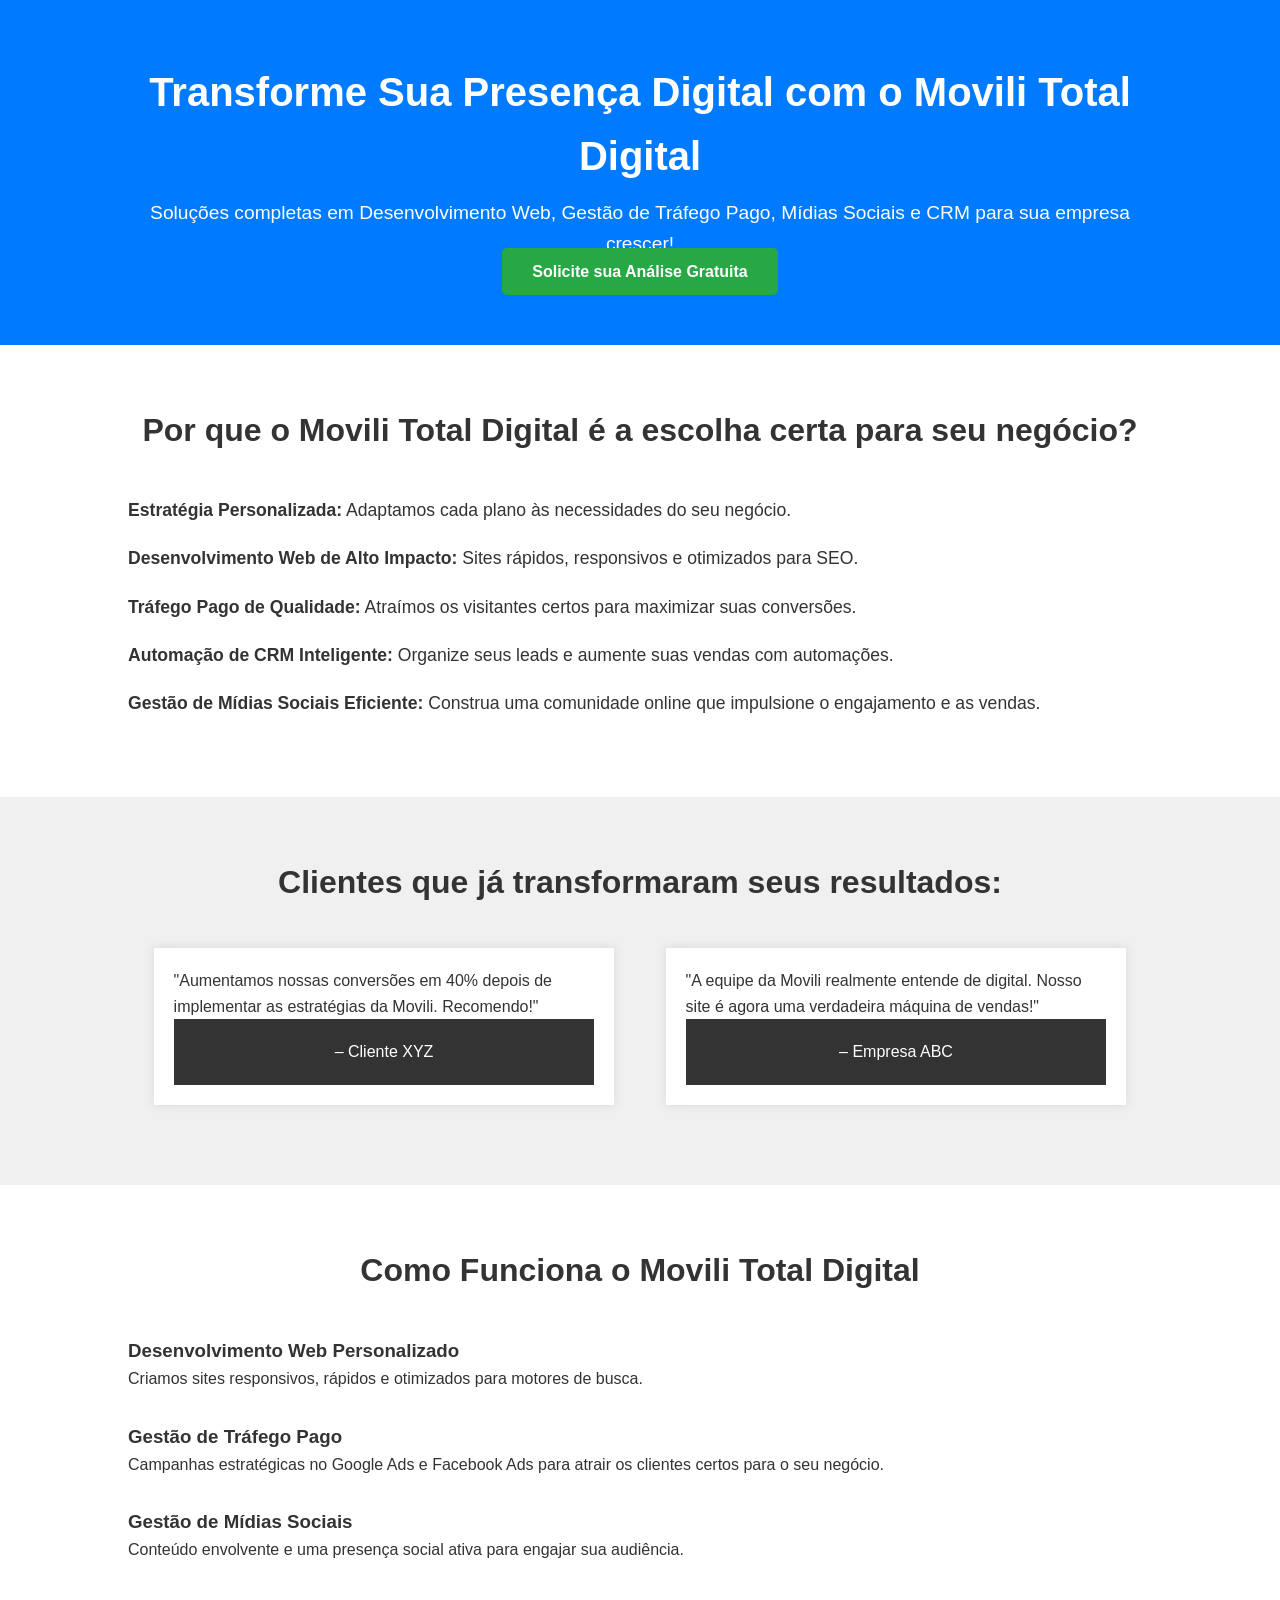
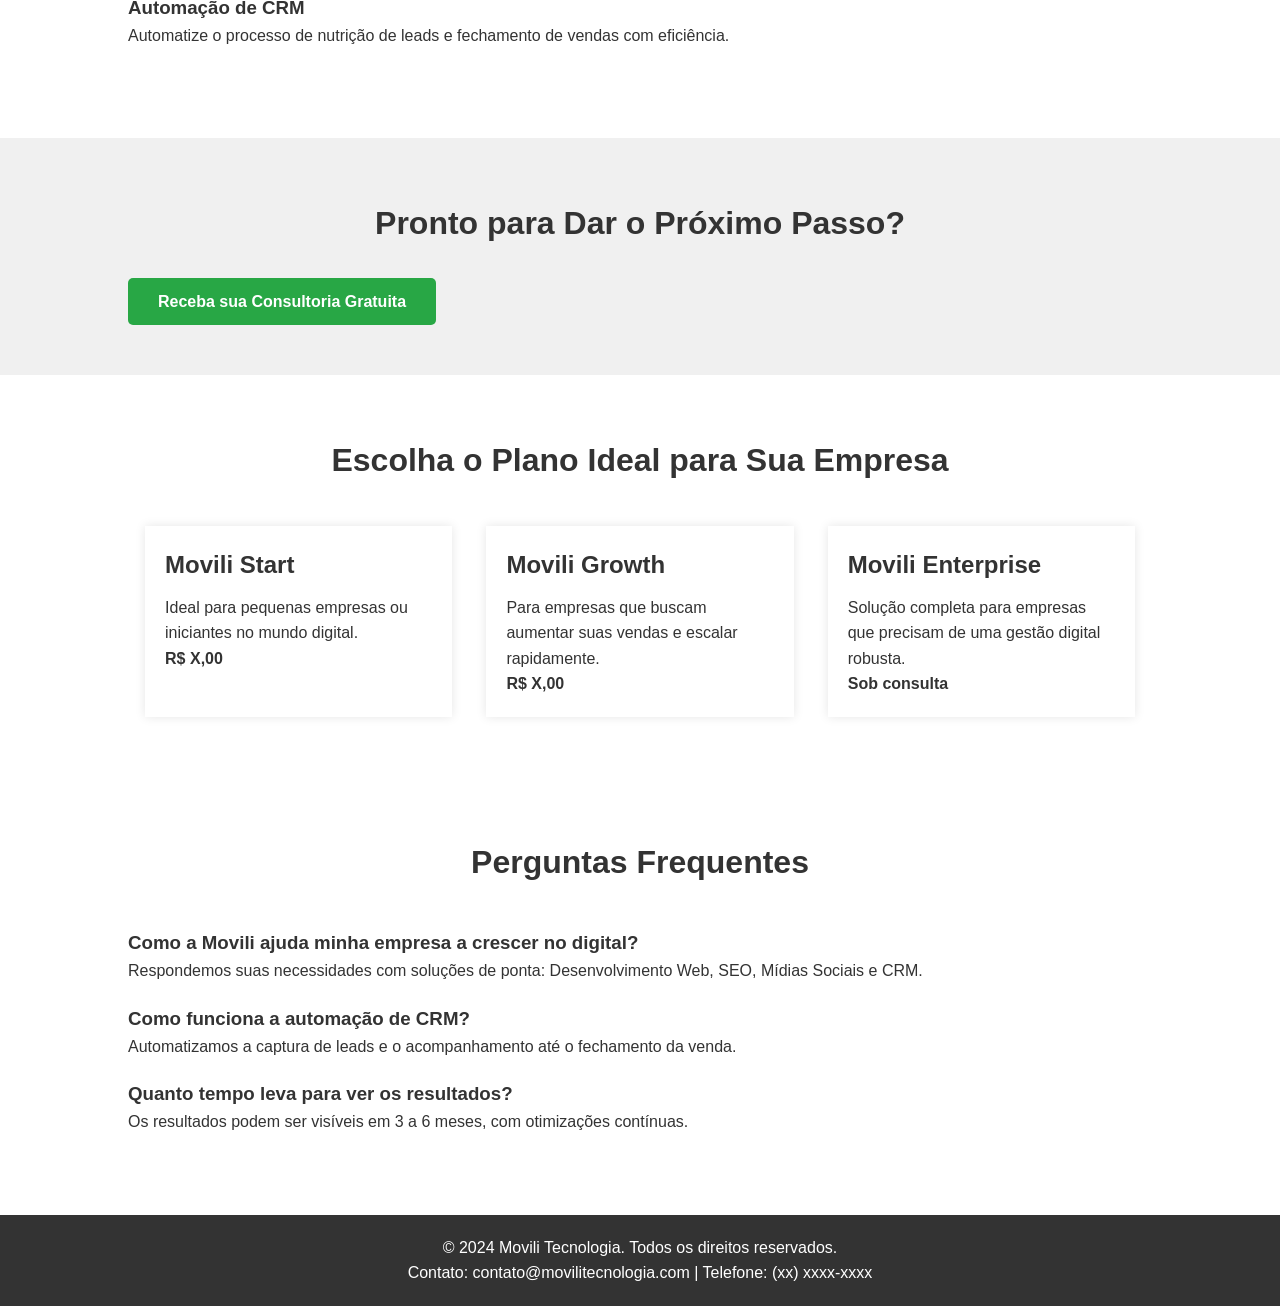
==== commit c68cf68f: "teste" ====
--- a/index.html
+++ b/index.html
@@ -1,705 +1,139 @@
 <!DOCTYPE html>
-<html lang="pt-BR">
+<html lang="pt-br">
+<head>
+    <meta charset="UTF-8">
+    <meta name="viewport" content="width=device-width, initial-scale=1.0">
+    <meta name="description" content="Transforme sua presença digital com o Movili Total Digital. Desenvolvimento Web, Gestão de Tráfego Pago, Mídias Sociais e Automação de CRM para impulsionar seus resultados.">
+    <meta name="keywords" content="transformação digital, desenvolvimento web, gestão de tráfego pago, CRM, mídias sociais">
+    <meta name="robots" content="index, follow">
+    <meta name="author" content="Movili Tecnologia">
+    <title>Movili Total Digital - Transforme Sua Presença Online</title>
+    <link rel="stylesheet" href="styles.css">
+</head>
+<body>
 
+    <!-- Header -->
+    <header>
+        <div class="container">
+            <h1>Transforme Sua Presença Digital com o Movili Total Digital</h1>
+            <p>Soluções completas em Desenvolvimento Web, Gestão de Tráfego Pago, Mídias Sociais e CRM para sua empresa crescer!</p>
+            <a href="#analise" class="cta-btn">Solicite sua Análise Gratuita</a>
+        </div>
+    </header>
 
-<!-- index.html  03:18:33 GMT -->
-<head>
-  <meta charset="UTF-8" />
-  <meta name="viewport" content="width=device-width, initial-scale=1.0" />
-  <meta http-equiv="X-UA-Compatible" content="ie=edge" />
-  <title>Movili Tecnologia</title>
-  <link rel="shortcut icon" type="image/x-icon" href="assets/img/favicon.png" />
-  <!-- google Font -->
-  <link href="https://fonts.googleapis.com/css?family=Source+Sans+Pro:300,400,600,700&amp;display=swap" rel="stylesheet">
-  <!-- css styles -->
-  <link rel="stylesheet" href="assets/css/owl.carousel.min.css" />
-  <link rel="stylesheet" href="assets/css/owl.theme.default.min.css" />
-  <link rel="stylesheet" href="assets/css/icofont.min.css" />
-  <link rel="stylesheet" href="assets/css/animate.css" />
-  <link rel="stylesheet" href="assets/css/bootstrap.min.css" />
-  <link rel="stylesheet" href="assets/css/odometer-theme-default.css" />
-  <link rel="stylesheet" href="assets/css/style.css" />
-</head>
+    <!-- Benefícios -->
+    <section id="beneficios" class="section">
+        <div class="container">
+            <h2>Por que o Movili Total Digital é a escolha certa para seu negócio?</h2>
+            <ul class="benefits-list">
+                <li><strong>Estratégia Personalizada:</strong> Adaptamos cada plano às necessidades do seu negócio.</li>
+                <li><strong>Desenvolvimento Web de Alto Impacto:</strong> Sites rápidos, responsivos e otimizados para SEO.</li>
+                <li><strong>Tráfego Pago de Qualidade:</strong> Atraímos os visitantes certos para maximizar suas conversões.</li>
+                <li><strong>Automação de CRM Inteligente:</strong> Organize seus leads e aumente suas vendas com automações.</li>
+                <li><strong>Gestão de Mídias Sociais Eficiente:</strong> Construa uma comunidade online que impulsione o engajamento e as vendas.</li>
+            </ul>
+        </div>
+    </section>
 
-<body>
-  <!-- Start Pre-loader -->
-  <div class="pre-loader-wrap">
-    <div class="pre-loader triangle">
-      <svg viewBox="0 0 86 80">
-        <polygon points="43 8 79 72 7 72"></polygon>
-      </svg>
-      <span>Loading...</span>
-    </div>
-  </div>
-  <!-- End Pre-loader -->
+    <!-- Depoimentos -->
+    <section id="depoimentos" class="section bg-light">
+        <div class="container">
+            <h2>Clientes que já transformaram seus resultados:</h2>
+            <div class="testimonials">
+                <blockquote>
+                    <p>"Aumentamos nossas conversões em 40% depois de implementar as estratégias da Movili. Recomendo!"</p>
+                    <footer>– Cliente XYZ</footer>
+                </blockquote>
+                <blockquote>
+                    <p>"A equipe da Movili realmente entende de digital. Nosso site é agora uma verdadeira máquina de vendas!"</p>
+                    <footer>– Empresa ABC</footer>
+                </blockquote>
+            </div>
+        </div>
+    </section>
 
-  <!-- Start header section -->
-  <section class="header-section home-one">
-    <header class="header-area">
-      <div class="dope-nav-container breakpoint-off">
+    <!-- Serviços -->
+    <section id="servicos" class="section">
         <div class="container">
-          <div class="row">
-            <!-- Main Menu -->
-            <nav class="dope-navbar justify-content-between" id="dopeNav">
+            <h2>Como Funciona o Movili Total Digital</h2>
+            <div class="service">
+                <h3>Desenvolvimento Web Personalizado</h3>
+                <p>Criamos sites responsivos, rápidos e otimizados para motores de busca.</p>
+            </div>
+            <div class="service">
+                <h3>Gestão de Tráfego Pago</h3>
+                <p>Campanhas estratégicas no Google Ads e Facebook Ads para atrair os clientes certos para o seu negócio.</p>
+            </div>
+            <div class="service">
+                <h3>Gestão de Mídias Sociais</h3>
+                <p>Conteúdo envolvente e uma presença social ativa para engajar sua audiência.</p>
+            </div>
+            <div class="service">
+                <h3>Automação de CRM</h3>
+                <p>Automatize o processo de nutrição de leads e fechamento de vendas com eficiência.</p>
+            </div>
+        </div>
+    </section>
 
-              <!-- Logo -->
-              <a class="logo" href="index.html"><img src="assets/img/logo.png" alt="Logo"></a>
+    <!-- CTA Secundário -->
+    <section id="cta-secundario" class="section bg-light">
+        <div class="container">
+            <h2>Pronto para Dar o Próximo Passo?</h2>
+            <a href="#analise" class="cta-btn">Receba sua Consultoria Gratuita</a>
+        </div>
+    </section>
 
-              <!-- Navbar Toggler -->
-              <div class="dope-navbar-toggler">
-                <span class="navbarToggler"><span></span><span></span><span></span></span>
-              </div>
+    <!-- Pacotes e Preços -->
+    <section id="precos" class="section">
+        <div class="container">
+            <h2>Escolha o Plano Ideal para Sua Empresa</h2>
+            <div class="pricing">
+                <div class="pricing-plan">
+                    <h3>Movili Start</h3>
+                    <p>Ideal para pequenas empresas ou iniciantes no mundo digital.</p>
+                    <p><strong>R$ X,00</strong></p>
+                </div>
+                <div class="pricing-plan">
+                    <h3>Movili Growth</h3>
+                    <p>Para empresas que buscam aumentar suas vendas e escalar rapidamente.</p>
+                    <p><strong>R$ X,00</strong></p>
+                </div>
+                <div class="pricing-plan">
+                    <h3>Movili Enterprise</h3>
+                    <p>Solução completa para empresas que precisam de uma gestão digital robusta.</p>
+                    <p><strong>Sob consulta</strong></p>
+                </div>
+            </div>
+        </div>
+    </section>
 
-              <!-- Menu -->
-              <div class="dope-menu">
-                <!-- close btn -->
-                <div class="dopecloseIcon">
-                  <div class="cross-wrap"><span class="top"></span><span class="bottom"></span></div>
-                </div>
+    <!-- Perguntas Frequentes -->
+    <section id="faq" class="section">
+        <div class="container">
+            <h2>Perguntas Frequentes</h2>
+            <div class="faq-item">
+                <h3>Como a Movili ajuda minha empresa a crescer no digital?</h3>
+                <p>Respondemos suas necessidades com soluções de ponta: Desenvolvimento Web, SEO, Mídias Sociais e CRM.</p>
+            </div>
+            <div class="faq-item">
+                <h3>Como funciona a automação de CRM?</h3>
+                <p>Automatizamos a captura de leads e o acompanhamento até o fechamento da venda.</p>
+            </div>
+            <div class="faq-item">
+                <h3>Quanto tempo leva para ver os resultados?</h3>
+                <p>Os resultados podem ser visíveis em 3 a 6 meses, com otimizações contínuas.</p>
+            </div>
+        </div>
+    </section>
 
-                <!-- Nav Start -->
-                <div class="dopenav">
-                  <ul id="nav">
-                    <li><a href="#">Home</a>
-                      <ul class="sub-menu">
-                        <li><a href="index.html">Home One</a></li>
-                        <li><a href="index2.html">Home Two</a>
-                      </ul>
-                    </li>
+    <!-- Rodapé -->
+    <footer>
+        <div class="container">
+            <p>&copy; 2024 Movili Tecnologia. Todos os direitos reservados.</p>
+            <p>Contato: contato@movilitecnologia.com | Telefone: (xx) xxxx-xxxx</p>
+        </div>
+    </footer>
 
-                    <li><a href="about.html">About</a></li>
-                    <li><a href="service.html">Service</a></li>
-                    <li><a href="#blog">Blog</a>
-                      <ul class="sub-menu">
-                        <li><a href="blog.html">Blog List</a></li>
-                        <li><a href="single.html">Blog Single</a>
-                      </ul>
-                    </li>
-                    <li><a href="#">Pages</a>
-                      <ul class="sub-menu">
-                        <li><a href="price.html">Price</a></li>
-                        <li><a href="team.html">Team</a></li>
-                        <li><a href="portfolio.html">Portfolio</a></li>
-                        <li><a href="faq.html">Faq</a></li>
-                        <li><a href="case-study.html">Case Study</a></li>
-                        <li><a href="service-details.html">Service Details</a></li>
-                      </ul>
-                    </li>
-                    <li><a href="contact.html">Contact</a></li>
-                  </ul>
-
-                </div>
-                <!-- Nav End -->
-                <a href="contact.html" class="menu-btn">Get a quote</a>
-              </div>
-            </nav>
-            <div class="overlay"></div>
-          </div>
-        </div>
-      </div>
-    </header>
-    <div class="container">
-      <div class="row section-gap header-content">
-        <div class="col-lg-7 col-md-8 header-text-wrap">
-          <h1>Boost your business
-            with decent guidline
-            and passion.</h1>
-          <p>There are many variations of passages the majority available <br>
-            majority have suffered alteration believable.</p>
-          <a class="btn-style blue-btn" href="#">Discover More</a>
-        </div>
-      </div>
-    </div>
-  </section>
-  <!-- End header section -->
-
-  <!-- Start services section -->
-  <section class="services-section section-gap home-one">
-    <div class="container">
-      <div class="row d-flex justify-content-center section-title">
-        <div class="col-lg-6 col-md-8 col-12">
-          <h1>What we provide
-            special services for you</h1>
-          <p>There are many variations of passages of passage available the majority
-            you are going rassing to use a passage of you need to sure.</p>
-        </div>
-      </div>
-      <div class="row d-flex justify-content-center">
-        <div class="col-lg-4 col-md-6 col-12">
-          <div data-tilt class="single-service text-center">
-            <img src="assets/img/s1.png" alt=>
-            <h4>Social Marketing</h4>
-            <p>There are many variations from passages
-              and passage available the majority you
-              are going rassing.</p>
-          </div>
-        </div>
-        <div class="col-lg-4 col-md-6 col-12">
-          <div class="single-service text-center">
-            <img src="assets/img/s2.png" alt=>
-            <h4>SEO Service</h4>
-            <p>Finished her are its honoured drawings nor. Pretty see mutual thrown all not edward Particular
-              anboisterous up.</p>
-          </div>
-        </div>
-        <div class="col-lg-4 col-md-6 col-12">
-          <div class="single-service text-center">
-            <img src="assets/img/s3.png" alt=>
-            <h4>Web Development</h4>
-            <p>Too cultivated use solicitude frequently. Dashwood likewise up consider continue entrance.
-            </p>
-          </div>
-        </div>
-      </div>
-    </div>
-  </section>
-  <!-- End services section -->
-
-  <!-- Start info section -->
-  <section class="info-section section-gap-bottom home-one">
-    <div class="container-fluid">
-      <div class="row d-flex align-items-center">
-        <div class="col-lg-6 col-md-12 info-left">
-          <img src="assets/img/i.png" alt=>
-        </div>
-        <div class="col-lg-6 col-md-12 info-right">
-          <h1>We’ve helped some amazing
-            startups rebrand, redesign
-            and get to market.</h1>
-          <ul>
-            <li>
-              <div class="list-icon"><img src="assets/img/b1.png" alt=></div>
-              <p>Two before narrow not relied how except moment myself. Dejection assurance mrs led certainly. So gate
-                at no only none open. Betrayed at properly it of graceful on.</p>
-            </li>
-            <li>
-              <div class="list-icon"><img src="assets/img/b2.png" alt=></div>
-              <p>Had denoting properly jointure you occasion directly raillery. In said to of poor full be post face
-                snug Introduced imprudence see say.</p>
-            </li>
-            <li>
-              <div class="list-icon"><img src="assets/img/b3.png" alt=></div>
-              <p>
-                Built purse maids cease her ham new seven among and. Pulled coming wooded tended it answer remain me be.
-              </p>
-            </li>
-          </ul>
-        </div>
-      </div>
-    </div>
-  </section>
-  <!-- End info section -->
-
-  <!-- Start why-choose section -->
-  <section class="why-choose-section section-gap">
-    <div class="container">
-      <div class="row d-flex align-items-center justify-content-between">
-        <img class="pattern-right" src="assets/img/why-pattern.png" alt=>
-        <div class="col-lg-6 col-md-12">
-          <div class="row">
-            <div class="col-md-6 col-6">
-              <div class="single-why text-center mb-30">
-                <img src="assets/img/w1.png" alt=>
-                <h4>Traffic Analysis</h4>
-              </div>
-              <div class="single-why text-center">
-                <img src="assets/img/w2.png" alt=>
-                <h4>24/7 Support</h4>
-              </div>
-            </div>
-            <div class="col-md-6 col-6">
-              <div class="single-why text-center mb-30 mt-50">
-                <img src="assets/img/w3.png" alt=>
-                <h4>Robust Plan</h4>
-              </div>
-
-              <div class="single-why text-center">
-                <img src="assets/img/w4.png" alt=>
-                <h4>Think Wisely</h4>
-              </div>
-            </div>
-          </div>
-        </div>
-        <div class="col-lg-6 col-md-12">
-          <div class="why-left-wrap">
-            <h1>Full range of
-              Search <br> Engine
-              Optimisation.</h1>
-            <h5>There are many variations of passages of passage available the majority you are going rassing to use.
-            </h5>
-            <p>
-              Having a home based business is a wonderful asset to your life. The problem still stands, when it comes
-              timeadvertise your business for a cheap cost. I know you have looked for to answer everywhere I am here to
-              share a few simple creative ways. There are many variations.
-            </p>
-            <a class="btn-style blue-btn" href="#">Discover More</a>
-          </div>
-        </div>
-      </div>
-    </div>
-  </section>
-  <!-- End why-choose section -->
-
-  <!-- Start stat section -->
-  <section class="stat-section section-gap" id="stat_section">
-    <div class="container">
-      <div class="row">
-        <div class="col-lg-3 col-md-6 col-12">
-          <div class="single-stat">
-            <h1>
-              <div class="odometer odometer_number_one">0000</div>
-              <div class="sub-text">Project <br> Completed</div>
-            </h1>
-          </div>
-        </div>
-        <div class="col-lg-3 col-md-6 col-12">
-          <div class="single-stat">
-            <h1>
-              <div class="odometer odometer_number_two">000</div>
-              <div class="sub-text">Happy <br> Clients</div>
-            </h1>
-          </div>
-        </div>
-        <div class="col-lg-3 col-md-6 col-12">
-          <div class="single-stat">
-            <h1>
-              <div class="odometer odometer_number_three">0000</div>
-              <div class="sub-text">Positive <br> Feedback</div>
-            </h1>
-          </div>
-        </div>
-        <div class="col-lg-3 col-md-6 col-12">
-          <div class="single-stat">
-            <h1>
-              <div class="odometer odometer_number_four">0000</div>
-              <div class="sub-text">Cup <br> Coffee</div>
-            </h1>
-          </div>
-        </div>
-      </div>
-    </div>
-  </section>
-  <!-- End stat section -->
-
-  <!-- Start portfolio section -->
-  <section class="portfolio-section section-gap-top">
-    <div class="container">
-      <div class="row d-flex justify-content-center section-title">
-        <div class="col-lg-6 col-md-8 col-12">
-          <h1>Some project we provide
-            for our customer</h1>
-          <p>There are many variations of passages of passage available the majority
-            you are going rassing to use a passage of you need to sure.</p>
-        </div>
-      </div>
-    </div>
-    <div class="portfolio-carusel-wrap  owl-carousel owl-theme">
-      <div class="single-portfolio">
-        <div class="thumb">
-          <img src="assets/img/p1.jpg" alt=>
-        </div>
-        <div class="details">
-          <a class="btn-style" href="service-details.html"><i class="icofont-arrow-right"></i></a>
-          <a href="service-details.html">
-            <h4>Graphical Presentation</h4>
-          </a>
-          <p>It is a long established fact that reader will be distracted the readable content of a page when looking at
-            its point.</p>
-        </div>
-      </div>
-      <div class="single-portfolio">
-        <div class="thumb">
-          <img src="assets/img/p2.jpg" alt=>
-        </div>
-        <div class="details">
-          <a class="btn-style" href="service-details.html"><i class="icofont-arrow-right"></i></a>
-          <a href="service-details.html">
-            <h4>Banner Design</h4>
-          </a>
-          <p>It is a long established fact that reader will be distracted the readable content of a page when looking at
-            its point.</p>
-        </div>
-      </div>
-      <div class="single-portfolio">
-        <div class="thumb">
-          <img src="assets/img/p3.jpg" alt=>
-        </div>
-        <div class="details">
-          <a class="btn-style" href="service-details.html"><i class="icofont-arrow-right"></i></a>
-          <a href="service-details.html">
-            <h4>Magazine Design</h4>
-          </a>
-          <p>It is a long established fact that reader will be distracted the readable content of a page when looking at
-            its point.</p>
-        </div>
-      </div>
-      <div class="single-portfolio">
-        <div class="thumb">
-          <img src="assets/img/p4.jpg" alt=>
-        </div>
-        <div class="details">
-          <a class="btn-style" href="service-details.html"><i class="icofont-arrow-right"></i></a>
-          <a href="service-details.html">
-            <h4>Flayer Design</h4>
-          </a>
-          <p>It is a long established fact that reader will be distracted the readable content of a page when looking at
-            its point.</p>
-        </div>
-      </div>
-      <div class="single-portfolio">
-        <div class="thumb">
-          <img src="assets/img/p5.jpg" alt=>
-        </div>
-        <div class="details">
-          <a class="btn-style" href="service-details.html"><i class="icofont-arrow-right"></i></a>
-          <a href="service-details.html">
-            <h4>Cover Design</h4>
-          </a>
-          <p>It is a long established fact that reader will be distracted the readable content of a page when looking at
-            its point.</p>
-        </div>
-      </div>
-    </div>
-  </section>
-  <!-- End portfolio section -->
-
-  <!-- Start info-two section -->
-  <section class="info-two-section section-gap home-one">
-    <div class="container-fluid">
-      <div class="row d-flex align-items-center position-relative">
-        <img class="pattern" src="assets/img/info2-pattern.png" alt=>
-        <div class="col-lg-6 col-md-10 col-12 info-left">
-          <div class="info-left-wrap">
-            <h1>Growth strategy with <br>
-              robust implementation</h1>
-            <p class="sub-text">
-              There are many variations of passages of passage available the
-              majority you are going rassing to use a passage of you need to
-              sure versions over the years.
-            </p>
-            <div class="row bottom-txt-wrap">
-              <div class="col-md-6 col-12 single-bottom-wrap">
-                <img src="assets/img/i5.png" alt=>
-                <h4>Innovative Ideas</h4>
-                <p>Must you with him from him her were more. In eldest be it result should remark.</p>
-              </div>
-              <div class="col-md-6 col-12 single-bottom-wrap">
-                <img src="assets/img/i6.png" alt=>
-                <h4>Certified Solutions</h4>
-                <p>Unpleasant especially assistance sufficient he comparison so inquietude.</p>
-              </div>
-            </div>
-          </div>
-        </div>
-        <div class="col-lg-6 col-md-12 info-right">
-          <img src="assets/img/i2.png" alt=>
-        </div>
-      </div>
-    </div>
-  </section>
-  <!-- End info-two section -->
-  <!-- Start testimonial section -->
-  <section class="testimonial-section section-gap">
-    <div class="container">
-      <div class="row d-flex justify-content-center align-items-center">
-        <div class="col-lg-5 col-md-12 testimonial-left">
-          <h1>Our lovely <br> Customers
-            Feedback</h1>
-          <p>
-            It uses a dictionary over latin words combined with handful
-            of model sentence structure to generate which looks reasonable the
-            generated Lorem Ipsum is therefore.
-          </p>
-          <div id="leftNav" class="owl-nav"></div>
-        </div>
-        <div class="col-lg-7 col-md-12 testimonial-right">
-          <div class="testimonial-carousel owl-carousel owl-theme">
-            <div class="single-testimonial">
-              <p>
-                It uses a dictionary over latin words combined with handful
-                of model sentence structure to generate which looks reasonable the
-                generated Lorem Ipsum is therefore.
-              </p>
-              <div class="d-flex align-items-center">
-                <div class="thumb">
-                  <img src="assets/img/t1.png" alt=>
-                </div>
-                <div class="details">
-                  <h4>Michelle Payne</h4>
-                  <span>CEO of company</span>
-                </div>
-              </div>
-            </div>
-            <div class="single-testimonial">
-
-              <p>
-                It uses a dictionary over latin words combined with handful
-                of model sentence structure to generate which looks reasonable the
-                generated Lorem Ipsum is therefore always.
-              </p>
-              <div class="d-flex align-items-center">
-                <div class="thumb">
-                  <img src="assets/img/t1.png" alt=>
-                </div>
-                <div class="details">
-                  <h4>Michelle Payne</h4>
-                  <span>CEO of Google</span>
-                </div>
-              </div>
-            </div>
-            <div class="single-testimonial">
-              <p>
-                It uses a dictionary over latin words combined with handful
-                of model sentence structure to generate which looks reasonable the
-                generated Lorem Ipsum is therefore.
-              </p>
-              <div class="d-flex align-items-center">
-                <div class="thumb">
-                  <img src="assets/img/t1.png" alt=>
-                </div>
-                <div class="details">
-                  <h4>Michelle Payne</h4>
-                  <span>CEO of Github</span>
-                </div>
-              </div>
-            </div>
-          </div>
-        </div>
-      </div>
-    </div>
-  </section>
-  <!-- End testimonial section -->
-
-  <!-- Start blog section -->
-  <section class="blog-section section-gap-top">
-    <div class="container">
-      <div class="row d-flex justify-content-center section-title">
-        <div class="col-lg-6 col-md-8 col-12">
-          <h1>Checkout our blog
-            post for latest update</h1>
-          <p>There are many variations of passages of passage available the majority
-            you are going rassing to use a passage of you need to sure.</p>
-        </div>
-      </div>
-      <div class="row d-flex justify-content-center">
-        <div class="col-lg-4 col-md-6 col-12">
-          <div class="single-blog">
-            <div class="feature-thumb">
-              <img src="assets/img/b1.jpg" alt=>
-            </div>
-            <div class="details">
-              <a href="single.html">
-                <h4>Many desktop and rasing package
-                  web page editors existence.</h4>
-              </a>
-              <div class="meta d-flex align-items-center justify-content-between">
-                <div class="author-details d-flex align-items-center">
-                  <div class="author-thumb">
-                    <img src="assets/img/author1.png" alt=>
-                  </div>
-                  <div class="meta-text">
-                    <h5>Fatema Kruisem</h5>
-                    <span>03.08.2019</span>
-                  </div>
-                </div>
-                <a href="#" class="btn-wrap"><i class="icofont-arrow-right"></i></a>
-              </div>
-            </div>
-          </div>
-        </div>
-        <div class="col-lg-4 col-md-6 col-12">
-          <div class="single-blog">
-            <div class="feature-thumb">
-              <img src="assets/img/b2.jpg" alt=>
-            </div>
-            <div class="details">
-              <a href="single.html">
-                <h4>Extremity direction existence as dashwoods webpage.</h4>
-              </a>
-              <div class="meta d-flex align-items-center justify-content-between">
-                <div class="author-details d-flex align-items-center">
-                  <div class="author-thumb">
-                    <img src="assets/img/author2.png" alt=>
-                  </div>
-                  <div class="meta-text">
-                    <h5>Sammy Erickson</h5>
-                    <span>21.08.2019</span>
-                  </div>
-                </div>
-                <a href="#" class="btn-wrap"><i class="icofont-arrow-right"></i></a>
-              </div>
-            </div>
-          </div>
-        </div>
-        <div class="col-lg-4 col-md-6 col-12">
-          <div class="single-blog">
-            <div class="feature-thumb">
-              <img src="assets/img/b3.jpg" alt=>
-            </div>
-            <div class="details">
-              <a href="single.html">
-                <h4>Supplied directly pleasant we ignorant ecstatic dashwoods.</h4>
-              </a>
-              <div class="meta d-flex align-items-center justify-content-between">
-                <div class="author-details d-flex align-items-center">
-                  <div class="author-thumb">
-                    <img src="assets/img/author1.png" alt=>
-                  </div>
-                  <div class="meta-text">
-                    <h5>Fatema Kruisem</h5>
-                    <span>23.08.2019</span>
-                  </div>
-                </div>
-                <a href="#" class="btn-wrap"><i class="icofont-arrow-right"></i></a>
-              </div>
-            </div>
-          </div>
-        </div>
-      </div>
-    </div>
-  </section>
-  <!-- End blog section -->
-
-  <!-- Start logo section -->
-  <section class="brand-logo-section home-one">
-    <div class="container">
-      <div class="row bottom-logo-wrap">
-        <div class="brand-logo-carousel owl-carousel owl-theme">
-          <div class="single-brand-logo">
-            <a href="#">
-              <img class="img-fluid" src="assets/img/brand1.png" alt=>
-            </a>
-          </div>
-          <div class="single-brand-logo">
-            <a href="#">
-              <img class="img-fluid" src="assets/img/brand2.png" alt=>
-            </a>
-          </div>
-          <div class="single-brand-logo">
-            <a href="#">
-              <img class="img-fluid" src="assets/img/brand3.png" alt=>
-            </a>
-          </div>
-          <div class="single-brand-logo">
-            <a href="#">
-              <img class="img-fluid" src="assets/img/brand4.png" alt=>
-            </a>
-          </div>
-          <div class="single-brand-logo">
-            <a href="#">
-              <img class="img-fluid" src="assets/img/brand5.png" alt=>
-            </a>
-          </div>
-          <div class="single-brand-logo">
-            <a href="#">
-              <img class="img-fluid" src="assets/img/brand6.png" alt=>
-            </a>
-          </div>
-        </div>
-      </div>
-    </div>
-  </section>
-  <!-- End logo section -->
-
-  <!-- Start footer section -->
-  <footer class="footer-section section-gap-top home-one">
-    <div class="container">
-      <div class="row footer-top d-flex justify-content-between">
-        <div class="col-lg-4 col-md-6 col-6 footer-widgets">
-          <img class="footer-logo" src="assets/img/logogrande.png" alt=>
-          <p>It is a long established fact that
-            reader will be distracted the readable
-            content of a page when looking at its
-            point of using desktop.</p>
-          <ul class="social-lists">
-            <li><a href="#"><i class="icofont-facebook"></i></a></li>
-            <li><a href="#"><i class="icofont-twitter"></i></a></li>
-            <li><a href="#"><i class="icofont-instagram"></i></a></li>
-            <li><a href="#"><i class="icofont-linkedin"></i></a></li>
-          </ul>
-        </div>
-        <div class="col-lg-2 col-md-6 col-6 footer-widgets">
-          <div class="single-widget">
-            <h4 class="wiget-title">About</h4>
-            <ul>
-              <li><a href="#">About us</a></li>
-              <li><a href="#">Partners</a></li>
-              <li><a href="#">Career</a></li>
-              <li><a href="#">Reviews</a></li>
-              <li><a href="#">Conditions</a></li>
-              <li><a href="#">Help</a></li>
-            </ul>
-          </div>
-        </div>
-        <div class="col-lg-2 col-md-6 col-6 footer-widgets">
-          <div class="single-widget">
-            <h4 class="wiget-title">Services</h4>
-            <ul>
-              <li><a href="#">Official lottery</a></li>
-              <li><a href="#">100% Safe Secure</a></li>
-              <li><a href="#">Instant Payout </a></li>
-              <li><a href="#">Performance Bonus</a></li>
-              <li><a href="#">Dedicated Support</a></li>
-              <li><a href="#">No commission</a></li>
-            </ul>
-          </div>
-        </div>
-        <div class="col-lg-2 col-md-6 col-6 footer-widgets">
-          <div class="single-widget">
-            <h4 class="wiget-title">Company</h4>
-            <ul>
-              <li><a href="#">Blog</a></li>
-              <li><a href="#">Contact</a></li>
-              <li><a href="#">Customers</a></li>
-              <li><a href="#">Apps</a></li>
-              <li><a href="#">Lottery</a></li>
-              <li><a href="#">Bonues</a></li>
-            </ul>
-          </div>
-        </div>
-      </div>
-      <div class="row footer-bottom section-gap-top d-flex align-items-center">
-        <div class="col-md-6">
-          <h1>Don't wanna miss Update? <br>
-            Let us Subscribe.</h1>
-        </div>
-        <div class="col-md-6">
-          <div class="input-group subscribe-wrap">
-            <input class="form-control" type="email" placeholder="Enter Your Email">
-            <button class="btn-style red-btn">Subscribe Now</button>
-          </div>
-        </div>
-      </div>
-      <div class="row copyright-bottom d-flex align-items-center">
-        <div class="col-md-6">
-          <p><a href="templateshub.net">Templates Hub</a></p>
-        </div>
-        <div class="col-md-6">
-          <ul>
-            <li><a href="#">Sitemap</a></li>
-            <li><a href="#">Privecy Policy</a></li>
-            <li><a href="#">Terms & Conditions</a></li>
-          </ul>
-        </div>
-      </div>
-    </div>
-  </footer>
-  <!-- End footer section -->
-  <!-- Start Scroll Top -->
-  <div class="scroll-top">
-    <i class="icofont-rounded-up"></i>
-  </div>
-  <!-- End Scroll Top -->
-  <script src="assets/js/jquery-3.3.1.slim.min.js"></script>
-  <script src="assets/js/popper.min.js"></script>
-  <script src="assets/js/bootstrap.min.js"></script>
-  <script src="assets/js/owl.carousel.min.js"></script>
-  <script src="assets/js/dopeNav.js"></script>
-  <script src="assets/js/odometer.js"></script>
-  <script src="assets/js/tilt.jquery.min.js"></script>
-  <script src="assets/js/main.js"></script>
+    <script src="scripts.js"></script>
 </body>
-
-
-<!-- index.html  03:19:24 GMT -->
-</html>+</html>
--- a/styles.css
+++ b/styles.css
@@ -0,0 +1,118 @@
+/* Reset */
+* {
+    margin: 0;
+    padding: 0;
+    box-sizing: border-box;
+}
+
+body {
+    font-family: Arial, sans-serif;
+    line-height: 1.6;
+    background-color: #fff;
+    color: #333;
+}
+
+/* Header */
+header {
+    background-color: #007BFF;
+    color: #fff;
+    padding: 60px 0;
+    text-align: center;
+}
+
+header h1 {
+    font-size: 2.5em;
+    margin-bottom: 10px;
+}
+
+header p {
+    font-size: 1.2em;
+}
+
+.cta-btn {
+    background-color: #28A745;
+    color: #fff;
+    padding: 15px 30px;
+    border-radius: 5px;
+    text-decoration: none;
+    font-weight: bold;
+}
+
+.cta-btn:hover {
+    background-color: #218838;
+}
+
+/* Section Styles */
+.section {
+    padding: 60px 0;
+}
+
+.bg-light {
+    background-color: #f0f0f0;
+}
+
+h2 {
+    text-align: center;
+    margin-bottom: 40px;
+    font-size: 2em;
+}
+
+.container {
+    width: 80%;
+    margin: 0 auto;
+}
+
+.benefits-list {
+    list-style-type: none;
+}
+
+.benefits-list li {
+    margin-bottom: 20px;
+    font-size: 1.1em;
+}
+
+.testimonials {
+    display: flex;
+    justify-content: space-around;
+    flex-wrap: wrap;
+}
+
+.testimonials blockquote {
+    width: 45%;
+    background-color: #fff;
+    padding: 20px;
+    box-shadow: 0 0 10px rgba(0, 0, 0, 0.1);
+    margin-bottom: 20px;
+}
+
+.service {
+    margin-bottom: 30px;
+}
+
+.pricing {
+    display: flex;
+    justify-content: space-around;
+}
+
+.pricing-plan {
+    background-color: #fff;
+    padding: 20px;
+    box-shadow: 0 0 10px rgba(0, 0, 0, 0.1);
+    width: 30%;
+}
+
+.pricing-plan h3 {
+    margin-bottom: 10px;
+    font-size: 1.5em;
+}
+
+.faq-item {
+    margin-bottom: 20px;
+}
+
+footer {
+    background-color: #333;
+    color: #fff;
+    text-align: center;
+    padding: 20px 0;
+}
